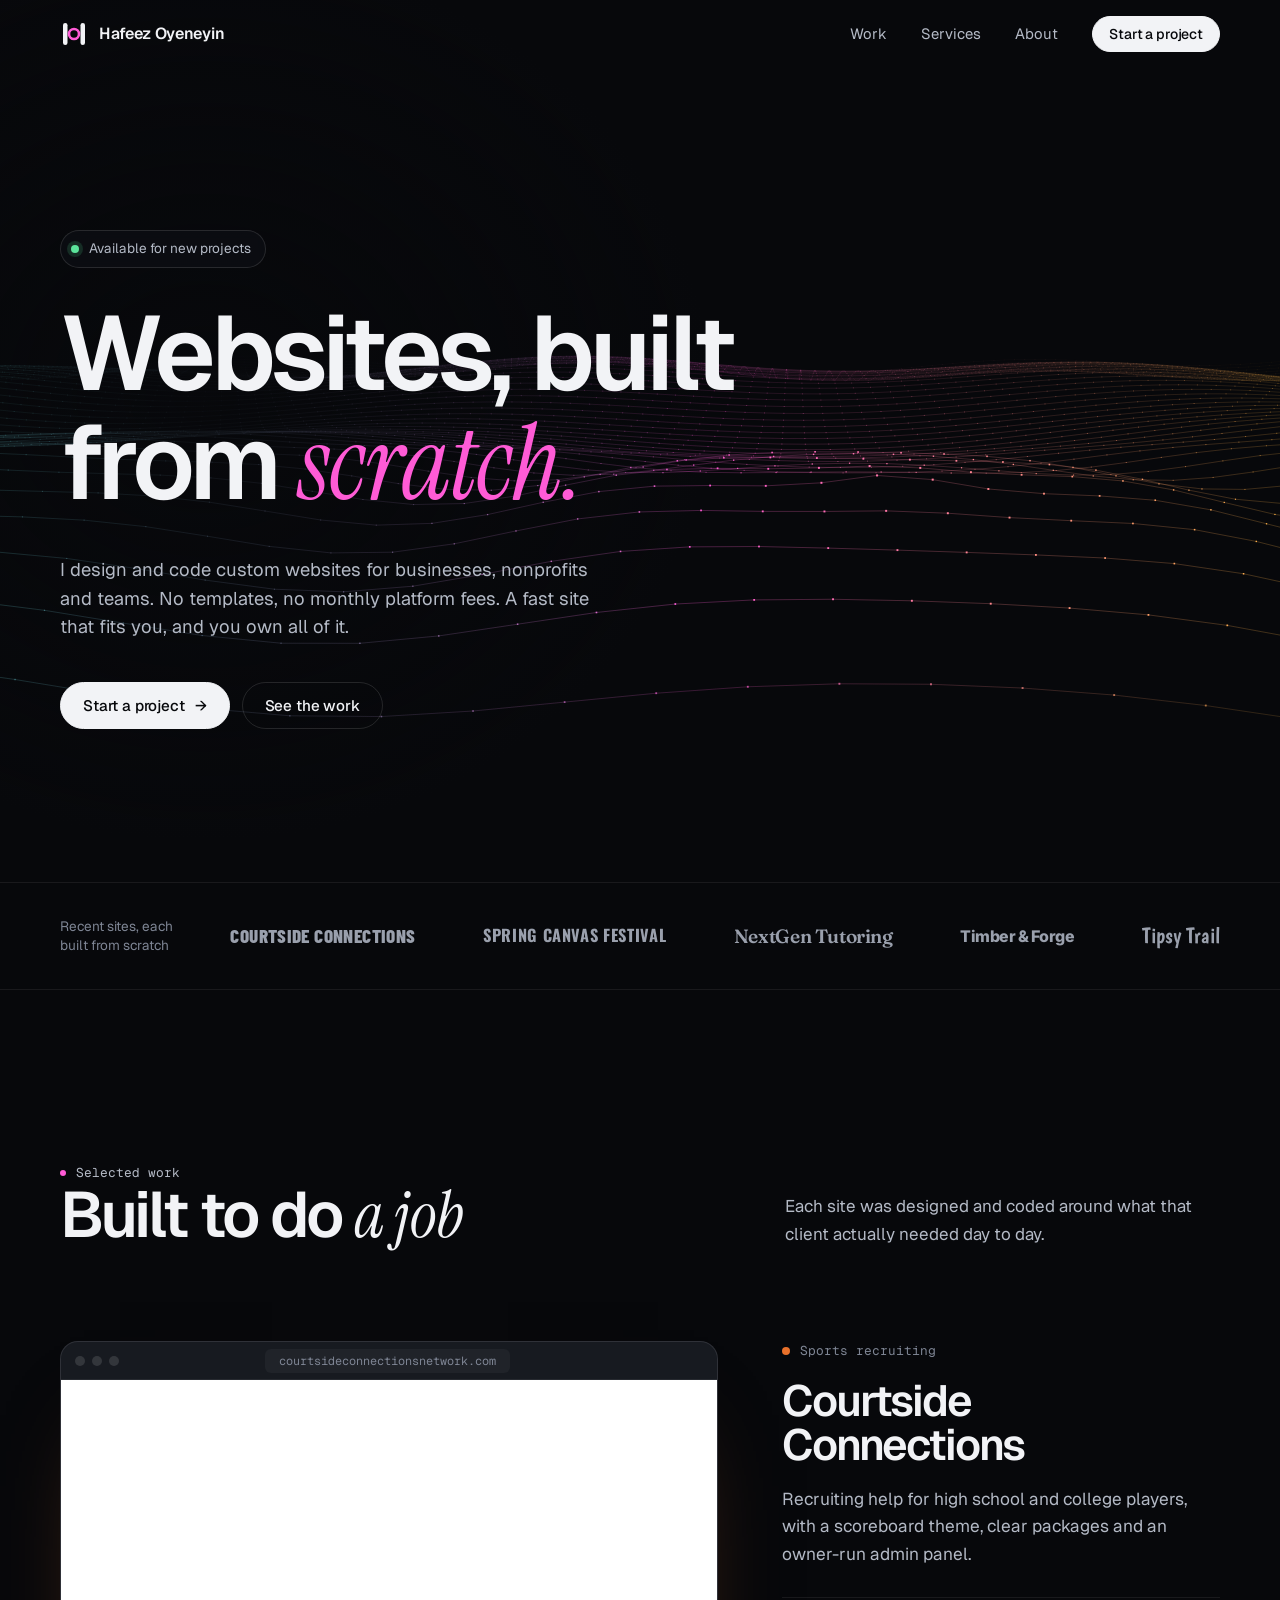
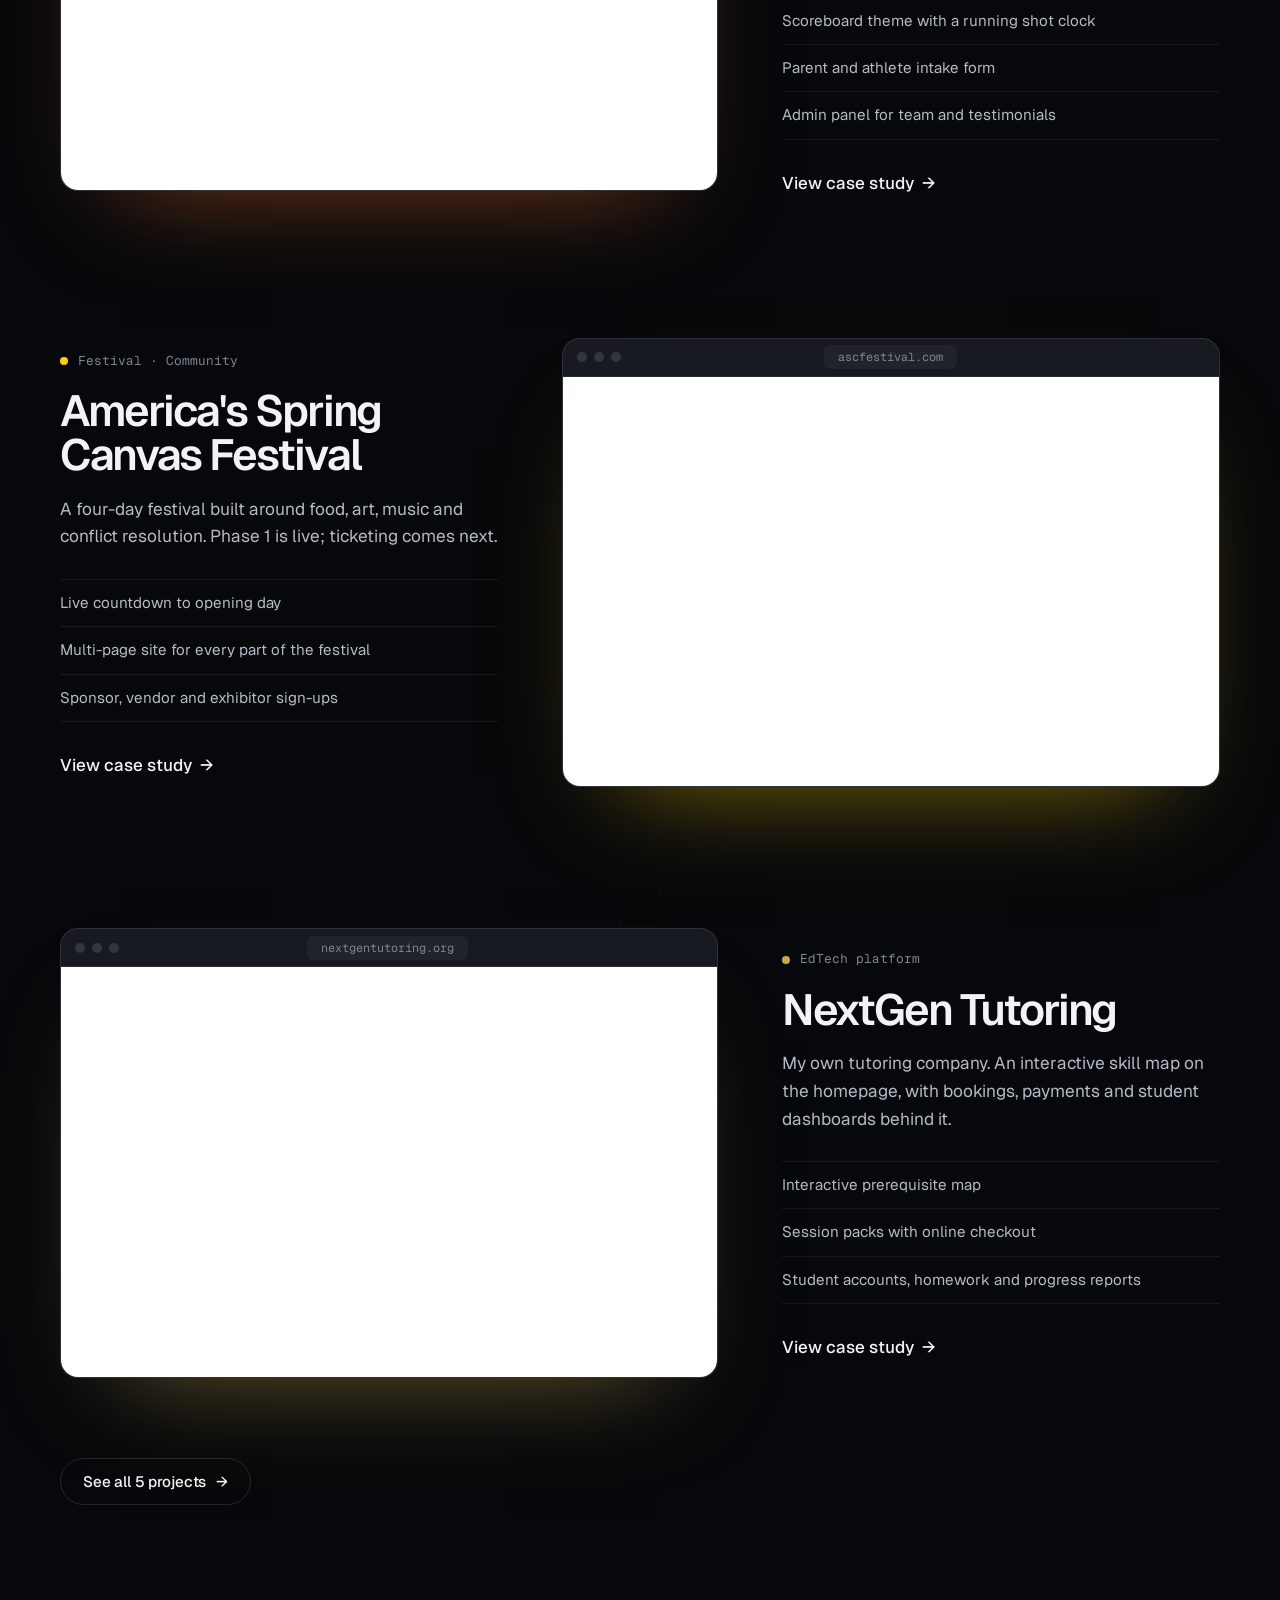
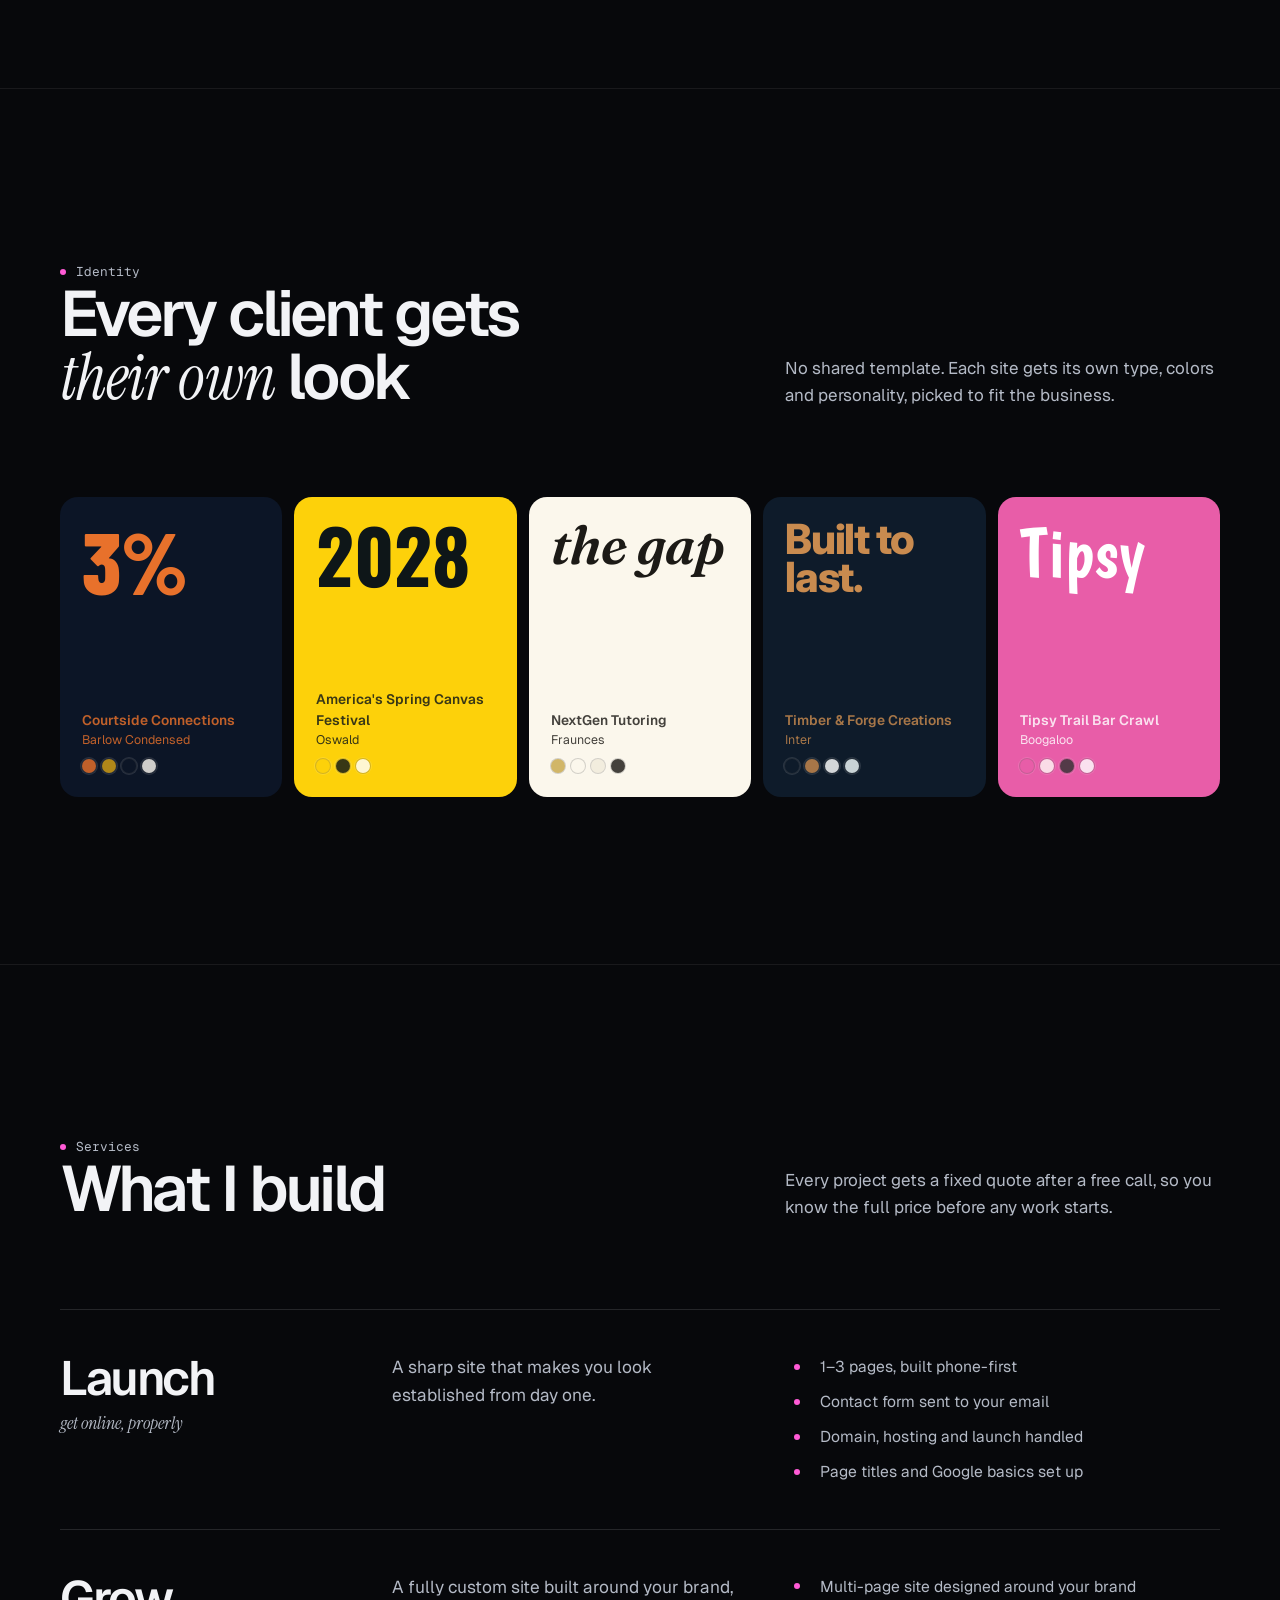
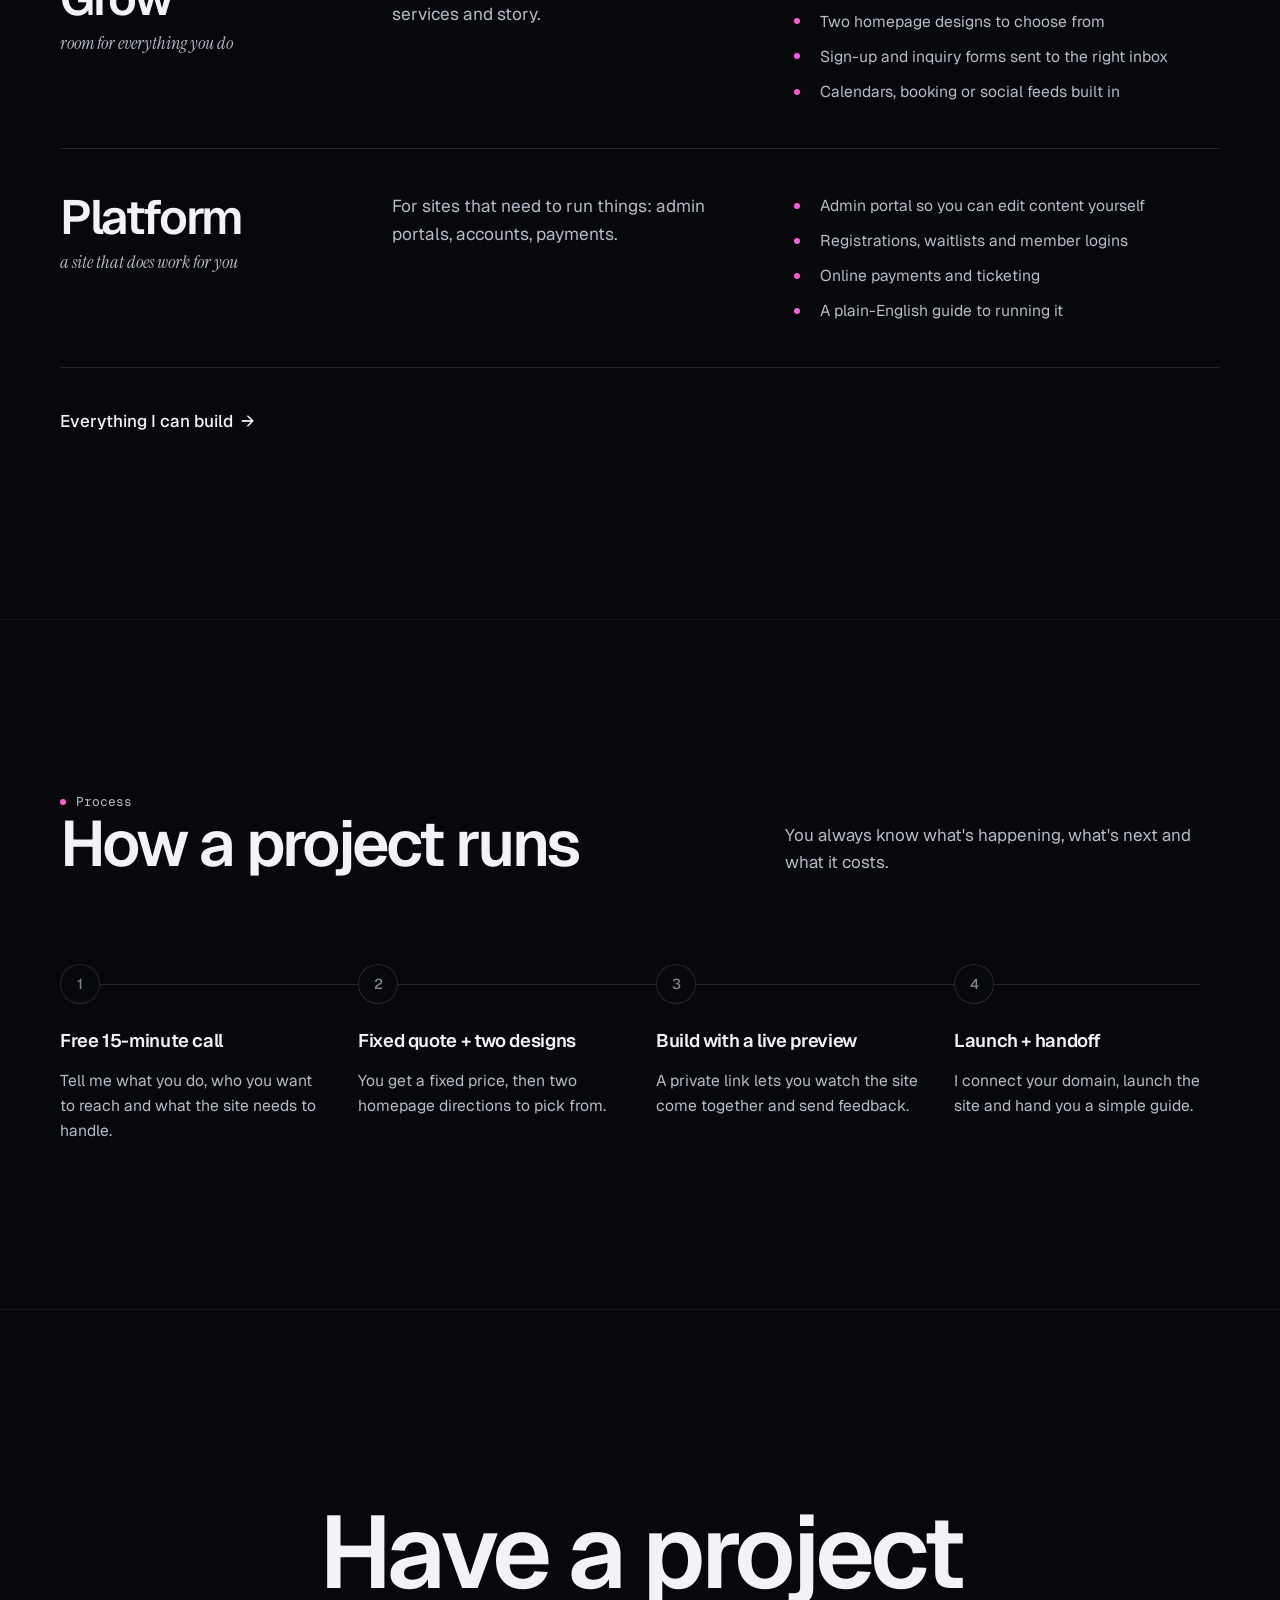
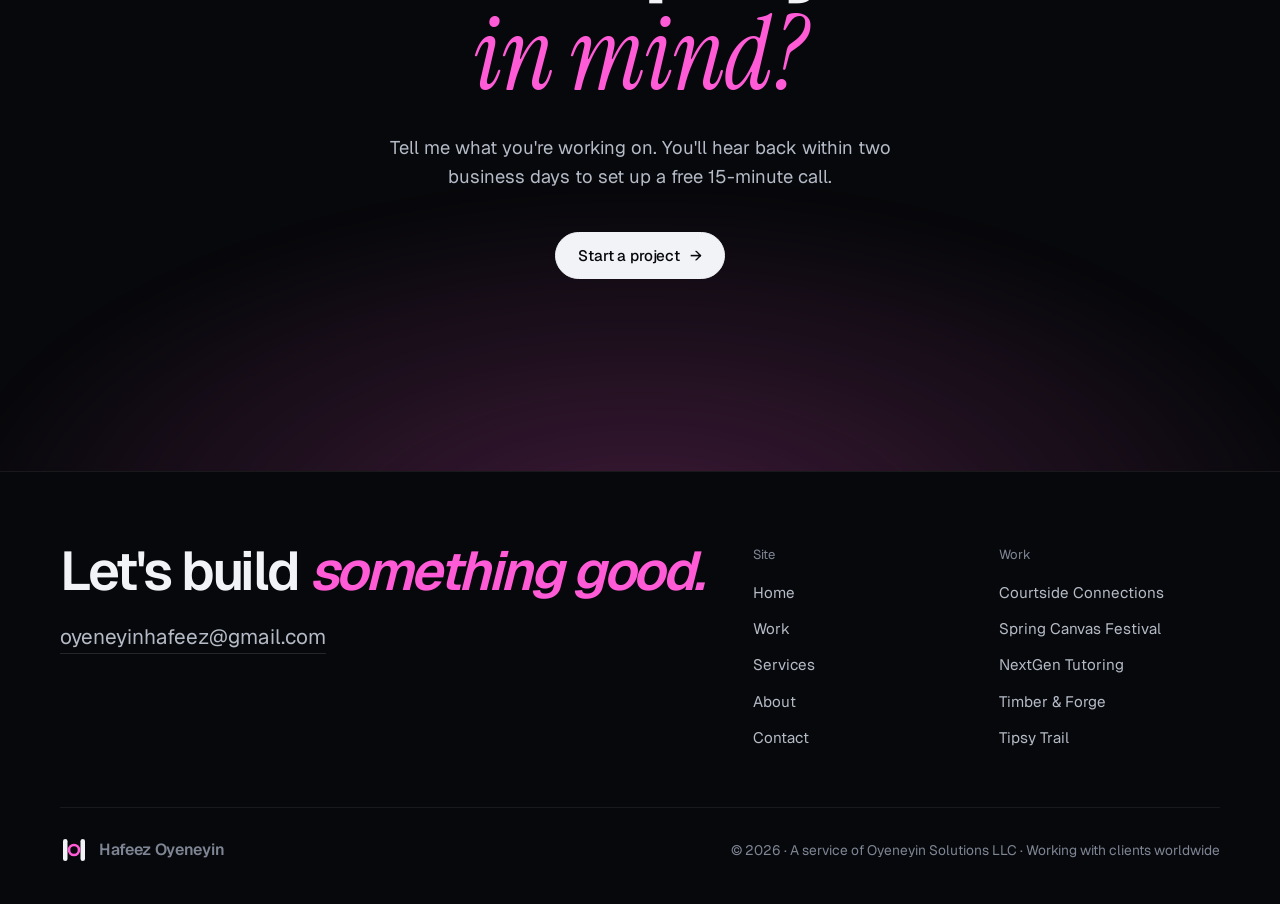
==== index.html @ c85441a4 "Launch portfolio site" ====
<!doctype html>
<html lang="en">
<head>
<meta charset="utf-8">
<meta name="viewport" content="width=device-width, initial-scale=1, viewport-fit=cover">
<title>Hafeez Oyeneyin | Custom-Coded Websites</title>
<meta name="claude:viewport-fit-sides" content="cover">
<meta name="description" content="Custom-coded websites for businesses, nonprofits and teams anywhere. No templates, no monthly platform fees.">
<meta name="theme-color" content="#07080B">
<link rel="canonical" href="https://hafeezoyeneyin.com/">
<meta property="og:title" content="Hafeez Oyeneyin | Custom-Coded Websites">
<meta property="og:description" content="Custom-coded websites for businesses, nonprofits and teams anywhere. No templates, no monthly platform fees.">
<meta property="og:type" content="website">
<meta property="og:url" content="https://hafeezoyeneyin.com/">
<link rel="icon" href="data:image/svg+xml,%3Csvg xmlns='http://www.w3.org/2000/svg' viewBox='0 0 28 28'%3E%3Crect width='28' height='28' rx='7' fill='%2307080B'/%3E%3Crect x='5' y='5' width='3.6' height='18' rx='1.8' fill='%23F2F3F6'/%3E%3Crect x='19.4' y='5' width='3.6' height='18' rx='1.8' fill='%23F2F3F6'/%3E%3Ccircle cx='14' cy='14' r='4' fill='none' stroke='%23FF5BD6' stroke-width='2.2'/%3E%3C/svg%3E">
<link rel="preconnect" href="https://fonts.googleapis.com">
<link rel="preconnect" href="https://fonts.gstatic.com" crossorigin>
<link rel="stylesheet" href="https://fonts.googleapis.com/css2?family=Geist:wght@300..700&family=Geist+Mono:wght@400;500&family=Instrument+Serif:ital@0;1&family=Barlow+Condensed:wght@700;800&family=Caveat:wght@600&family=Boogaloo&family=Nunito:wght@800&family=Inter:wght@700;800&family=Oswald:wght@600;700&family=Poppins:wght@600&family=Fraunces:ital,wght@0,600;1,600&family=Instrument+Sans:wght@400;700&display=swap">
<link rel="stylesheet" href="assets/site.css">
</head>
<body>
<a class="skip" href="#main">Skip to content</a>
<header class="site-header" id="header">
  <div class="wrap">
    <a class="wordmark" href="index.html" aria-label="Hafeez Oyeneyin, home"><svg class="mark" viewBox="0 0 28 28" aria-hidden="true"><rect class="bar" x="3" y="3" width="4.5" height="22" rx="2.25"/><rect class="bar" x="20.5" y="3" width="4.5" height="22" rx="2.25"/><circle class="o" cx="14" cy="14" r="5"/></svg><span>Hafeez Oyeneyin</span></a>
    <nav class="nav" aria-label="Main">
      <a href="work.html">Work</a>
      <a href="services.html">Services</a>
      <a href="about.html">About</a>
      <a class="btn btn-primary" href="contact.html">Start a project</a>
      <button class="menu-btn" id="menu-btn" type="button" aria-expanded="false" aria-controls="mobile-menu" aria-label="Open menu"><span></span><span></span></button>
    </nav>
  </div>
  <div class="mobile-menu" id="mobile-menu" hidden>
    <div class="wrap">
      <a href="index.html" aria-current="page">Home</a>
      <a href="work.html">Work</a>
      <a href="services.html">Services</a>
      <a href="about.html">About</a>
      <a href="contact.html">Contact</a>
    </div>
  </div>
</header>

<main id="main">
  <section class="hero" aria-labelledby="hero-title">
    <canvas id="field" aria-hidden="true"></canvas>
    <div class="wrap">
      <p class="status-pill"><i aria-hidden="true"></i>Available for new projects</p>
      <h1 id="hero-title" class="display">
        <span class="line"><span>Websites, built</span></span>
        <span class="line"><span>from <em>scratch.</em></span></span>
      </h1>
      <p class="lede">I design and code custom websites for businesses, nonprofits and teams. No templates, no monthly platform fees. A fast site that fits you, and you own all of it.</p>
      <div class="hero-actions">
        <a class="btn btn-primary" href="contact.html">Start a project <span class="arr" aria-hidden="true">→</span></a>
        <a class="btn" href="work.html">See the work</a>
      </div>
    </div>
  </section>

  <section class="clients" aria-label="Clients">
    <div class="wrap">
      <p>Recent sites, each built from scratch</p>
      <ul class="client-list"><li><a class="cl-courtside" href="work-courtside-connections.html">Courtside Connections</a></li><li><a class="cl-ascf" href="work-spring-canvas-festival.html">Spring Canvas Festival</a></li><li><a class="cl-nextgen" href="work-nextgen-tutoring.html">NextGen Tutoring</a></li><li><a class="cl-timber" href="work-timber-and-forge.html">Timber &amp; Forge</a></li><li><a class="cl-tipsy" href="work-tipsy-trail.html">Tipsy Trail</a></li></ul>
    </div>
  </section>

  <section class="section" aria-labelledby="work-title">
    <div class="wrap">
      <div class="section-head reveal">
        <div><p class="eyebrow">Selected work</p><h2 id="work-title" class="display">Built to do <em>a job</em></h2></div>
        <p>Each site was designed and coded around what that client actually needed day to day.</p>
      </div>
      <div class="feature-list">
        <article class="feature reveal" style="--acc:#E8712B">
  <a class="frame-link" href="work-courtside-connections.html" aria-label="Courtside Connections case study"><div class="frame" data-url="https://courtsideconnectionsnetwork.com/" data-name="Courtside Connections" data-live="1" style="--acc:#E8712B" data-lazy-desktop="1">
  <div class="chrome" aria-hidden="true"><i></i><i></i><i></i><em>courtsideconnectionsnetwork.com</em><b></b></div>
  <div class="frame-view"><div class="poster p-courtside" aria-hidden="true">
  <div class="board"><span>HOME<b>0</b></span><span class="clock">SHOT CLOCK<b data-shotclock>24.0</b></span><span>AWAY<b>0</b></span></div>
  <div class="big">3%</div>
  <div class="line">Make it to the next level</div>
  <div class="sub">built by players who lived it</div>
</div></div>
</div></a>
  <div class="feature-copy">
    <p class="kind">Sports recruiting</p>
    <h3><a href="work-courtside-connections.html">Courtside Connections</a></h3>
    <p>Recruiting help for high school and college players, with a scoreboard theme, clear packages and an owner-run admin panel.</p>
    <ul class="built"><li>Scoreboard theme with a running shot clock</li><li>Parent and athlete intake form</li><li>Admin panel for team and testimonials</li></ul>
    <a class="link-arrow" href="work-courtside-connections.html">View case study <span aria-hidden="true">→</span></a>
  </div>
</article><article class="feature reveal" style="--acc:#FDD10A">
  <a class="frame-link" href="work-spring-canvas-festival.html" aria-label="America&#x27;s Spring Canvas Festival case study"><div class="frame" data-url="https://ascfestival.com/" data-name="America&#x27;s Spring Canvas Festival" data-live="1" style="--acc:#FDD10A" data-lazy-desktop="1">
  <div class="chrome" aria-hidden="true"><i></i><i></i><i></i><em>ascfestival.com</em><b></b></div>
  <div class="frame-view"><div class="poster p-ascf" aria-hidden="true">
  <p class="kick">America's Spring Canvas Festival</p>
  <p class="lbl">The canvas opens in</p>
  <p class="count"><b data-countdown="2028-05-26T12:00:00-04:00">--</b><small>days</small></p>
  <div class="time"><span>1982</span><span>1987</span><span>1994</span><span class="now">2028</span></div>
</div></div>
</div></a>
  <div class="feature-copy">
    <p class="kind">Festival · Community</p>
    <h3><a href="work-spring-canvas-festival.html">America&#x27;s Spring Canvas Festival</a></h3>
    <p>A four-day festival built around food, art, music and conflict resolution. Phase 1 is live; ticketing comes next.</p>
    <ul class="built"><li>Live countdown to opening day</li><li>Multi-page site for every part of the festival</li><li>Sponsor, vendor and exhibitor sign-ups</li></ul>
    <a class="link-arrow" href="work-spring-canvas-festival.html">View case study <span aria-hidden="true">→</span></a>
  </div>
</article><article class="feature reveal" style="--acc:#C9A84C">
  <a class="frame-link" href="work-nextgen-tutoring.html" aria-label="NextGen Tutoring case study"><div class="frame" data-url="https://nextgentutoring.org/" data-name="NextGen Tutoring" data-live="1" style="--acc:#C9A84C" data-lazy-desktop="1">
  <div class="chrome" aria-hidden="true"><i></i><i></i><i></i><em>nextgentutoring.org</em><b></b></div>
  <div class="frame-view"><div class="poster p-nextgen" aria-hidden="true">
  <div><p class="kick">NEXTGEN TUTORING</p><p class="big">See exactly where the <em>gap</em> is.</p></div>
  <svg viewBox="0 0 200 170">
    <line class="e" x1="100" y1="22" x2="55" y2="70"/><line class="e" x1="100" y1="22" x2="145" y2="70"/>
    <line class="e" x1="55" y1="70" x2="30" y2="120"/><line class="e" x1="55" y1="70" x2="80" y2="120"/>
    <line class="e" x1="145" y1="70" x2="120" y2="120"/><line class="e" x1="145" y1="70" x2="170" y2="120"/>
    <line class="e" x1="30" y1="120" x2="55" y2="155"/><line class="e" x1="80" y1="120" x2="55" y2="155"/>
    <line class="e" x1="120" y1="120" x2="145" y2="155"/><line class="e" x1="170" y1="120" x2="145" y2="155"/>
    <circle class="n" cx="100" cy="22" r="10"/>
    <circle class="n pulse" cx="55" cy="70" r="10"/><circle class="n" cx="145" cy="70" r="10"/>
    <circle class="n solid" cx="30" cy="120" r="10"/><circle class="n pulse" cx="80" cy="120" r="10" style="animation-delay:.9s"/>
    <circle class="n solid" cx="120" cy="120" r="10"/><circle class="n solid" cx="170" cy="120" r="10"/>
    <circle class="n solid" cx="55" cy="155" r="10"/><circle class="n solid" cx="145" cy="155" r="10"/>
  </svg>
</div></div>
</div></a>
  <div class="feature-copy">
    <p class="kind">EdTech platform</p>
    <h3><a href="work-nextgen-tutoring.html">NextGen Tutoring</a></h3>
    <p>My own tutoring company. An interactive skill map on the homepage, with bookings, payments and student dashboards behind it.</p>
    <ul class="built"><li>Interactive prerequisite map</li><li>Session packs with online checkout</li><li>Student accounts, homework and progress reports</li></ul>
    <a class="link-arrow" href="work-nextgen-tutoring.html">View case study <span aria-hidden="true">→</span></a>
  </div>
</article>
      </div>
      <p style="margin-top:80px"><a class="btn" href="work.html">See all 5 projects <span class="arr" aria-hidden="true">→</span></a></p>
    </div>
  </section>

  <section class="section" aria-labelledby="look-title">
    <div class="wrap">
      <div class="section-head reveal">
        <div><p class="eyebrow">Identity</p><h2 id="look-title" class="display">Every client gets <em>their own</em> look</h2></div>
        <p>No shared template. Each site gets its own type, colors and personality, picked to fit the business.</p>
      </div>
      <div class="specimens reveal">
        <a class="spec" href="work-courtside-connections.html" style="--sbg:#0C1526;--sfg:#E8712B;--sfont:'Barlow Condensed', sans-serif;--ssize:5.5rem;--sweight:800;--scase:uppercase;--strack:0">
  <span class="sample">3%</span>
  <span class="meta"><b>Courtside Connections</b>Barlow Condensed<span class="sw"><i style="background:#E8712B"></i><i style="background:#D4A017"></i><i style="background:#0C1526"></i><i style="background:#FAF6EE"></i></span></span>
</a><a class="spec" href="work-spring-canvas-festival.html" style="--sbg:#FDD10A;--sfg:#0E1618;--sfont:'Oswald', sans-serif;--ssize:4.6rem;--sweight:700;--scase:uppercase;--strack:0">
  <span class="sample">2028</span>
  <span class="meta"><b>America&#x27;s Spring Canvas Festival</b>Oswald<span class="sw"><i style="background:#FDD10A"></i><i style="background:#0E1618"></i><i style="background:#FFFFFF"></i></span></span>
</a><a class="spec" href="work-nextgen-tutoring.html" style="--sbg:#FBF7EC;--sfg:#1C1A16;--sfont:'Fraunces', serif;--ssize:3.4rem;--sweight:600;--scase:none;--strack:0">
  <span class="sample"><em>the gap</em></span>
  <span class="meta"><b>NextGen Tutoring</b>Fraunces<span class="sw"><i style="background:#C9A84C"></i><i style="background:#FBF7EC"></i><i style="background:#F1EBDC"></i><i style="background:#1C1A16"></i></span></span>
</a><a class="spec" href="work-timber-and-forge.html" style="--sbg:#0E1B2A;--sfg:#C98B4F;--sfont:'Inter', sans-serif;--ssize:2.6rem;--sweight:800;--scase:none;--strack:-0.03em">
  <span class="sample">Built to last.</span>
  <span class="meta"><b>Timber &amp; Forge Creations</b>Inter<span class="sw"><i style="background:#0E1B2A"></i><i style="background:#C98B4F"></i><i style="background:#FFFFFF"></i><i style="background:#F2FCFC"></i></span></span>
</a><a class="spec" href="work-tipsy-trail.html" style="--sbg:#E85DA8;--sfg:#FFFFFF;--sfont:'Boogaloo', cursive;--ssize:4.4rem;--sweight:400;--scase:none;--strack:0">
  <span class="sample">Tipsy</span>
  <span class="meta"><b>Tipsy Trail Bar Crawl</b>Boogaloo<span class="sw"><i style="background:#E85DA8"></i><i style="background:#FFF9F5"></i><i style="background:#333333"></i><i style="background:#FFFFFF"></i></span></span>
</a>
      </div>
    </div>
  </section>

  <section class="section" aria-labelledby="services-title">
    <div class="wrap">
      <div class="section-head reveal">
        <div><p class="eyebrow">Services</p><h2 id="services-title" class="display">What I build</h2></div>
        <p>Every project gets a fixed quote after a free call, so you know the full price before any work starts.</p>
      </div>
      <div class="svc-list">
        <article class="svc reveal">
  <h3>Launch<small>get online, properly</small></h3>
  <p>A sharp site that makes you look established from day one.</p>
  <ul><li>1–3 pages, built phone-first</li><li>Contact form sent to your email</li><li>Domain, hosting and launch handled</li><li>Page titles and Google basics set up</li></ul>
</article>
<article class="svc reveal">
  <h3>Grow<small>room for everything you do</small></h3>
  <p>A fully custom site built around your brand, services and story.</p>
  <ul><li>Multi-page site designed around your brand</li><li>Two homepage designs to choose from</li><li>Sign-up and inquiry forms sent to the right inbox</li><li>Calendars, booking or social feeds built in</li></ul>
</article>
<article class="svc reveal">
  <h3>Platform<small>a site that does work for you</small></h3>
  <p>For sites that need to run things: admin portals, accounts, payments.</p>
  <ul><li>Admin portal so you can edit content yourself</li><li>Registrations, waitlists and member logins</li><li>Online payments and ticketing</li><li>A plain-English guide to running it</li></ul>
</article>
      </div>
      <p style="margin-top:40px"><a class="link-arrow" href="services.html">Everything I can build <span aria-hidden="true">→</span></a></p>
    </div>
  </section>

  <section class="section" aria-labelledby="process-title">
    <div class="wrap">
      <div class="section-head reveal">
        <div><p class="eyebrow">Process</p><h2 id="process-title" class="display">How a project runs</h2></div>
        <p>You always know what's happening, what's next and what it costs.</p>
      </div>
      <ol class="steps" id="steps">
  <li><h3>Free 15-minute call</h3><p>Tell me what you do, who you want to reach and what the site needs to handle.</p></li>
  <li><h3>Fixed quote + two designs</h3><p>You get a fixed price, then two homepage directions to pick from.</p></li>
  <li><h3>Build with a live preview</h3><p>A private link lets you watch the site come together and send feedback.</p></li>
  <li><h3>Launch + handoff</h3><p>I connect your domain, launch the site and hand you a simple guide.</p></li>
</ol>
    </div>
  </section>
<section class="cta" aria-labelledby="cta-title">
  <div class="wrap reveal">
    <h2 class="display" id="cta-title">Have a project <em>in mind?</em></h2>
    <p>Tell me what you're working on. You'll hear back within two business days to set up a free 15-minute call.</p>
    <a class="btn btn-primary" href="contact.html">Start a project <span class="arr" aria-hidden="true">→</span></a>
  </div>
</section>
</main>
<footer class="site-footer">
  <div class="wrap">
    <div class="foot-top">
      <div>
        <p class="say">Let's build <em>something good.</em></p>
        <a class="foot-mail" href="mailto:oyeneyinhafeez@gmail.com">oyeneyinhafeez@gmail.com</a>
      </div>
      <div class="foot-cols">
        <div><h4>Site</h4><ul><li><a href="index.html">Home</a></li><li><a href="work.html">Work</a></li><li><a href="services.html">Services</a></li><li><a href="about.html">About</a></li><li><a href="contact.html">Contact</a></li></ul></div>
        <div><h4>Work</h4><ul><li><a href="work-courtside-connections.html">Courtside Connections</a></li><li><a href="work-spring-canvas-festival.html">Spring Canvas Festival</a></li><li><a href="work-nextgen-tutoring.html">NextGen Tutoring</a></li><li><a href="work-timber-and-forge.html">Timber &amp; Forge</a></li><li><a href="work-tipsy-trail.html">Tipsy Trail</a></li></ul></div>
      </div>
    </div>
    <div class="foot-row">
      <a class="wordmark" href="index.html" aria-label="Home"><svg class="mark" viewBox="0 0 28 28" aria-hidden="true"><rect class="bar" x="3" y="3" width="4.5" height="22" rx="2.25"/><rect class="bar" x="20.5" y="3" width="4.5" height="22" rx="2.25"/><circle class="o" cx="14" cy="14" r="5"/></svg><span>Hafeez Oyeneyin</span></a>
      <p>© <span id="year">2026</span> · A service of Oyeneyin Solutions LLC · Working with clients worldwide</p>
    </div>
  </div>
</footer>
<script src="assets/site.js"></script>
</body>
</html>
---- assets/site.css ----
/* hafeezoyeneyin.com
   Layout: a quiet, dark studio. Large tightly-set grotesk headlines with one italic serif word,
   generous space, soft rounded panels. The portfolio stays neutral so each client's colors carry the color.
   One signature moment: the interactive field in the home hero. Dark-only by design. */
:root {
  --void: #07080B;
  --panel: #0D0F14;
  --panel-2: #12151C;
  --line: rgba(255, 255, 255, .07);
  --line-2: rgba(255, 255, 255, .12);
  --text: #F2F3F6;
  --text-2: #B4BAC6;
  --muted: #7E8594;
  --accent: #FF5BD6;          /* the studio's one accent */
  --font-display: "Geist", "Segoe UI", system-ui, -apple-system, sans-serif;
  --font-serif: "Instrument Serif", "Iowan Old Style", Georgia, serif;
  --font-body: "Geist", "Segoe UI", system-ui, -apple-system, sans-serif;
  --font-mono: "Geist Mono", ui-monospace, "SFMono-Regular", Consolas, monospace;
  --step-0: 1.0625rem;
  --step-1: clamp(1.15rem, 1.4vw, 1.3rem);
  --step-2: clamp(1.5rem, 2.4vw, 2rem);
  --step-3: clamp(2.2rem, 5vw, 4rem);
  --step-4: clamp(2.8rem, 8.2vw, 7.4rem);
  --wrap: 1240px;
  --ease: cubic-bezier(.2, .8, .2, 1);
  --r: 10px;
  --r-lg: 18px;
  color-scheme: dark;
}

*, *::before, *::after { box-sizing: border-box; }
html { scroll-behavior: smooth; -webkit-text-size-adjust: 100%; background: var(--void); }
body {
  margin: 0; background: var(--void); color: var(--text);
  font-family: var(--font-body); font-size: var(--step-0); line-height: 1.6;
  -webkit-font-smoothing: antialiased; overflow-x: hidden; font-feature-settings: "ss01";
}
body::before { content: ""; position: fixed; inset: 0 0 auto; height: env(safe-area-inset-top, 0px); z-index: 60; background: var(--void); }
img, video { max-width: 100%; }
a { color: inherit; }
:focus-visible { outline: 2px solid var(--accent); outline-offset: 3px; border-radius: 4px; }
::selection { background: var(--accent); color: var(--void); }
.skip { position: absolute; left: 12px; top: -60px; z-index: 100; background: var(--text); color: var(--void); padding: 10px 14px; border-radius: var(--r); font-weight: 600; text-decoration: none; }
.skip:focus { top: calc(12px + env(safe-area-inset-top, 0px)); }

.wrap {
  max-width: var(--wrap); margin-inline: auto;
  padding-left: max(20px, env(safe-area-inset-left, 0px));
  padding-right: max(20px, env(safe-area-inset-right, 0px));
}
@media (min-width: 720px) {
  .wrap { padding-left: max(40px, env(safe-area-inset-left, 0px)); padding-right: max(40px, env(safe-area-inset-right, 0px)); }
}
.display { font-family: var(--font-display); font-weight: 600; letter-spacing: -0.045em; line-height: .98; text-wrap: balance; margin: 0; }
.display em, .serif { font-family: var(--font-serif); font-style: italic; font-weight: 400; letter-spacing: -0.01em; }
.eyebrow { font-family: var(--font-mono); font-size: .8rem; margin: 0 0 22px; color: var(--muted); display: inline-flex; align-items: center; gap: 10px; }
.eyebrow::before { content: ""; width: 6px; height: 6px; border-radius: 50%; background: var(--acc, var(--accent)); }

/* ---------- Header ---------- */
.site-header {
  position: fixed; top: env(safe-area-inset-top, 0px); left: 0; right: 0; z-index: 50;
  border-bottom: 1px solid transparent; transition: background .3s ease, border-color .3s ease;
}
.site-header.scrolled, .site-header.nav-open, .site-header.solid { background: rgba(7, 8, 11, .82); backdrop-filter: saturate(140%) blur(14px); -webkit-backdrop-filter: saturate(140%) blur(14px); border-color: var(--line); }
.site-header > .wrap { display: flex; align-items: center; justify-content: space-between; gap: 16px; padding-block: 16px; }
.wordmark { display: inline-flex; align-items: center; gap: 11px; text-decoration: none; font-weight: 600; font-size: 1rem; letter-spacing: -0.02em; white-space: nowrap; }
.mark { width: 28px; height: 28px; flex: none; }
.mark .bar { fill: var(--text); }
.mark .o { fill: none; stroke: var(--accent); stroke-width: 2.6; }
.nav { display: flex; align-items: center; gap: 34px; }
.nav a:not(.btn) { text-decoration: none; font-size: .93rem; color: var(--text-2); transition: color .2s; position: relative; }
.nav a:not(.btn):hover, .nav a[aria-current="page"] { color: var(--text); }
.nav a[aria-current="page"]::after { content: ""; position: absolute; left: 0; right: 0; bottom: -6px; height: 1px; background: var(--accent); }
.menu-btn { display: none; width: 44px; height: 44px; border-radius: 50%; border: 1px solid var(--line-2); background: var(--panel); cursor: pointer; padding: 0; position: relative; }
.menu-btn span { position: absolute; left: 13px; right: 13px; height: 1.5px; background: var(--text); transition: transform .3s var(--ease), top .3s var(--ease); }
.menu-btn span:first-child { top: 17px; }
.menu-btn span:last-child { top: 25px; }
.nav-open .menu-btn span:first-child { top: 21px; transform: rotate(45deg); }
.nav-open .menu-btn span:last-child { top: 21px; transform: rotate(-45deg); }
.mobile-menu { border-top: 1px solid var(--line); }
.mobile-menu .wrap { display: grid; grid-template-columns: minmax(0, 1fr); padding-block: 8px 24px; }
.mobile-menu a:not(.btn) { display: flex; justify-content: space-between; align-items: baseline; text-decoration: none; font-weight: 600; letter-spacing: -0.03em; font-size: 1.75rem; padding: 14px 0; border-bottom: 1px solid var(--line); }
.mobile-menu a:not(.btn)::after { content: "→"; font-size: 1rem; color: var(--muted); }
.mobile-menu a[aria-current="page"]::after { color: var(--accent); }
.mobile-menu .btn { justify-content: center; margin-top: 20px; }
@media (max-width: 820px) { .nav a:not(.btn) { display: none; } .menu-btn { display: block; } .nav { gap: 10px; } }
@media (max-width: 520px) { .nav .btn { display: none; } }
@media (min-width: 821px) { .mobile-menu { display: none !important; } }

/* ---------- Buttons ---------- */
.btn {
  display: inline-flex; align-items: center; gap: 10px; white-space: nowrap;
  font: 500 .95rem/1 var(--font-body); letter-spacing: -0.01em;
  padding: 15px 22px; border-radius: 999px; text-decoration: none; cursor: pointer;
  border: 1px solid var(--line-2); color: var(--text); background: transparent;
  transition: background .25s, color .25s, border-color .25s, transform .25s var(--ease);
}
.btn:hover { border-color: rgba(255,255,255,.35); background: rgba(255,255,255,.04); }
.btn-primary { background: var(--text); color: var(--void); border-color: var(--text); }
.btn-primary:hover { background: #fff; border-color: #fff; color: var(--void); transform: translateY(-1px); }
.btn:active { transform: translateY(0); }
.btn .arr { transition: transform .3s var(--ease); }
.btn:hover .arr { transform: translateX(3px); }
.site-header .btn { padding: 10px 16px; font-size: .88rem; }
.link-arrow { display: inline-flex; align-items: center; gap: 8px; text-decoration: none; font-weight: 500; color: var(--text); transition: color .2s, gap .3s var(--ease); }
.link-arrow:hover { color: var(--acc, var(--accent)); gap: 12px; }

/* ---------- Home hero ---------- */
.hero { position: relative; overflow: hidden; border-bottom: 1px solid var(--line); }
#field { position: absolute; inset: 0; width: 100%; height: 100%; display: block; }
.hero::before {
  content: ""; position: absolute; inset: 0; z-index: 1; pointer-events: none;
  background:
    radial-gradient(ellipse 55% 70% at 16% 45%, rgba(7,8,11,.92), transparent 72%),
    linear-gradient(to bottom, rgba(7,8,11,.75), transparent 30%, transparent 70%, var(--void));
}
.hero .wrap { position: relative; z-index: 2; padding-block: clamp(150px, 19vw, 230px) clamp(90px, 12vw, 160px); }
.status-pill { display: inline-flex; align-items: center; gap: 10px; padding: 7px 14px 7px 10px; border-radius: 999px; border: 1px solid var(--line-2); background: rgba(13,15,20,.7); font-size: .85rem; color: var(--text-2); margin: 0 0 34px; backdrop-filter: blur(6px); -webkit-backdrop-filter: blur(6px); }
.status-pill i { width: 8px; height: 8px; border-radius: 50%; background: #5BE49B; box-shadow: 0 0 0 4px rgba(91,228,155,.15); }
.hero h1 { font-size: var(--step-4); max-width: 11ch; }
.hero h1 em { color: var(--accent); }
.hero h1 .line { display: block; overflow: hidden; padding-bottom: .06em; }
.hero h1 .line > span { display: inline-block; animation: rise 1s var(--ease) both; }
.hero h1 .line:nth-child(2) > span { animation-delay: .1s; }
@keyframes rise { from { transform: translateY(105%); } to { transform: none; } }
.hero .lede { font-size: var(--step-1); line-height: 1.55; color: var(--text-2); max-width: 30em; margin: 34px 0 40px; animation: fade 1s ease both .35s; }
.hero-actions { display: flex; flex-wrap: wrap; gap: 12px; animation: fade 1s ease both .5s; }
@keyframes fade { from { opacity: 0; transform: translateY(10px); } to { opacity: 1; transform: none; } }

/* ---------- Client strip ---------- */
.clients { border-bottom: 1px solid var(--line); }
.clients .wrap { display: grid; grid-template-columns: auto minmax(0, 1fr); align-items: center; gap: 20px 48px; padding-block: 34px; }
.clients p { margin: 0; font-size: .85rem; color: var(--muted); max-width: 9em; line-height: 1.4; }
.client-list { display: flex; flex-wrap: wrap; align-items: center; justify-content: space-between; gap: 16px 30px; margin: 0; padding: 0; list-style: none; }
.client-list a { text-decoration: none; color: #9AA0AD; transition: color .3s; white-space: nowrap; }
.client-list a:hover { color: var(--text); }
.cl-courtside { font-family: "Barlow Condensed", sans-serif; font-weight: 800; font-size: 1.2rem; text-transform: uppercase; letter-spacing: .02em; }
.cl-ascf { font-family: "Oswald", sans-serif; font-weight: 700; font-size: 1.02rem; text-transform: uppercase; letter-spacing: .04em; }
.cl-nextgen { font-family: "Fraunces", serif; font-weight: 600; font-size: 1.2rem; letter-spacing: -0.02em; }
.cl-timber { font-family: "Inter", sans-serif; font-weight: 800; font-size: 1rem; letter-spacing: -0.03em; }
.cl-tipsy { font-family: "Boogaloo", cursive; font-size: 1.35rem; }
@media (max-width: 860px) { .clients .wrap { grid-template-columns: minmax(0, 1fr); } .client-list { justify-content: flex-start; } }

/* ---------- Page hero (inner pages) ---------- */
.page-hero { border-bottom: 1px solid var(--line); }
.page-hero .wrap { padding-block: clamp(150px, 17vw, 210px) clamp(64px, 8vw, 104px); }
.page-hero h1 { font-size: var(--step-4); max-width: 12ch; }
.page-hero .intro { font-size: var(--step-1); color: var(--text-2); max-width: 32em; margin: 30px 0 0; line-height: 1.55; }

/* ---------- Sections ---------- */
section { scroll-margin-top: 80px; }
.section { padding-block: clamp(96px, 13vw, 168px); border-bottom: 1px solid var(--line); }
.section-head { display: grid; grid-template-columns: minmax(0, 1.2fr) minmax(0, .8fr); gap: 20px 72px; align-items: end; margin-bottom: clamp(48px, 7vw, 88px); }
.section-head h2 { font-size: var(--step-3); }
.section-head p { margin: 0; color: var(--text-2); max-width: 28em; }
@media (max-width: 820px) { .section-head { grid-template-columns: minmax(0, 1fr); } }
.js .reveal { opacity: 0; transform: translateY(20px); transition: opacity 1s var(--ease), transform 1s var(--ease); }
.js .reveal.in { opacity: 1; transform: none; }

/* ---------- Browser frame + live preview ---------- */
.frame { --acc: var(--accent); position: relative; background: var(--panel-2); border: 1px solid var(--line-2); border-radius: var(--r-lg); overflow: hidden; box-shadow: 0 1px 0 rgba(255,255,255,.06) inset; }
.chrome { display: flex; align-items: center; gap: 7px; height: 38px; padding-inline: 14px; border-bottom: 1px solid var(--line); background: rgba(255,255,255,.02); }
.chrome i { width: 10px; height: 10px; border-radius: 50%; background: rgba(255,255,255,.12); flex: none; }
.chrome em { margin-inline: auto; font: 400 .74rem/1 var(--font-mono); color: var(--muted); font-style: normal; min-width: 0; max-width: 60%; padding: 6px 14px; border-radius: 6px; background: rgba(255,255,255,.04); overflow: hidden; text-overflow: ellipsis; white-space: nowrap; }
.chrome b { width: 46px; flex: none; }
.frame-view { position: relative; aspect-ratio: 16 / 10; max-width: 100%; overflow: hidden; container-type: inline-size; background: var(--panel-2); }
.frame-view iframe { position: absolute; left: 0; top: 0; border: 0; transform-origin: 0 0; opacity: 0; transition: opacity .6s ease; background: #fff; z-index: 3; }
.frame-view video.media { position: absolute; inset: 0; width: 100%; height: 100%; object-fit: cover; object-position: top center; z-index: 2; }
.frame.loaded .frame-view iframe { opacity: 1; }
.frame.loaded .poster { opacity: 0; }
.frame-view .loading { position: absolute; right: 12px; bottom: 12px; z-index: 4; font: 400 .7rem/1 var(--font-mono); color: var(--text-2); background: rgba(7,8,11,.75); padding: 7px 10px; border-radius: 999px; opacity: 0; transition: opacity .3s; }
.frame.loading .frame-view .loading { opacity: 1; }
.frame:not(.interactive) .frame-view iframe { pointer-events: none; }
.frame.is-phone { max-width: 400px; margin-inline: auto; border-radius: 34px; }
.frame.is-phone .frame-view { aspect-ratio: 390 / 760; }
.frame.is-phone .chrome i, .frame.is-phone .chrome b { display: none; }

/* ---------- Posters (client-branded fallbacks, sized with container units) ---------- */
.poster { position: absolute; inset: 0; z-index: 1; transition: opacity .6s ease; overflow: hidden; display: flex; flex-direction: column; justify-content: center; padding: 6cqw 7cqw; }
.poster p { margin: 0; }

.p-courtside { background: radial-gradient(80% 70% at 50% 0%, #1B2A4A, #0C1526 70%); color: #FAF6EE; font-family: "Barlow Condensed", "Arial Narrow", sans-serif; text-transform: uppercase; align-items: center; text-align: center; gap: 1.5cqw; }
.p-courtside .board { display: flex; align-items: stretch; gap: 3cqw; font-weight: 700; letter-spacing: .06em; font-size: 2.4cqw; color: #D4A017; }
.p-courtside .board span { display: grid; place-items: center; padding: 1cqw 2.4cqw; border: .25cqw solid #1B2A4A; background: #08101E; }
.p-courtside .board b { color: #E8712B; font-size: 5cqw; line-height: 1; font-variant-numeric: tabular-nums; }
.p-courtside .board .clock b { color: #FF5A3C; text-shadow: 0 0 2cqw rgba(255, 90, 60, .6); }
.p-courtside .big { font-weight: 800; font-size: 26cqw; line-height: .82; color: #E8712B; letter-spacing: -.01em; }
.p-courtside .line { font-weight: 800; font-size: 5.2cqw; letter-spacing: .02em; line-height: 1; }
.p-courtside .sub { font-family: "Caveat", cursive; text-transform: none; font-size: 3.4cqw; color: #D4A017; }

.p-tipsy { background: radial-gradient(70% 90% at 85% 10%, #FF8CCB, #E85DA8 60%); color: #fff; font-family: "Boogaloo", "Comic Sans MS", cursive; gap: 1.6cqw; }
.p-tipsy .tag { font-family: "Nunito", sans-serif; font-weight: 800; font-size: 2.2cqw; letter-spacing: .14em; opacity: .9; }
.p-tipsy .big { font-size: 17cqw; line-height: .86; text-shadow: .8cqw .8cqw 0 rgba(120, 20, 80, .35); }
.p-tipsy .cal { display: grid; grid-template-columns: repeat(7, 4.6cqw); gap: .8cqw; margin-top: 1cqw; font-family: "Nunito", sans-serif; font-weight: 800; font-size: 1.8cqw; }
.p-tipsy .cal span { aspect-ratio: 1; display: grid; place-items: center; border-radius: 50%; background: rgba(255,255,255,.18); }
.p-tipsy .cal .on { background: #fff; color: #E85DA8; }
.p-tipsy .cal .hd { background: none; opacity: .85; }
.p-tipsy .price { font-family: "Nunito", sans-serif; font-weight: 800; font-size: 2.6cqw; }

.p-timber { background-color: #0E1B2A; color: #fff; font-family: "Inter", system-ui, sans-serif; gap: 2cqw; isolation: isolate; }
.p-timber .grain { position: absolute; inset: -20%; z-index: -1; opacity: .5;
  background:
    repeating-radial-gradient(ellipse 120% 40% at 70% 120%, rgba(201,139,79,0) 0 1.6cqw, rgba(201,139,79,.35) 1.7cqw 1.9cqw, rgba(201,139,79,0) 2cqw 3.4cqw),
    linear-gradient(120deg, #3A2414, #1A120C 60%);
  mask-image: linear-gradient(90deg, transparent 35%, #000 75%); -webkit-mask-image: linear-gradient(90deg, transparent 35%, #000 75%);
}
.p-timber .kick { font-weight: 700; font-size: 2cqw; letter-spacing: .18em; color: #C98B4F; }
.p-timber .big { font-weight: 800; font-size: 7cqw; line-height: 1.02; letter-spacing: -.02em; max-width: 13ch; }
.p-timber .note { font-size: 2.2cqw; color: rgba(255,255,255,.75); }
.p-timber .btnish { align-self: flex-start; background: #C98B4F; color: #0E1B2A; font-weight: 700; font-size: 2.1cqw; padding: 1.2cqw 2.2cqw; border-radius: .6cqw; }

.p-ascf { background: #FDD10A; color: #0E1618; font-family: "Oswald", "Arial Narrow", sans-serif; text-transform: uppercase; gap: 1.4cqw; }
.p-ascf .kick { font-weight: 600; font-size: 2.2cqw; letter-spacing: .12em; }
.p-ascf .lbl { font-family: "Poppins", sans-serif; font-weight: 600; font-size: 2cqw; letter-spacing: .16em; }
.p-ascf .count { font-weight: 700; font-size: 20cqw; line-height: .85; letter-spacing: -.01em; font-variant-numeric: tabular-nums; }
.p-ascf .count small { font-size: 5cqw; letter-spacing: .04em; margin-left: 1.5cqw; }
.p-ascf .time { display: flex; gap: 1cqw; flex-wrap: wrap; margin-top: 1cqw; }
.p-ascf .time span { font-weight: 600; font-size: 2.4cqw; padding: .6cqw 1.6cqw; border: .25cqw solid #0E1618; }
.p-ascf .time .now { background: #0E1618; color: #FDD10A; }

.p-nextgen { background: #FBF7EC; color: #1C1A16; font-family: "Instrument Sans", system-ui, sans-serif; display: grid; grid-template-columns: minmax(0, 1fr) minmax(0, 1fr); align-items: center; gap: 3cqw; }
.p-nextgen .kick { margin: 0 0 1.4cqw; font-weight: 700; font-size: 1.9cqw; letter-spacing: .14em; color: #9C7F2E; }
.p-nextgen .big { font-family: "Fraunces", Georgia, serif; font-weight: 600; font-size: 6.6cqw; line-height: 1.02; letter-spacing: -.02em; }
.p-nextgen .big em { font-style: italic; color: #B08D35; }
.p-nextgen svg { width: 100%; height: auto; }
.p-nextgen .e { stroke: #D9CBA0; stroke-width: 2; }
.p-nextgen .n { fill: #F1EBDC; stroke: #C9A84C; stroke-width: 2; }
.p-nextgen .n.solid { fill: #C9A84C; }
.p-nextgen .n.pulse { animation: ngpulse 2.8s ease-in-out infinite; }
@keyframes ngpulse { 0%, 100% { fill: #F1EBDC; } 30% { fill: #E4C25E; } 60% { fill: #F1EBDC; } }

/* ---------- Featured work (home) ---------- */
.feature-list { display: grid; gap: clamp(80px, 11vw, 150px); }
.feature { display: grid; grid-template-columns: minmax(0, 1.5fr) minmax(0, 1fr); gap: 32px 64px; align-items: center; }
.feature:nth-child(even) { grid-template-columns: minmax(0, 1fr) minmax(0, 1.5fr); }
.feature:nth-child(even) .frame-link { order: 2; }
.feature a.frame-link { display: block; text-decoration: none; }
.feature .frame { transition: transform .6s var(--ease), box-shadow .6s var(--ease); box-shadow: 0 50px 100px -60px color-mix(in srgb, var(--acc) 55%, transparent); }
.feature a.frame-link:hover .frame { transform: translateY(-6px); }
.feature-copy { min-width: 0; }
.kind { font-family: var(--font-mono); font-size: .8rem; color: var(--muted); margin: 0 0 18px; display: inline-flex; align-items: center; gap: 10px; }
.kind::before { content: ""; width: 8px; height: 8px; border-radius: 50%; background: var(--acc); }
.feature h3 { font-weight: 600; font-size: clamp(1.9rem, 3.4vw, 2.9rem); letter-spacing: -0.045em; line-height: 1.02; margin: 0 0 18px; }
.feature h3 a { text-decoration: none; }
.feature-copy > p:not(.kind) { margin: 0 0 28px; color: var(--text-2); font-size: 1.08rem; max-width: 28em; }
.built { margin: 0 0 30px; padding: 0; list-style: none; display: grid; gap: 0; border-top: 1px solid var(--line); }
.built li { padding: 11px 0; border-bottom: 1px solid var(--line); font-size: .95rem; color: var(--text-2); }
@media (max-width: 900px) { .feature, .feature:nth-child(even) { grid-template-columns: minmax(0, 1fr); } .feature:nth-child(even) .frame-link { order: 0; } }

/* ---------- Specimen strip ---------- */
.specimens { display: grid; grid-template-columns: repeat(5, minmax(0, 1fr)); gap: 12px; }
.spec { position: relative; display: flex; flex-direction: column; justify-content: space-between; gap: 22px; min-height: 300px; padding: 24px 22px; text-decoration: none; background: var(--sbg); color: var(--sfg); border-radius: var(--r-lg); transition: transform .5s var(--ease); min-width: 0; overflow: hidden; }
.spec .sample { font-family: var(--sfont); font-weight: var(--sweight, 700); font-size: var(--ssize, 3rem); line-height: .9; letter-spacing: var(--strack, 0); text-transform: var(--scase, none); overflow-wrap: anywhere; }
.spec .meta { font-size: .78rem; line-height: 1.5; opacity: .82; }
.spec .meta b { display: block; font-weight: 600; font-size: .86rem; opacity: 1; }
.spec .sw { display: flex; gap: 6px; margin-top: 10px; }
.spec .sw i { width: 14px; height: 14px; border-radius: 50%; box-shadow: 0 0 0 1px rgba(0,0,0,.2), 0 0 0 2px rgba(255,255,255,.15); }
.spec::after { content: "↗"; position: absolute; top: 18px; right: 20px; opacity: 0; transform: translate(-4px, 4px); transition: opacity .3s, transform .3s var(--ease); }
.spec:hover::after { opacity: 1; transform: none; }
.spec:hover { transform: translateY(-6px); }
@media (max-width: 1000px) { .specimens { grid-template-columns: repeat(2, minmax(0, 1fr)); } .spec { min-height: 220px; } .spec:last-child { grid-column: 1 / -1; } }
@media (max-width: 520px) { .specimens { grid-template-columns: minmax(0, 1fr); } .spec { min-height: 0; } }

/* ---------- Quotes ---------- */
.quotes { display: grid; grid-template-columns: repeat(auto-fit, minmax(300px, 1fr)); gap: 16px; }
.quote { margin: 0; padding: 34px 32px; background: var(--panel); border: 1px solid var(--line); border-radius: var(--r-lg); display: grid; gap: 26px; align-content: space-between; }
.quote blockquote { margin: 0; font-family: var(--font-serif); font-size: 1.6rem; line-height: 1.3; letter-spacing: -0.01em; }
.quote figcaption { font-size: .9rem; color: var(--text-2); display: flex; gap: 12px; align-items: center; }
.quote figcaption::before { content: ""; width: 10px; height: 10px; border-radius: 50%; background: var(--acc); }
.quote figcaption span { color: var(--muted); }
.big-quote { margin: 0; display: grid; gap: 30px; max-width: 30em; }
.big-quote blockquote { margin: 0; font-family: var(--font-serif); font-size: clamp(1.8rem, 3.6vw, 2.8rem); line-height: 1.2; letter-spacing: -0.015em; }
.big-quote figcaption { color: var(--text-2); }

/* ---------- Work grid ---------- */
.filters { display: flex; flex-wrap: wrap; gap: 8px; margin: 0 0 40px; }
.filters button { font: 500 .88rem/1 var(--font-body); padding: 11px 16px; border-radius: 999px; border: 1px solid var(--line-2); background: transparent; color: var(--text-2); cursor: pointer; transition: all .2s; }
.filters button:hover { color: var(--text); border-color: rgba(255,255,255,.3); }
.filters button[aria-pressed="true"] { background: var(--text); color: var(--void); border-color: var(--text); }
.filters button span { opacity: .55; margin-left: 6px; font-variant-numeric: tabular-nums; }
.cards { display: grid; grid-template-columns: repeat(2, minmax(0, 1fr)); gap: 56px 28px; }
.card { display: flex; flex-direction: column; gap: 22px; text-decoration: none; min-width: 0; }
.card .frame { transition: transform .6s var(--ease); }
.card:hover .frame { transform: translateY(-6px); }
.card-body { display: grid; gap: 10px; }
.card-top { display: flex; justify-content: space-between; gap: 12px; flex-wrap: wrap; align-items: center; }
.card-top .kind { margin: 0; }
.status { font-size: .8rem; color: var(--muted); }
.card h3 { font-weight: 600; font-size: var(--step-2); letter-spacing: -0.04em; line-height: 1.1; margin: 0; transition: color .3s; }
.card:hover h3 { color: var(--acc); }
.card-body > p:not(.kind), .card-body .card-top p { margin: 0; }
.card-body > p:not(.kind) { color: var(--text-2); max-width: 34em; }
.card .go { display: none; }
.card[hidden] { display: none; }
@media (max-width: 860px) { .cards { grid-template-columns: minmax(0, 1fr); } }

/* ---------- Services ---------- */
.svc-list { border-top: 1px solid var(--line-2); }
.svc { position: relative; display: grid; grid-template-columns: minmax(0, .8fr) minmax(0, 1fr) minmax(0, 1.2fr); gap: 16px 48px; padding: 44px 0; border-bottom: 1px solid var(--line-2); }
.svc h3 { font-weight: 600; font-size: clamp(2rem, 3.8vw, 3rem); letter-spacing: -0.05em; line-height: 1; margin: 0; }
.svc h3 small { display: block; font-family: var(--font-serif); font-style: italic; font-weight: 400; font-size: 1.15rem; letter-spacing: 0; color: var(--text-2); margin-top: 12px; }
.svc p { margin: 0; color: var(--text-2); font-size: 1.08rem; max-width: 24em; }
.svc p .eg { display: block; margin-top: 14px; font-size: .92rem; color: var(--muted); }
.svc p .eg a { color: var(--text); }
.svc ul { margin: 0; padding: 0; list-style: none; display: grid; gap: 10px; font-size: .98rem; color: var(--text-2); }
.svc li { display: grid; grid-template-columns: 22px minmax(0, 1fr); gap: 4px; }
.svc li::before { content: ""; width: 6px; height: 6px; border-radius: 50%; background: var(--accent); margin-top: .62em; }
@media (max-width: 900px) { .svc { grid-template-columns: minmax(0, 1fr); padding: 34px 0; } }
.addons { display: grid; grid-template-columns: repeat(3, minmax(0, 1fr)); gap: 12px; }
.addon { background: var(--panel); border: 1px solid var(--line); border-radius: var(--r-lg); padding: 30px 28px; display: grid; gap: 10px; align-content: start; min-width: 0; transition: border-color .3s; }
.addon:hover { border-color: var(--line-2); }
.addon h3 { margin: 0; font-size: 1.15rem; font-weight: 600; letter-spacing: -0.02em; }
.addon p { margin: 0; color: var(--text-2); font-size: .98rem; }
.addon .seen { font-size: .85rem; color: var(--muted); margin-top: 6px; }
.addon .seen a { color: var(--text); }
@media (max-width: 900px) { .addons { grid-template-columns: repeat(2, minmax(0, 1fr)); } }
@media (max-width: 560px) { .addons { grid-template-columns: minmax(0, 1fr); } }

/* ---------- Process ---------- */
.steps { list-style: none; margin: 0; padding: 0; position: relative; display: grid; grid-template-columns: repeat(4, minmax(0, 1fr)); gap: 32px; counter-reset: s; }
.steps::before, .steps::after { content: ""; position: absolute; top: 20px; left: 20px; right: 20px; height: 1px; }
.steps::before { background: var(--line-2); }
.steps::after { background: var(--accent); transform-origin: left; transform: scaleX(var(--progress, 0)); }
.steps li { position: relative; z-index: 1; display: grid; gap: 12px; align-content: start; counter-increment: s; }
.steps li::before { content: counter(s); width: 40px; height: 40px; display: grid; place-items: center; font: 500 .9rem/1 var(--font-body); color: var(--muted); background: var(--void); border: 1px solid var(--line-2); border-radius: 50%; transition: color .4s, background .4s, border-color .4s; }
.steps li.lit::before { color: var(--void); background: var(--text); border-color: var(--text); }
.steps h3 { margin: 10px 0 0; font-size: 1.15rem; font-weight: 600; letter-spacing: -0.02em; }
.steps p { margin: 0; color: var(--text-2); font-size: .98rem; }
@media (max-width: 880px) {
  .steps { grid-template-columns: minmax(0, 1fr); gap: 34px; }
  .steps::before, .steps::after { top: 20px; bottom: 20px; left: 19px; right: auto; width: 1px; height: auto; }
  .steps::after { transform-origin: top; transform: scaleY(var(--progress, 0)); }
  .steps li { grid-template-columns: 40px minmax(0, 1fr); column-gap: 20px; }
  .steps li::before { grid-row: span 2; }
  .steps h3 { margin-top: 9px; }
}

/* ---------- Principles / about ---------- */
.principles { display: grid; grid-template-columns: repeat(2, minmax(0, 1fr)); gap: 12px; }
.principle { padding: 36px 32px; background: var(--panel); border: 1px solid var(--line); border-radius: var(--r-lg); display: grid; gap: 12px; align-content: start; min-width: 0; }
.principle h3 { margin: 0; font-weight: 600; font-size: 1.6rem; letter-spacing: -0.04em; }
.principle p { margin: 0; color: var(--text-2); max-width: 30em; }
@media (max-width: 760px) { .principles { grid-template-columns: minmax(0, 1fr); } }
.stack { display: flex; flex-wrap: wrap; gap: 8px; margin: 0; padding: 0; list-style: none; }
.stack li { font-size: .9rem; padding: 9px 14px; border: 1px solid var(--line-2); border-radius: 999px; color: var(--text-2); }
.two-col { display: grid; grid-template-columns: minmax(0, 1fr) minmax(0, 1fr); gap: 28px 72px; align-items: start; }
.two-col h2 { font-size: var(--step-3); }
.two-col .prose p { margin: 0 0 24px; color: var(--text-2); font-size: var(--step-1); line-height: 1.55; max-width: 30em; }
@media (max-width: 860px) { .two-col { grid-template-columns: minmax(0, 1fr); } }

/* ---------- Case study ---------- */
.cs { --acc: var(--brand); }
.cs-hero { position: relative; overflow: hidden; border-bottom: 1px solid var(--line); isolation: isolate; }
.cs-hero::before { content: ""; position: absolute; inset: 0; z-index: -1; background: radial-gradient(55% 75% at 92% 0%, color-mix(in srgb, var(--brand) 18%, transparent), transparent 70%); }
.cs-hero .wrap { padding-block: clamp(140px, 16vw, 200px) clamp(48px, 7vw, 72px); }
.crumb { display: flex; width: fit-content; gap: 8px; font-size: .9rem; color: var(--muted); text-decoration: none; margin-bottom: 34px; }
.crumb:hover { color: var(--text); }
.cs-hero h1 { font-size: clamp(2.6rem, 7vw, 6rem); max-width: 14ch; }
.cs-tagline { font-family: var(--font-serif); font-style: italic; font-size: clamp(1.4rem, 2.4vw, 1.9rem); color: var(--text-2); max-width: 26em; margin: 26px 0 0; line-height: 1.3; }
.cs-meta { display: grid; grid-template-columns: repeat(4, minmax(0, 1fr)); gap: 0; margin: 56px 0 0; border-top: 1px solid var(--line-2); }
.cs-meta div { padding: 20px 24px 4px 0; display: grid; gap: 6px; align-content: start; min-width: 0; }
.cs-meta dt { font-size: .8rem; color: var(--muted); }
.cs-meta dd { margin: 0; font-size: .98rem; overflow-wrap: anywhere; }
.cs-meta dd a { color: var(--text); text-decoration: none; border-bottom: 1px solid var(--brand); }
.cs-meta dd a:hover { color: var(--brand); }
@media (max-width: 820px) { .cs-meta { grid-template-columns: repeat(2, minmax(0, 1fr)); } }
.cs-preview { padding-block: clamp(40px, 6vw, 64px) clamp(72px, 10vw, 120px); border-bottom: 1px solid var(--line); }
.toolbar { display: flex; justify-content: space-between; align-items: center; gap: 12px; flex-wrap: wrap; margin-bottom: 18px; }
.seg { display: inline-flex; border: 1px solid var(--line-2); border-radius: 999px; padding: 4px; gap: 4px; }
.seg button { font: 500 .86rem/1 var(--font-body); padding: 9px 16px; border-radius: 999px; border: 0; background: transparent; color: var(--text-2); cursor: pointer; }
.seg button[aria-pressed="true"] { background: var(--text); color: var(--void); }
.frame-note { margin: 16px 0 0; font-size: .85rem; color: var(--muted); text-align: center; }
.cs-preview .frame { box-shadow: 0 60px 120px -60px color-mix(in srgb, var(--brand) 50%, transparent); }
.cs-sec { padding-block: clamp(80px, 11vw, 140px); border-bottom: 1px solid var(--line); }
.cs-grid { display: grid; grid-template-columns: minmax(0, .7fr) minmax(0, 1.3fr); gap: 24px 72px; align-items: start; }
.cs-grid > h2 { font-weight: 600; font-size: clamp(1.8rem, 3.2vw, 2.6rem); letter-spacing: -0.045em; line-height: 1.02; margin: 0; }
.cs-grid > h2 small { display: block; font-family: var(--font-mono); font-weight: 400; font-size: .78rem; letter-spacing: 0; color: var(--muted); margin-bottom: 16px; }
.prose p { margin: 0 0 20px; color: var(--text-2); font-size: 1.12rem; line-height: 1.7; max-width: 36em; }
.prose p:first-child { color: var(--text); font-size: clamp(1.3rem, 2vw, 1.6rem); line-height: 1.45; letter-spacing: -0.015em; }
.featlist { list-style: none; margin: 0; padding: 0; display: grid; grid-template-columns: repeat(2, minmax(0, 1fr)); gap: 0 40px; border-top: 1px solid var(--line); }
.featlist li { padding: 18px 0; border-bottom: 1px solid var(--line); color: var(--text-2); display: grid; grid-template-columns: 22px minmax(0, 1fr); gap: 4px; }
.featlist li::before { content: ""; width: 6px; height: 6px; border-radius: 50%; background: var(--brand); margin-top: .62em; }
@media (max-width: 860px) { .cs-grid { grid-template-columns: minmax(0, 1fr); } .featlist { grid-template-columns: minmax(0, 1fr); } }
.details { display: grid; grid-template-columns: repeat(3, minmax(0, 1fr)); gap: 12px; }
.detail { background: var(--panel); border: 1px solid var(--line); border-radius: var(--r-lg); padding: 32px 28px 34px; display: grid; gap: 14px; align-content: start; min-width: 0; }
.detail h3 { margin: 0; font-size: 1.3rem; font-weight: 600; letter-spacing: -0.03em; line-height: 1.2; }
.detail h3::before { content: ""; display: block; width: 28px; height: 3px; border-radius: 2px; background: var(--brand); margin-bottom: 22px; }
.detail p { margin: 0; color: var(--text-2); }
@media (max-width: 900px) { .details { grid-template-columns: minmax(0, 1fr); } }
.look { display: grid; grid-template-columns: minmax(0, 1fr) minmax(0, 1fr); gap: 12px; }
.swatches { display: grid; grid-template-columns: repeat(auto-fit, minmax(110px, 1fr)); gap: 12px; }
.swatch { border-radius: var(--r-lg); overflow: hidden; background: var(--panel); border: 1px solid var(--line); }
.swatch i { display: block; height: 110px; }
.swatch span { display: block; padding: 12px 14px; font-size: .8rem; color: var(--text-2); line-height: 1.45; }
.swatch span code { font-family: var(--font-mono); color: var(--muted); font-size: .76rem; }
.type-spec { border: 1px solid var(--line); border-radius: var(--r-lg); padding: 30px; display: grid; gap: 24px; background: var(--panel); align-content: center; }
.type-spec div { display: grid; gap: 6px; }
.type-spec .as { font-size: 2.4rem; line-height: 1.05; color: var(--text); overflow-wrap: anywhere; }
.type-spec .name { font-size: .8rem; color: var(--muted); }
@media (max-width: 860px) { .look { grid-template-columns: minmax(0, 1fr); } }
.next-proj { display: grid; grid-template-columns: minmax(0, 1fr) minmax(0, 1.2fr); gap: 32px 64px; align-items: center; text-decoration: none; }
.next-proj .label { font-size: .9rem; color: var(--muted); margin: 0 0 16px; }
.next-proj h2 { font-size: var(--step-3); transition: color .3s; }
.next-proj:hover h2 { color: var(--next); }
.next-proj .frame { --acc: var(--next); transition: transform .6s var(--ease); }
.next-proj:hover .frame { transform: translateY(-6px); }
@media (max-width: 860px) { .next-proj { grid-template-columns: minmax(0, 1fr); } }
.notice { margin: 18px auto 0; max-width: 40em; padding: 14px 18px; border: 1px solid var(--line-2); border-radius: var(--r); font-size: .92rem; color: var(--text-2); text-align: center; }

/* ---------- CTA band ---------- */
.cta { padding-block: clamp(110px, 15vw, 200px); border-bottom: 1px solid var(--line); position: relative; overflow: hidden; isolation: isolate; text-align: center; }
.cta::before { content: ""; position: absolute; left: 50%; bottom: -55%; width: 120%; max-width: 1400px; aspect-ratio: 2 / 1; transform: translateX(-50%); z-index: -1; background: radial-gradient(closest-side, color-mix(in srgb, var(--accent) 22%, transparent), transparent); filter: blur(20px); }
.cta .wrap { display: grid; justify-items: center; }
.cta h2 { font-size: clamp(2.6rem, 8vw, 7rem); max-width: 11ch; margin-bottom: 28px; }
.cta h2 em { color: var(--accent); }
.cta p { color: var(--text-2); font-size: var(--step-1); max-width: 28em; margin: 0 0 40px; }

/* ---------- FAQ ---------- */
.faq { border-top: 1px solid var(--line-2); max-width: 920px; }
.faq details { border-bottom: 1px solid var(--line-2); }
.faq summary { cursor: pointer; list-style: none; display: flex; justify-content: space-between; align-items: center; gap: 16px; padding: 26px 0; font-weight: 500; font-size: 1.15rem; letter-spacing: -0.02em; }
.faq summary::-webkit-details-marker { display: none; }
.faq summary::after { content: "+"; flex: none; width: 32px; height: 32px; display: grid; place-items: center; border: 1px solid var(--line-2); border-radius: 50%; font-weight: 300; font-size: 1.2rem; color: var(--text-2); transition: transform .3s var(--ease); }
.faq details[open] summary::after { transform: rotate(45deg); }
.faq details p { margin: 0; padding: 0 0 28px; color: var(--text-2); max-width: 46em; }

/* ---------- Contact ---------- */
.contact-grid { display: grid; grid-template-columns: minmax(0, .85fr) minmax(0, 1.15fr); gap: 48px 72px; align-items: start; }
.direct { display: grid; gap: 22px; margin: 0 0 48px; }
.direct-row { display: grid; gap: 6px; }
.direct-row b { font-weight: 400; font-size: .85rem; color: var(--muted); }
.direct-line { display: flex; align-items: center; gap: 12px; flex-wrap: wrap; }
.direct-line span { font-size: 1.3rem; font-weight: 500; letter-spacing: -0.02em; user-select: all; overflow-wrap: anywhere; }
.copy { font: 500 .75rem/1 var(--font-body); background: transparent; color: var(--text-2); border: 1px solid var(--line-2); padding: 7px 11px; border-radius: 999px; cursor: pointer; }
.copy:hover { color: var(--text); border-color: rgba(255,255,255,.35); }
.next-steps { list-style: none; margin: 0; padding: 0; display: grid; border-top: 1px solid var(--line-2); counter-reset: n; }
.next-steps li { counter-increment: n; display: grid; grid-template-columns: 36px minmax(0, 1fr); gap: 2px 12px; padding: 18px 0; border-bottom: 1px solid var(--line-2); }
.next-steps li::before { content: counter(n); font-size: .9rem; line-height: 1.7; color: var(--accent); grid-row: span 2; }
.next-steps b { font-weight: 500; }
.next-steps span { color: var(--muted); font-size: .96rem; }
.side-label { font-size: .85rem; color: var(--muted); margin: 0 0 14px; }
form.intake { position: relative; overflow: hidden; background: var(--panel); border: 1px solid var(--line); border-radius: var(--r-lg); padding: clamp(24px, 4vw, 44px); display: grid; gap: 24px; min-width: 0; }
.field-row { display: grid; grid-template-columns: repeat(2, minmax(0, 1fr)); gap: 18px; }
@media (max-width: 560px) { .field-row { grid-template-columns: minmax(0, 1fr); } }
.field { display: grid; gap: 9px; min-width: 0; }
.field > label, .field > legend { font-size: .86rem; color: var(--text-2); padding: 0; }
fieldset.field { border: 0; margin: 0; padding: 0; }
.field input, .field select, .field textarea { width: 100%; font: inherit; font-size: 1rem; color: var(--text); background: var(--void); border: 1px solid var(--line-2); border-radius: var(--r); padding: 14px 15px; transition: border-color .2s, box-shadow .2s; }
.field textarea { min-height: 140px; resize: vertical; }
.field input::placeholder, .field textarea::placeholder { color: #5B6170; }
.field input:focus, .field select:focus, .field textarea:focus { outline: none; border-color: rgba(255,255,255,.4); box-shadow: 0 0 0 4px rgba(255,255,255,.06); }
.chips { display: flex; flex-wrap: wrap; gap: 8px; }
.chip { position: relative; }
.chip input { position: absolute; left: 0; top: 0; width: 1px; height: 1px; opacity: 0; pointer-events: none; }
.chip span { display: inline-block; padding: 10px 15px; border-radius: 999px; border: 1px solid var(--line-2); background: var(--void); cursor: pointer; font-size: .93rem; transition: background .15s, color .15s, border-color .15s; }
.chip span:hover { border-color: rgba(255,255,255,.3); }
.chip input:checked + span { background: var(--text); color: var(--void); border-color: var(--text); }
.chip input:focus-visible + span { outline: 2px solid var(--accent); outline-offset: 2px; }
.form-foot { display: flex; align-items: center; gap: 16px; flex-wrap: wrap; }
.form-status { margin: 0; font-size: .95rem; color: var(--muted); flex: 1 1 220px; }
.form-status.ok { color: #5BE49B; }
.form-status.err { color: #FFB547; }
.hp { position: absolute; left: 0; top: 0; width: 1px; height: 1px; opacity: 0; pointer-events: none; }
@media (max-width: 900px) { .contact-grid { grid-template-columns: minmax(0, 1fr); } }

/* ---------- 404 ---------- */
.lost { min-height: 72vh; display: grid; align-content: center; }
.lost .code { font-weight: 600; font-size: clamp(5rem, 22vw, 15rem); line-height: .85; letter-spacing: -0.06em; margin: 0 0 24px; color: var(--panel-2); -webkit-text-stroke: 1px var(--line-2); }

/* ---------- Footer ---------- */
.site-footer { padding-block: 72px 40px; }
.foot-top { display: grid; grid-template-columns: minmax(0, 1.4fr) minmax(0, 1fr); gap: 40px; padding-bottom: 56px; border-bottom: 1px solid var(--line); }
.foot-top .say { font-weight: 600; letter-spacing: -0.045em; line-height: 1; font-size: clamp(2rem, 4.4vw, 3.4rem); margin: 0 0 22px; }
.foot-top .say em { color: var(--accent); }
.foot-mail { font-size: clamp(1.05rem, 1.8vw, 1.3rem); color: var(--text-2); text-decoration: none; border-bottom: 1px solid var(--line-2); padding-bottom: 3px; overflow-wrap: anywhere; }
.foot-mail:hover { color: var(--text); border-color: var(--accent); }
.foot-cols { display: grid; grid-template-columns: repeat(2, minmax(0, 1fr)); gap: 24px; }
.foot-cols h4 { margin: 0 0 14px; font-size: .82rem; font-weight: 400; color: var(--muted); }
.foot-cols ul { margin: 0; padding: 0; list-style: none; display: grid; gap: 9px; }
.foot-cols a { text-decoration: none; color: var(--text-2); font-size: .95rem; }
.foot-cols a:hover { color: var(--text); }
.foot-row { display: flex; justify-content: space-between; align-items: center; gap: 12px 32px; flex-wrap: wrap; color: var(--muted); font-size: .86rem; padding-top: 28px; }
.foot-row p { margin: 0; }
@media (max-width: 760px) { .foot-top { grid-template-columns: minmax(0, 1fr); } }

@media (prefers-reduced-motion: reduce) {
  html { scroll-behavior: auto; }
  *, *::before, *::after { animation: none !important; transition: none !important; }
  .js .reveal { opacity: 1; transform: none; }
}
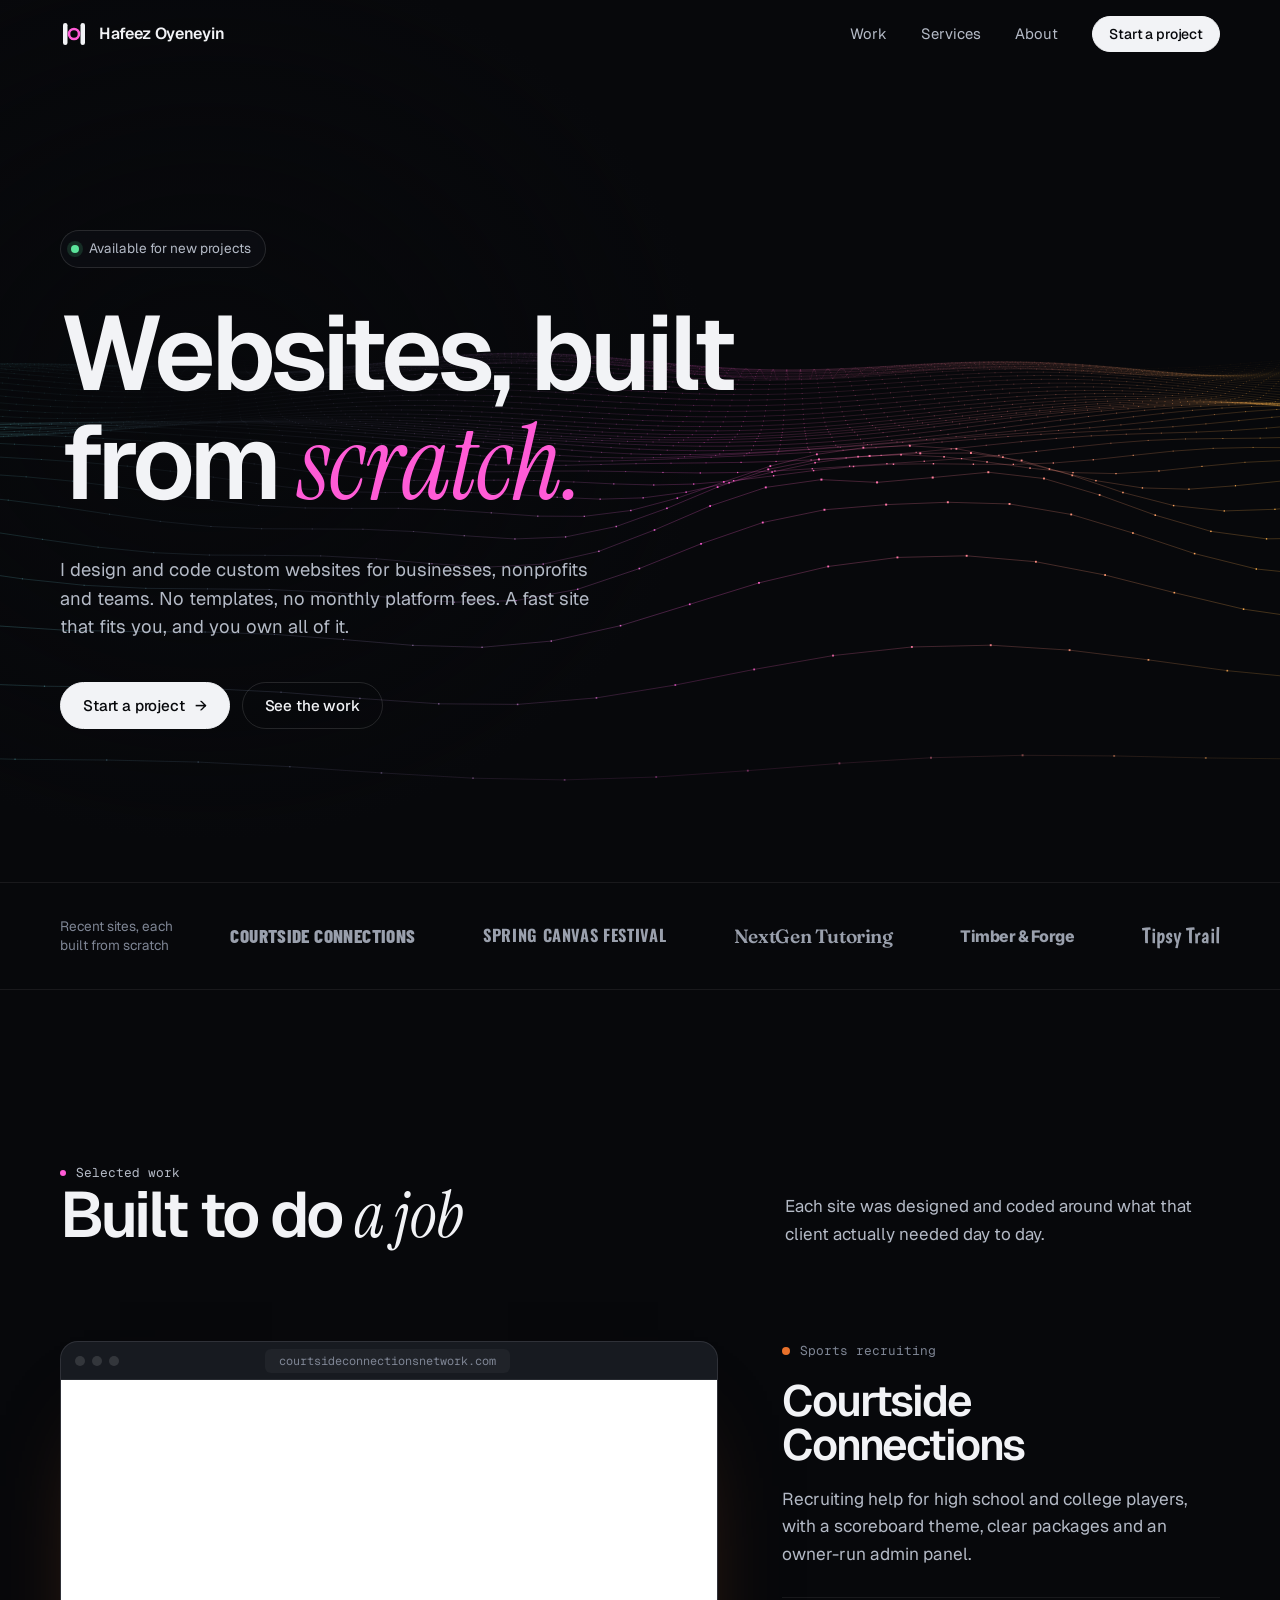
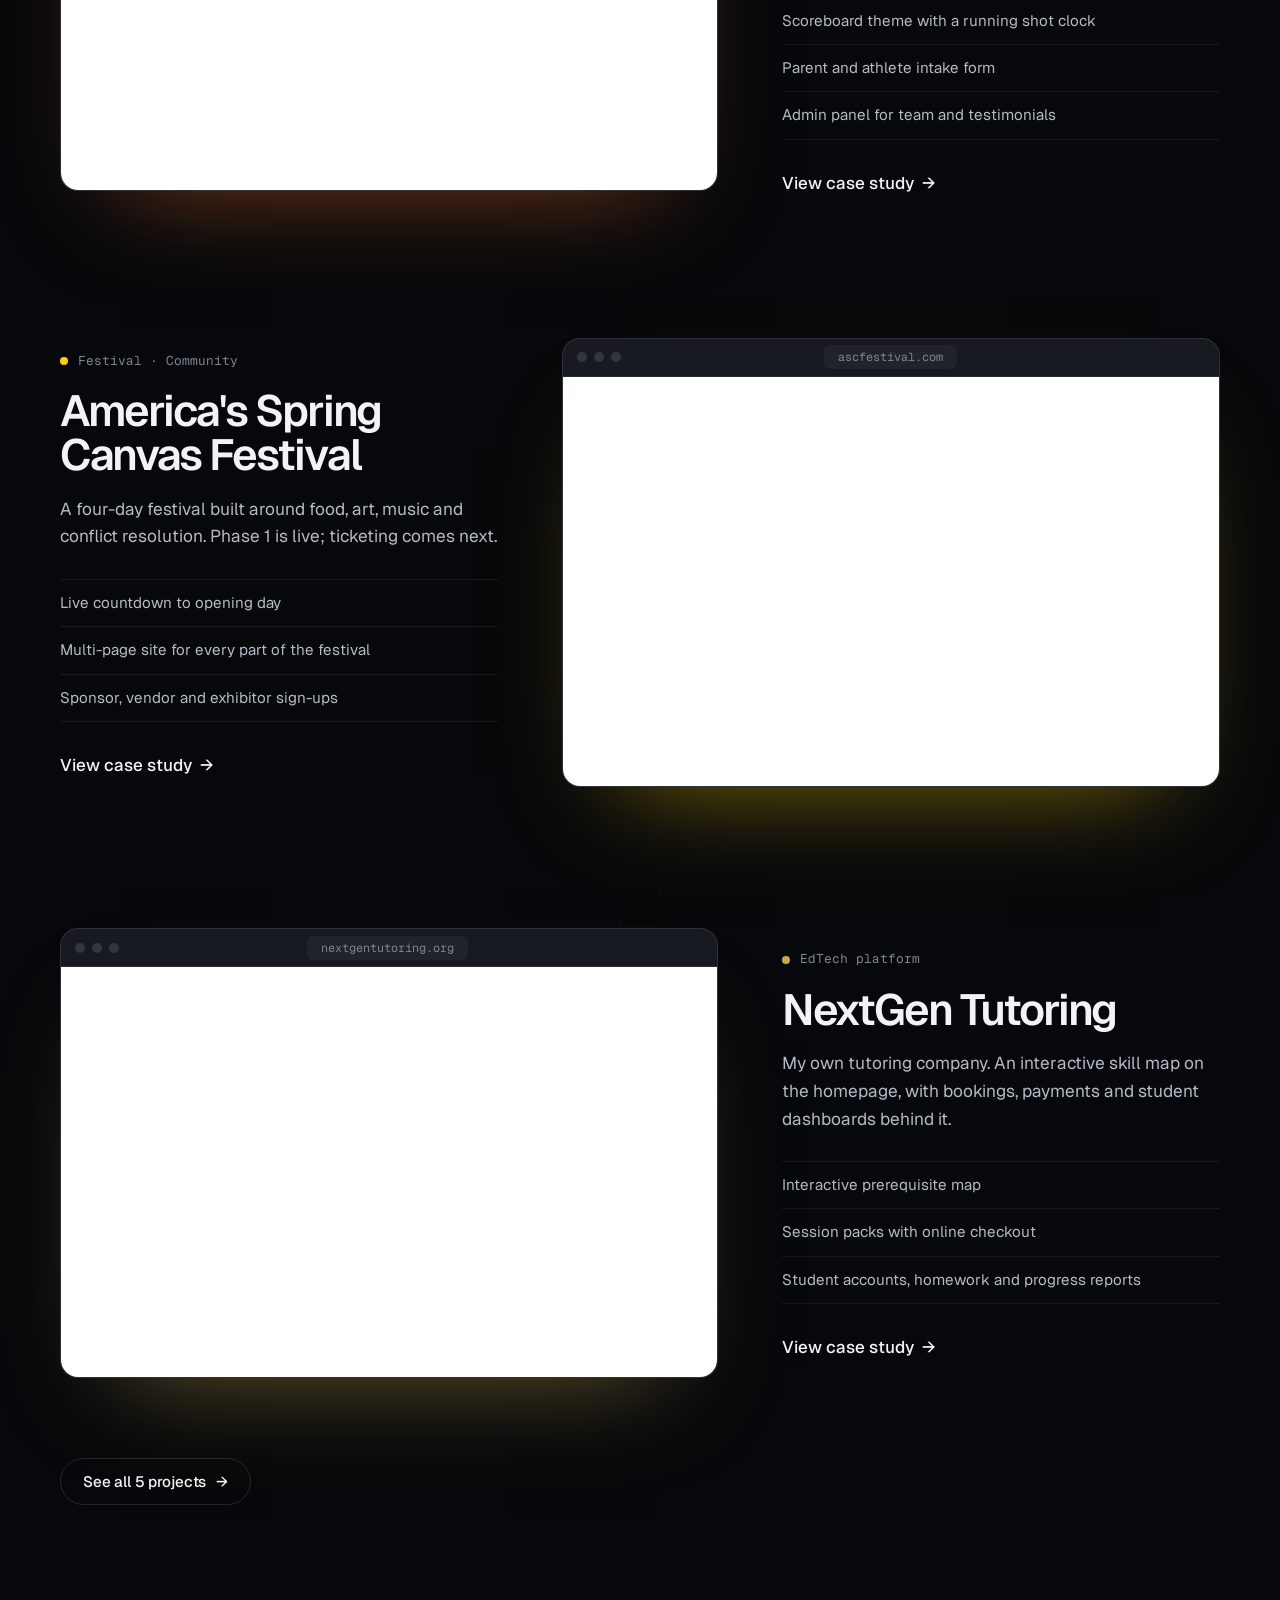
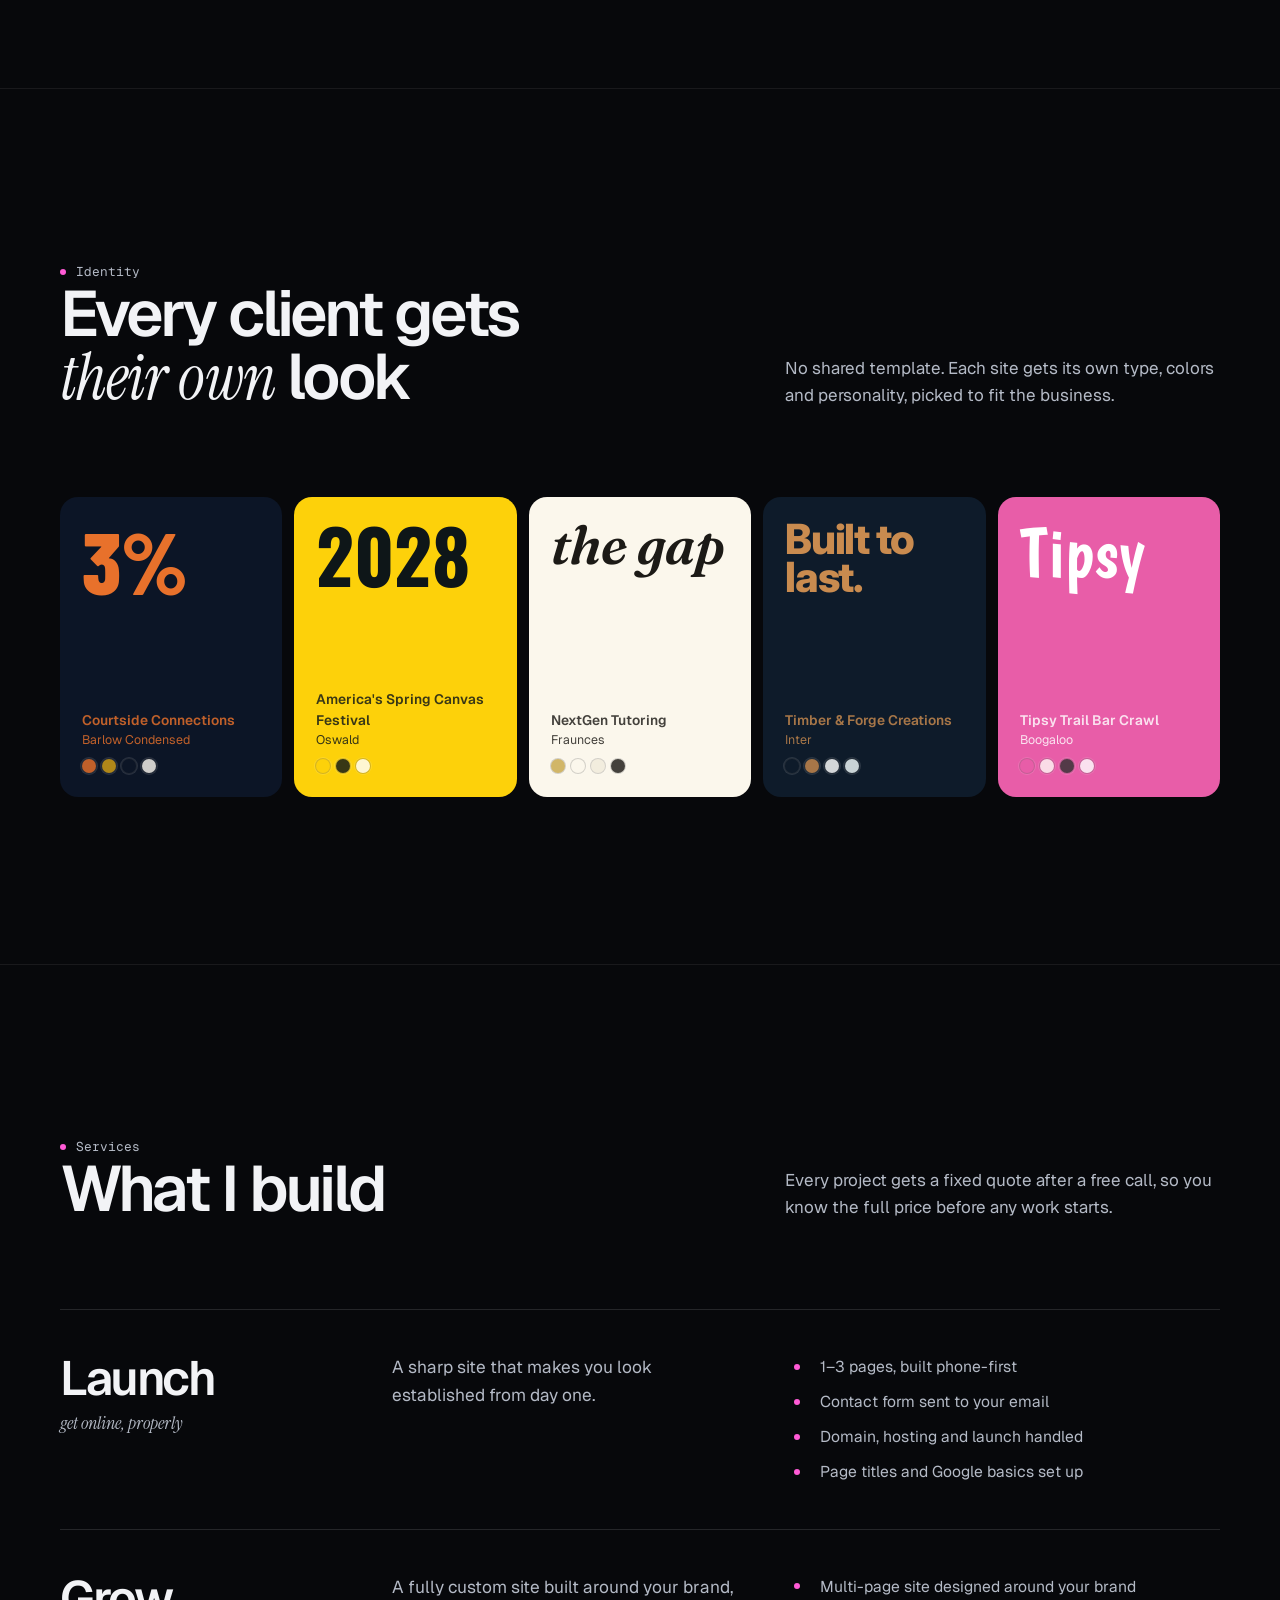
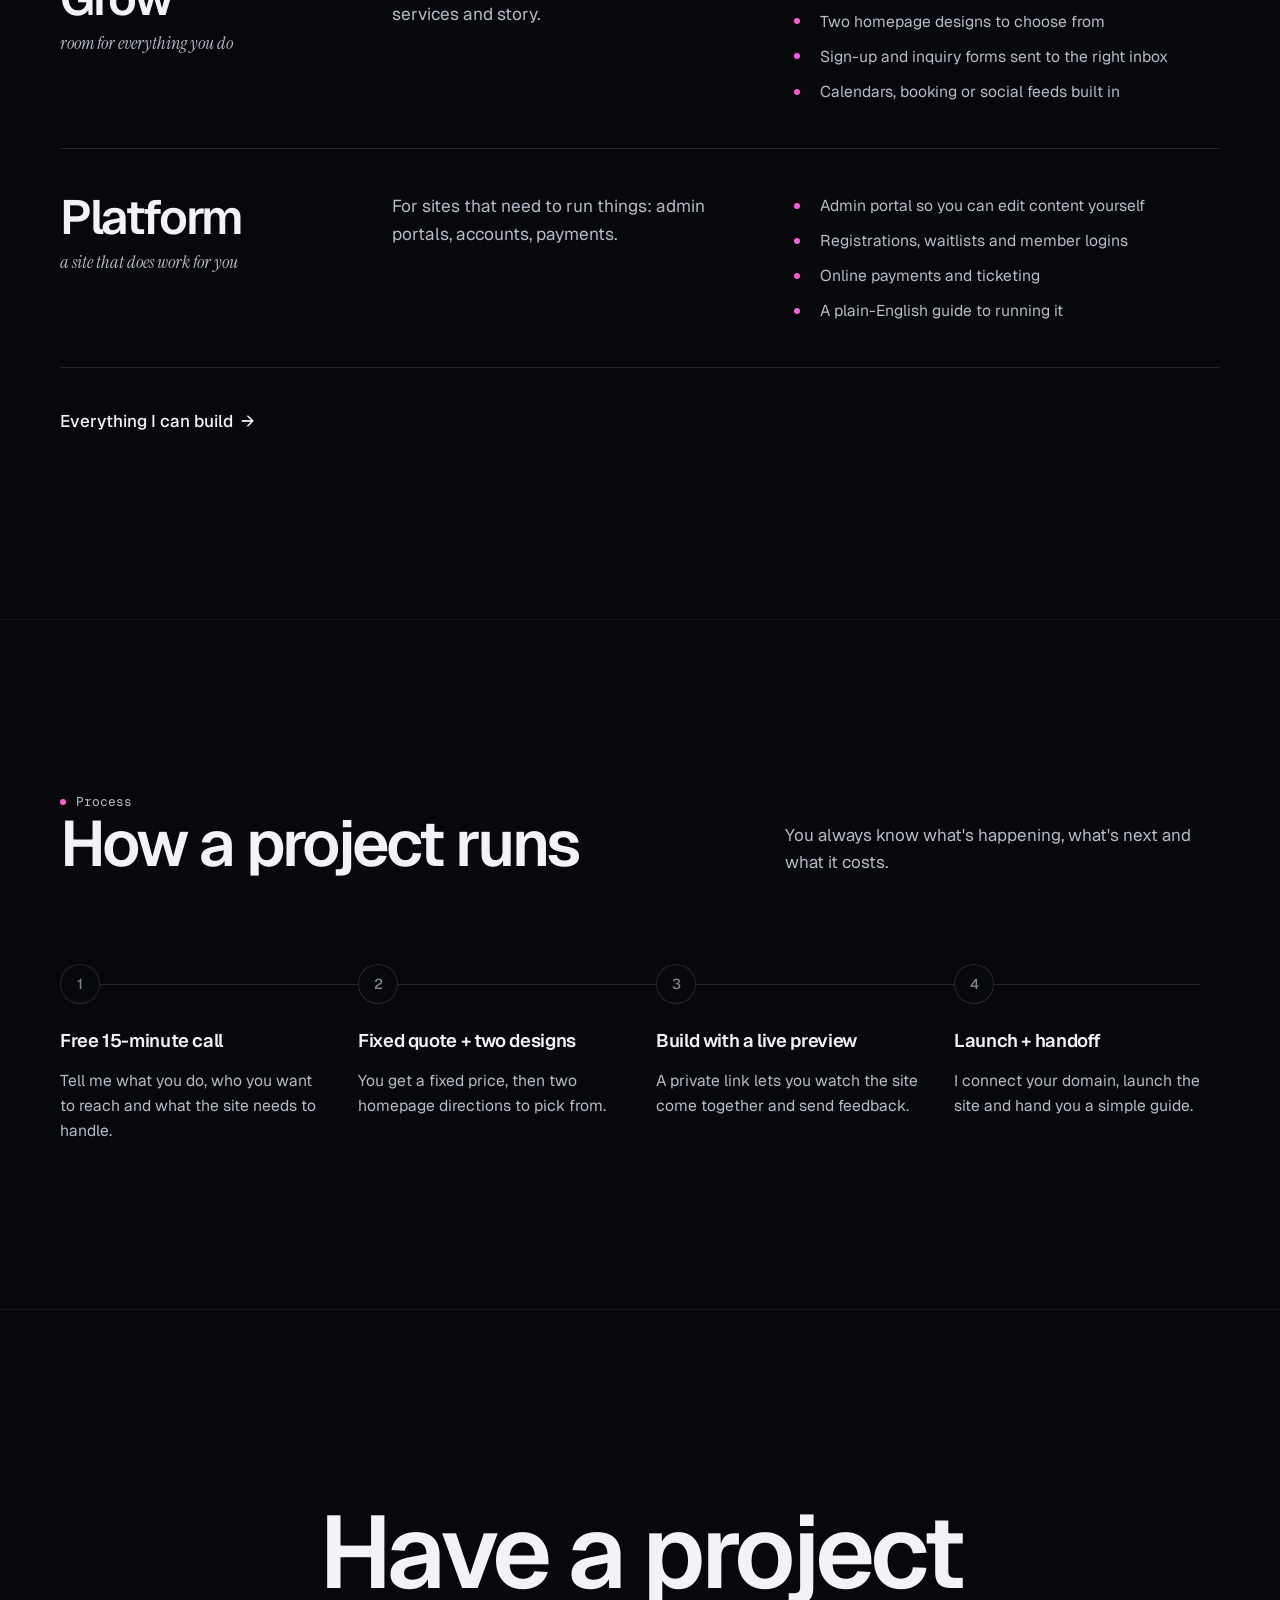
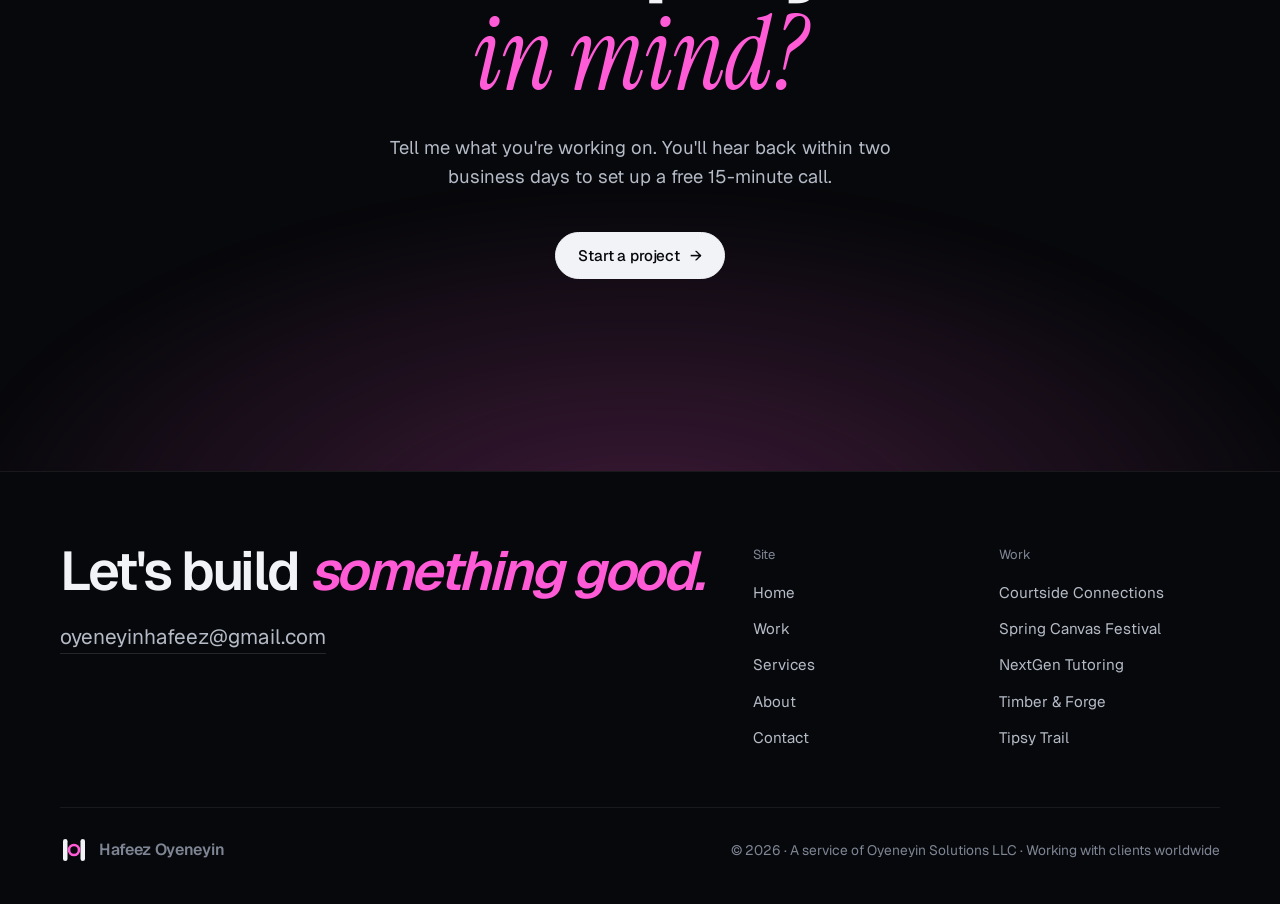
==== commit db13bacb: "Connect contact form, smoother client row on mobile" ====
--- a/index.html
+++ b/index.html
@@ -62,7 +62,10 @@
   <section class="clients" aria-label="Clients">
     <div class="wrap">
       <p>Recent sites, each built from scratch</p>
-      <ul class="client-list"><li><a class="cl-courtside" href="work-courtside-connections.html">Courtside Connections</a></li><li><a class="cl-ascf" href="work-spring-canvas-festival.html">Spring Canvas Festival</a></li><li><a class="cl-nextgen" href="work-nextgen-tutoring.html">NextGen Tutoring</a></li><li><a class="cl-timber" href="work-timber-and-forge.html">Timber &amp; Forge</a></li><li><a class="cl-tipsy" href="work-tipsy-trail.html">Tipsy Trail</a></li></ul>
+      <div class="client-viewport"><div class="client-track">
+        <ul class="client-list"><li><a class="cl-courtside" href="work-courtside-connections.html">Courtside Connections</a></li><li><a class="cl-ascf" href="work-spring-canvas-festival.html">Spring Canvas Festival</a></li><li><a class="cl-nextgen" href="work-nextgen-tutoring.html">NextGen Tutoring</a></li><li><a class="cl-timber" href="work-timber-and-forge.html">Timber &amp; Forge</a></li><li><a class="cl-tipsy" href="work-tipsy-trail.html">Tipsy Trail</a></li></ul>
+        <ul class="client-list dup" aria-hidden="true"><li><a tabindex="-1" class="cl-courtside" href="work-courtside-connections.html">Courtside Connections</a></li><li><a tabindex="-1" class="cl-ascf" href="work-spring-canvas-festival.html">Spring Canvas Festival</a></li><li><a tabindex="-1" class="cl-nextgen" href="work-nextgen-tutoring.html">NextGen Tutoring</a></li><li><a tabindex="-1" class="cl-timber" href="work-timber-and-forge.html">Timber &amp; Forge</a></li><li><a tabindex="-1" class="cl-tipsy" href="work-tipsy-trail.html">Tipsy Trail</a></li></ul>
+      </div></div>
     </div>
   </section>
 
--- a/assets/site.css
+++ b/assets/site.css
@@ -139,6 +139,22 @@
 .cl-nextgen { font-family: "Fraunces", serif; font-weight: 600; font-size: 1.2rem; letter-spacing: -0.02em; }
 .cl-timber { font-family: "Inter", sans-serif; font-weight: 800; font-size: 1rem; letter-spacing: -0.03em; }
 .cl-tipsy { font-family: "Boogaloo", cursive; font-size: 1.35rem; }
+.client-viewport { min-width: 0; }
+.client-list.dup { display: none; }
+/* Phones and tablets: one continuous, slowly scrolling row instead of uneven wrapped lines */
+@media (max-width: 860px) {
+  .client-viewport { overflow: hidden; margin-inline: calc(-1 * max(20px, env(safe-area-inset-left, 0px))); -webkit-mask-image: linear-gradient(90deg, transparent, #000 12%, #000 88%, transparent); mask-image: linear-gradient(90deg, transparent, #000 12%, #000 88%, transparent); }
+  .client-track { display: flex; width: max-content; animation: clients 26s linear infinite; }
+  .client-list, .client-list.dup { display: flex; flex-wrap: nowrap; justify-content: flex-start; gap: 0 40px; padding-right: 40px; }
+  .client-list li { flex: none; }
+}
+@keyframes clients { to { transform: translateX(-50%); } }
+@media (max-width: 860px) and (prefers-reduced-motion: reduce) {
+  .client-viewport { overflow: visible; margin-inline: 0; -webkit-mask-image: none; mask-image: none; }
+  .client-track { width: auto; display: block; }
+  .client-list { flex-wrap: wrap; gap: 14px 28px; padding-right: 0; }
+  .client-list.dup { display: none; }
+}
 @media (max-width: 860px) { .clients .wrap { grid-template-columns: minmax(0, 1fr); } .client-list { justify-content: flex-start; } }
 
 /* ---------- Page hero (inner pages) ---------- */
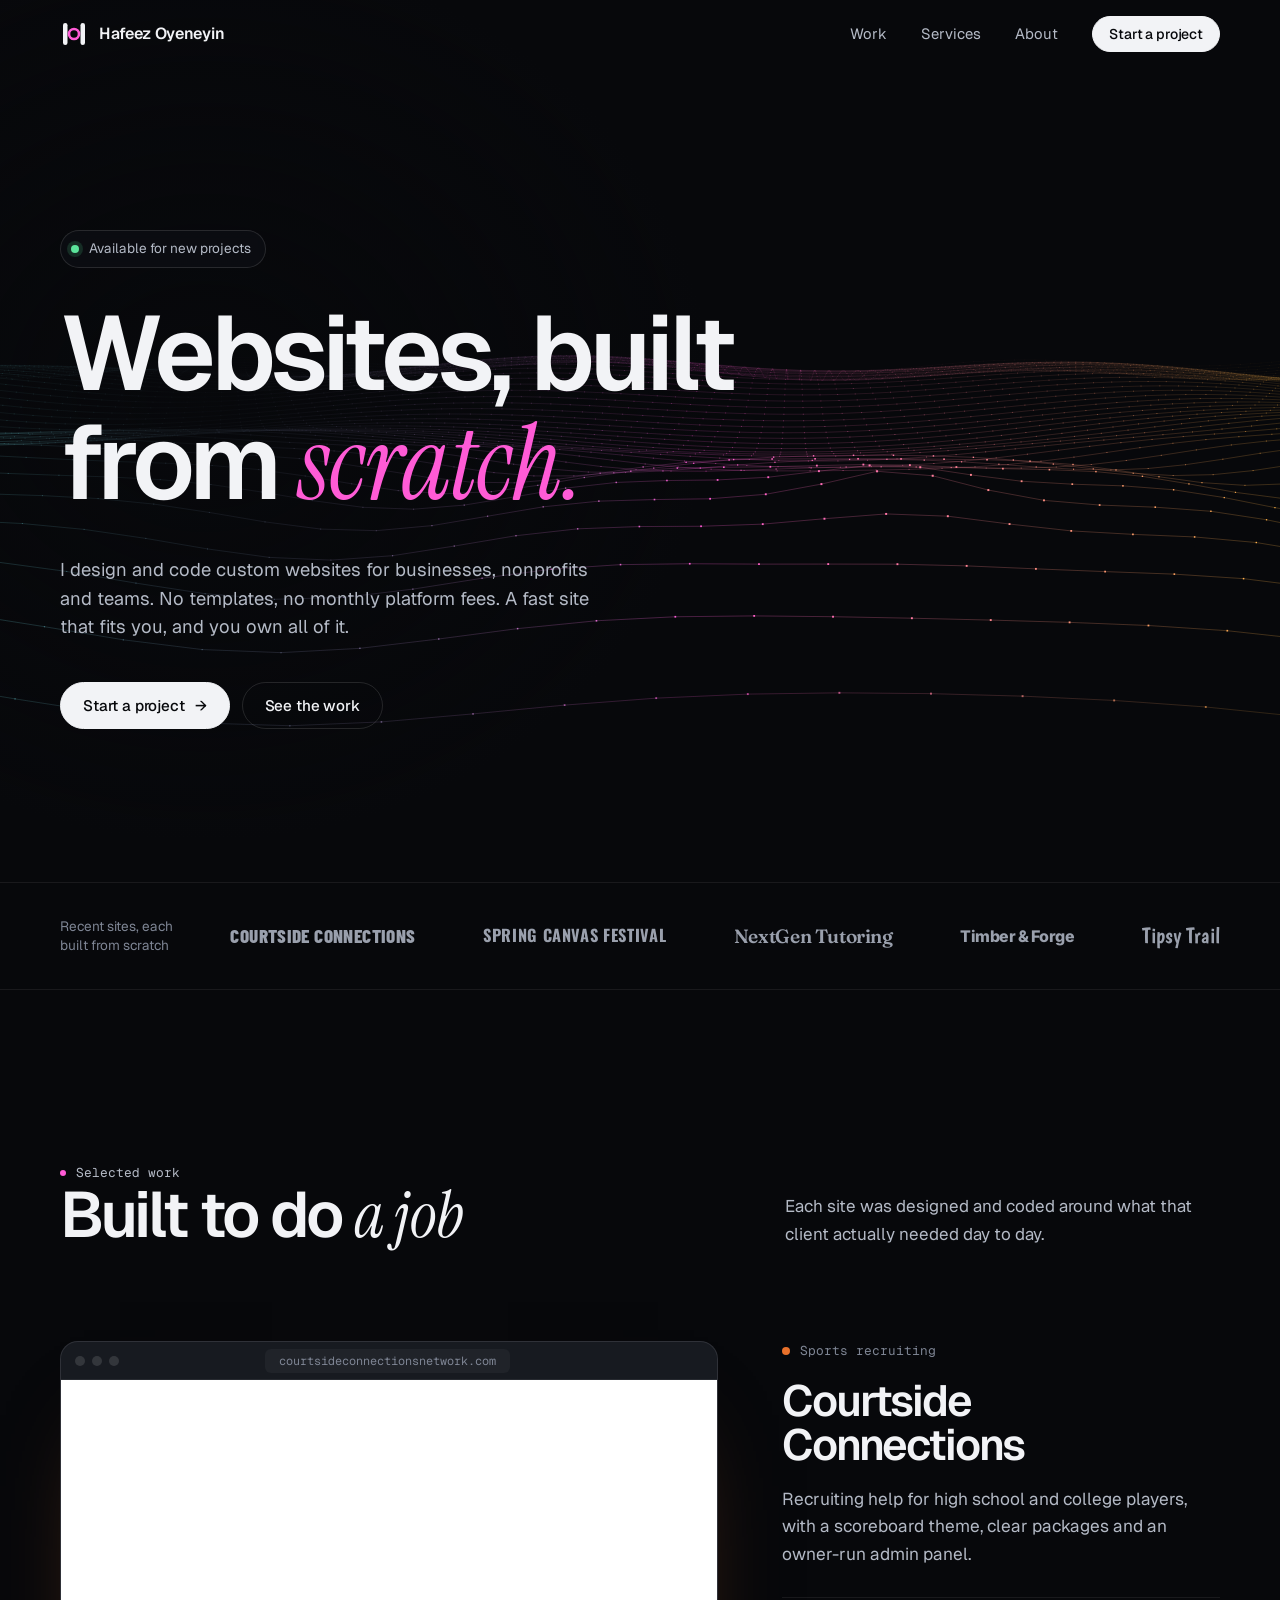
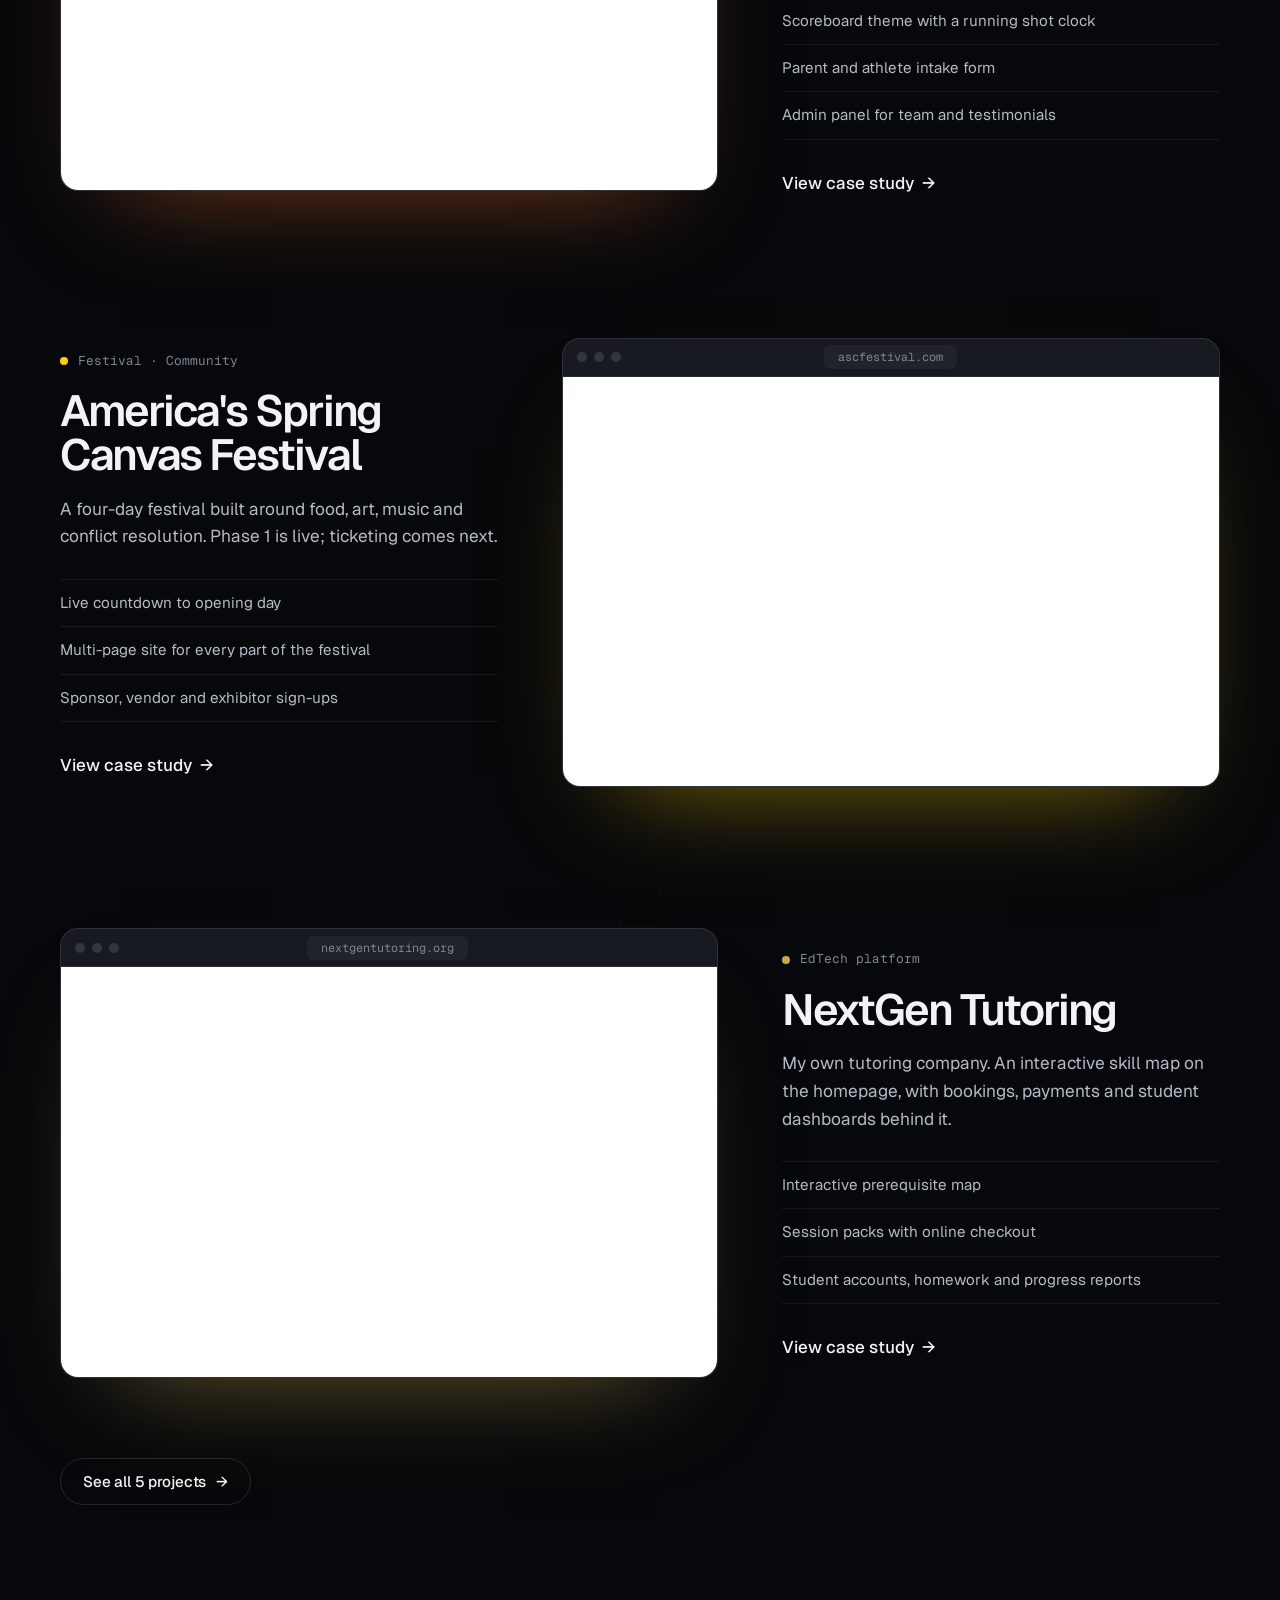
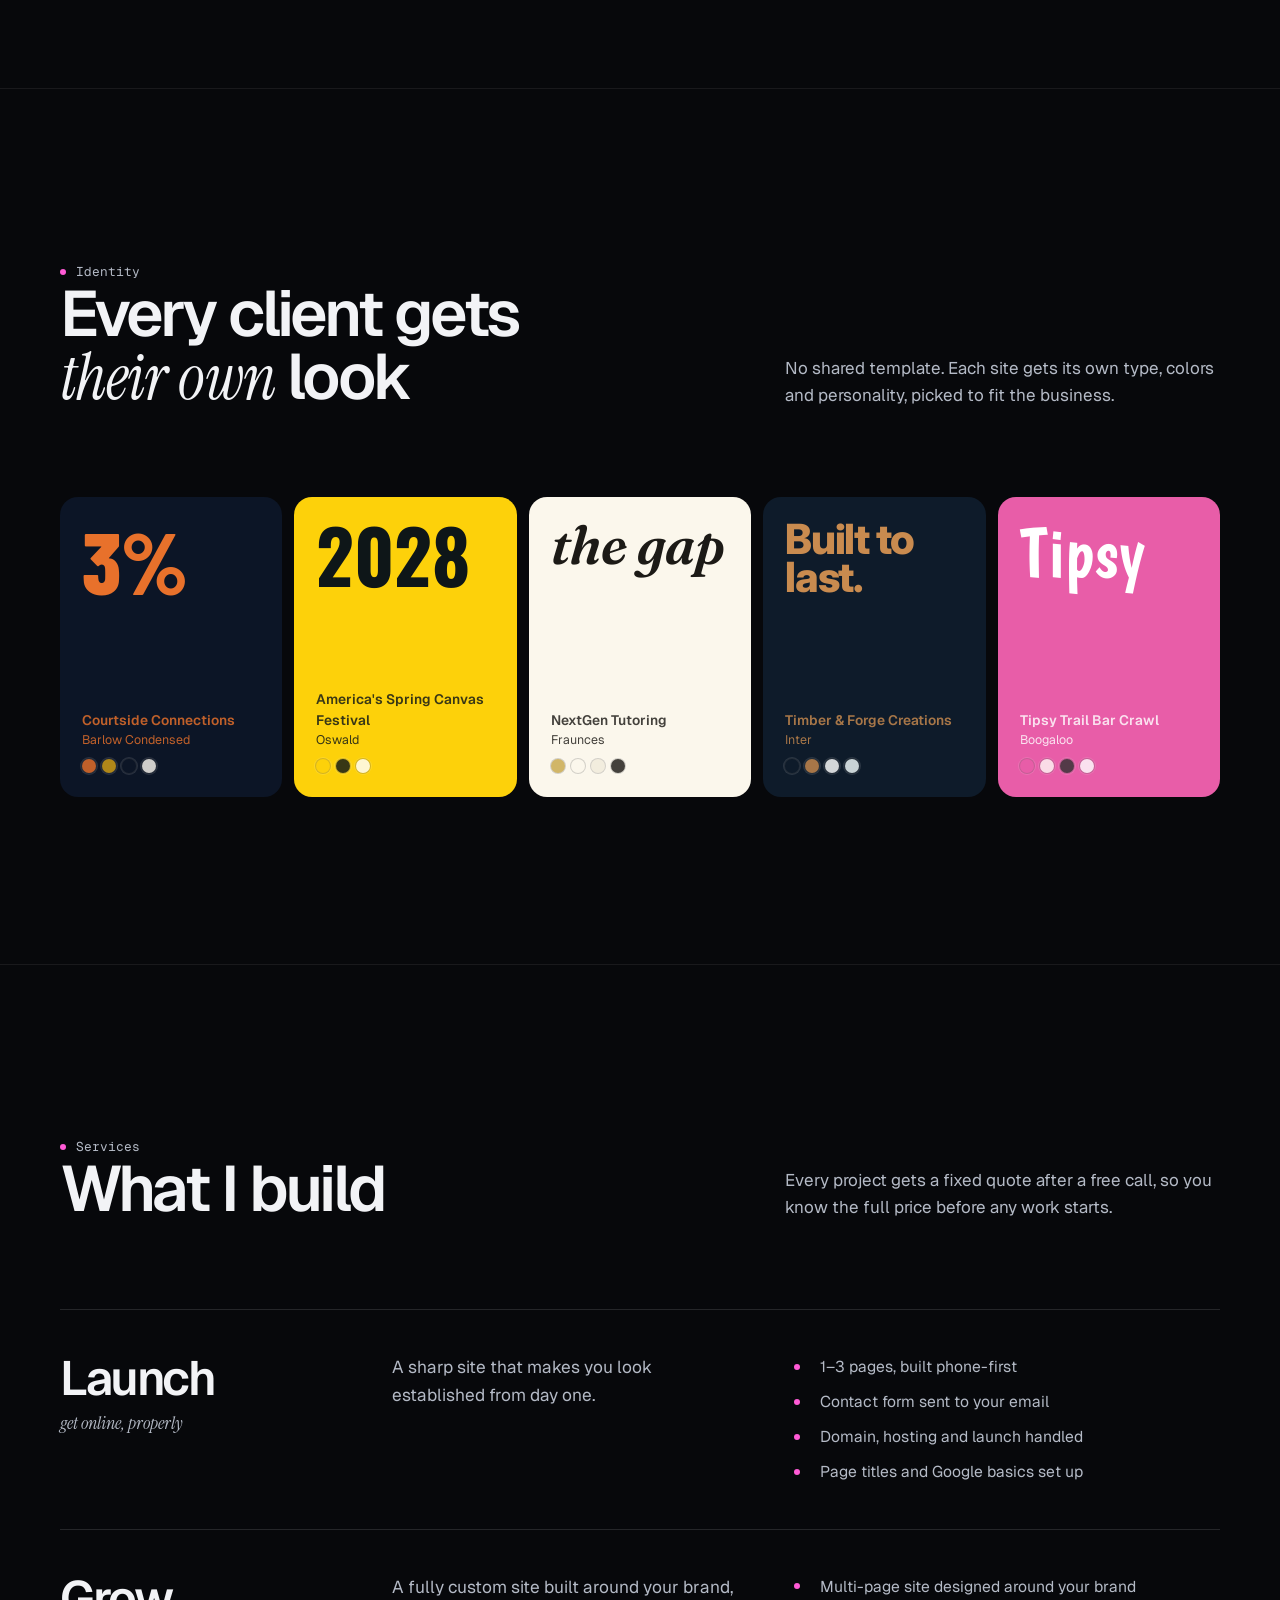
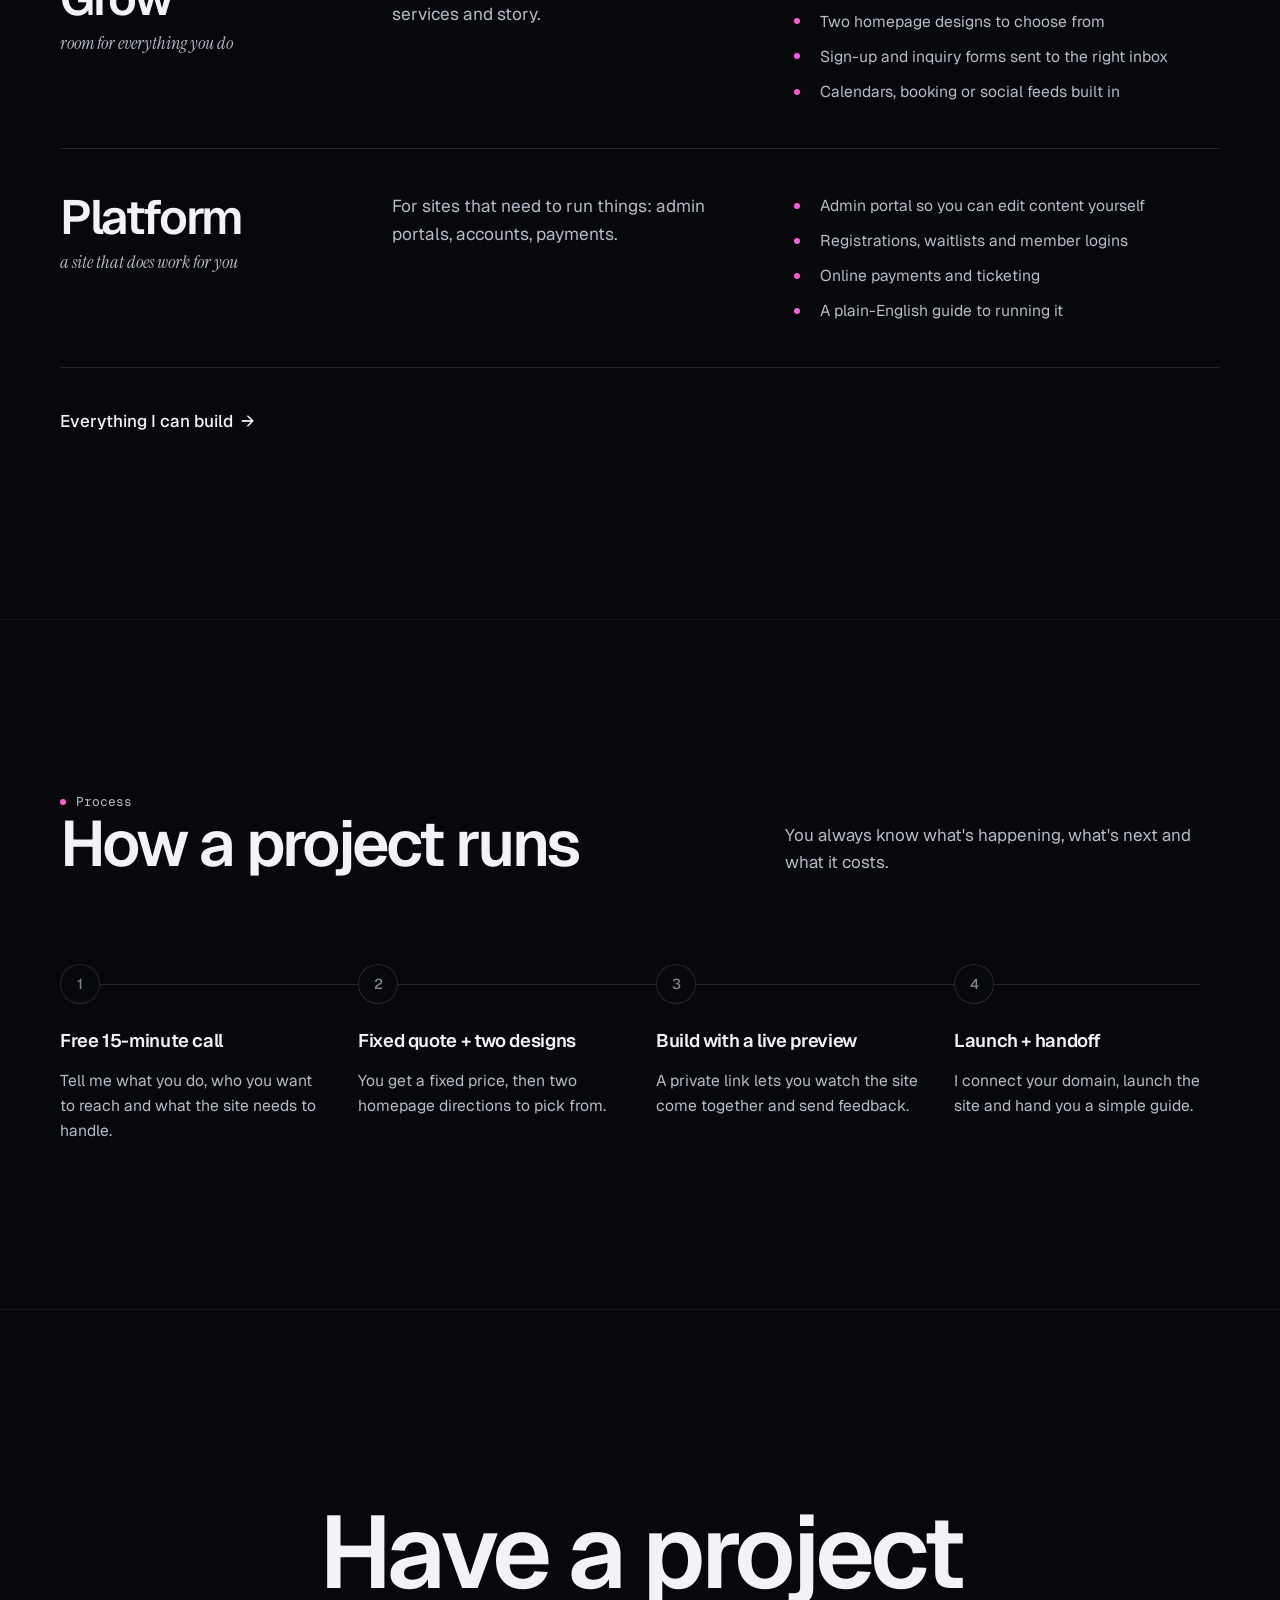
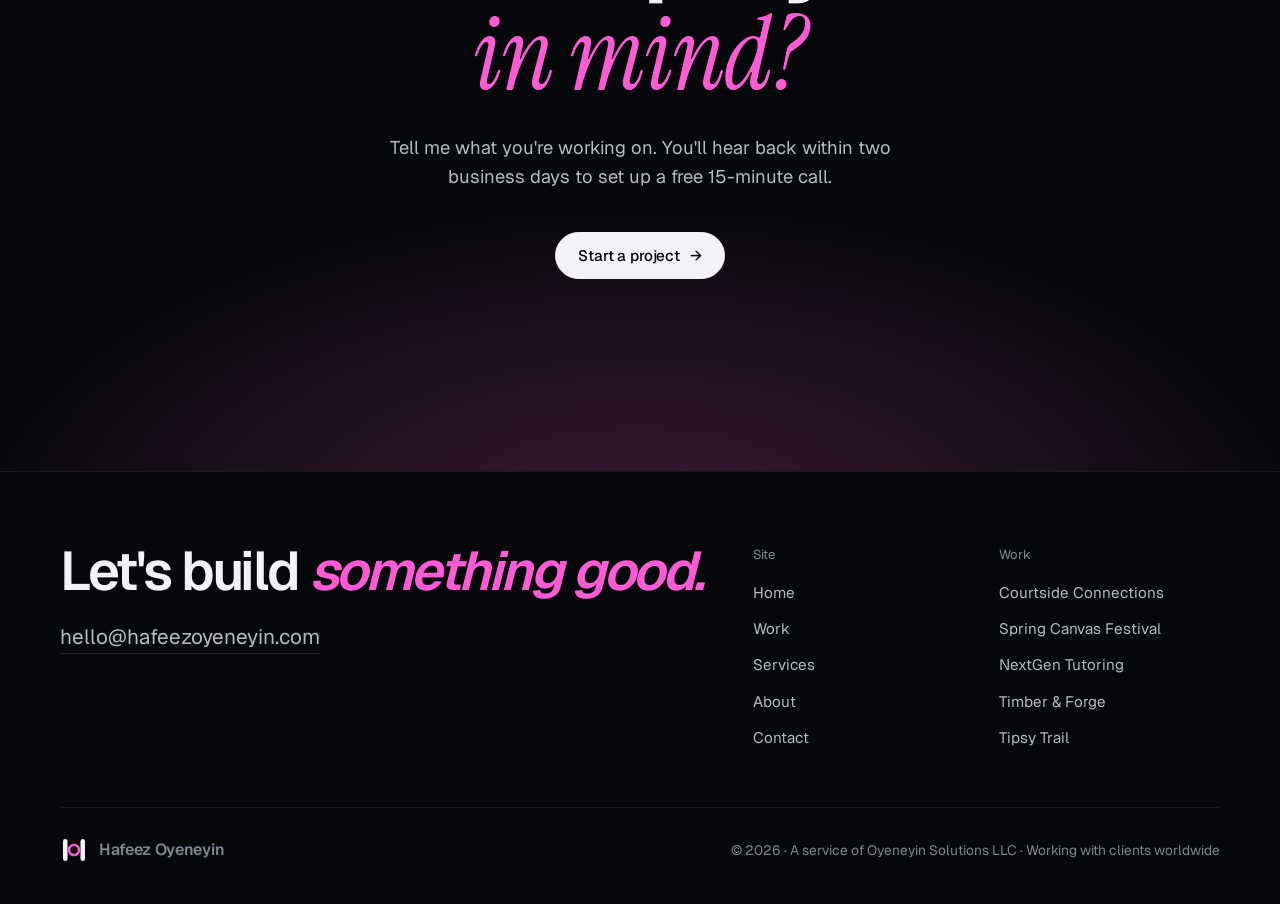
==== commit a3456ce7: "Add brand kit and share image" ====
--- a/index.html
+++ b/index.html
@@ -12,7 +12,16 @@
 <meta property="og:description" content="Custom-coded websites for businesses, nonprofits and teams anywhere. No templates, no monthly platform fees.">
 <meta property="og:type" content="website">
 <meta property="og:url" content="https://hafeezoyeneyin.com/">
+<meta property="og:site_name" content="Hafeez Oyeneyin">
+<meta property="og:image" content="https://hafeezoyeneyin.com/assets/brand/og-image.png">
+<meta property="og:image:width" content="1200">
+<meta property="og:image:height" content="630">
+<meta property="og:image:alt" content="Hafeez Oyeneyin: websites, built from scratch.">
+<meta name="twitter:card" content="summary_large_image">
+<meta name="twitter:image" content="https://hafeezoyeneyin.com/assets/brand/og-image.png">
 <link rel="icon" href="data:image/svg+xml,%3Csvg xmlns='http://www.w3.org/2000/svg' viewBox='0 0 28 28'%3E%3Crect width='28' height='28' rx='7' fill='%2307080B'/%3E%3Crect x='5' y='5' width='3.6' height='18' rx='1.8' fill='%23F2F3F6'/%3E%3Crect x='19.4' y='5' width='3.6' height='18' rx='1.8' fill='%23F2F3F6'/%3E%3Ccircle cx='14' cy='14' r='4' fill='none' stroke='%23FF5BD6' stroke-width='2.2'/%3E%3C/svg%3E">
+<link rel="icon" type="image/png" sizes="32x32" href="assets/brand/favicon-32.png">
+<link rel="apple-touch-icon" href="assets/brand/apple-touch-icon.png">
 <link rel="preconnect" href="https://fonts.googleapis.com">
 <link rel="preconnect" href="https://fonts.gstatic.com" crossorigin>
 <link rel="stylesheet" href="https://fonts.googleapis.com/css2?family=Geist:wght@300..700&family=Geist+Mono:wght@400;500&family=Instrument+Serif:ital@0;1&family=Barlow+Condensed:wght@700;800&family=Caveat:wght@600&family=Boogaloo&family=Nunito:wght@800&family=Inter:wght@700;800&family=Oswald:wght@600;700&family=Poppins:wght@600&family=Fraunces:ital,wght@0,600;1,600&family=Instrument+Sans:wght@400;700&display=swap">
@@ -223,7 +232,7 @@
     <div class="foot-top">
       <div>
         <p class="say">Let's build <em>something good.</em></p>
-        <a class="foot-mail" href="mailto:oyeneyinhafeez@gmail.com">oyeneyinhafeez@gmail.com</a>
+        <a class="foot-mail" href="mailto:hello@hafeezoyeneyin.com">hello@hafeezoyeneyin.com</a>
       </div>
       <div class="foot-cols">
         <div><h4>Site</h4><ul><li><a href="index.html">Home</a></li><li><a href="work.html">Work</a></li><li><a href="services.html">Services</a></li><li><a href="about.html">About</a></li><li><a href="contact.html">Contact</a></li></ul></div>
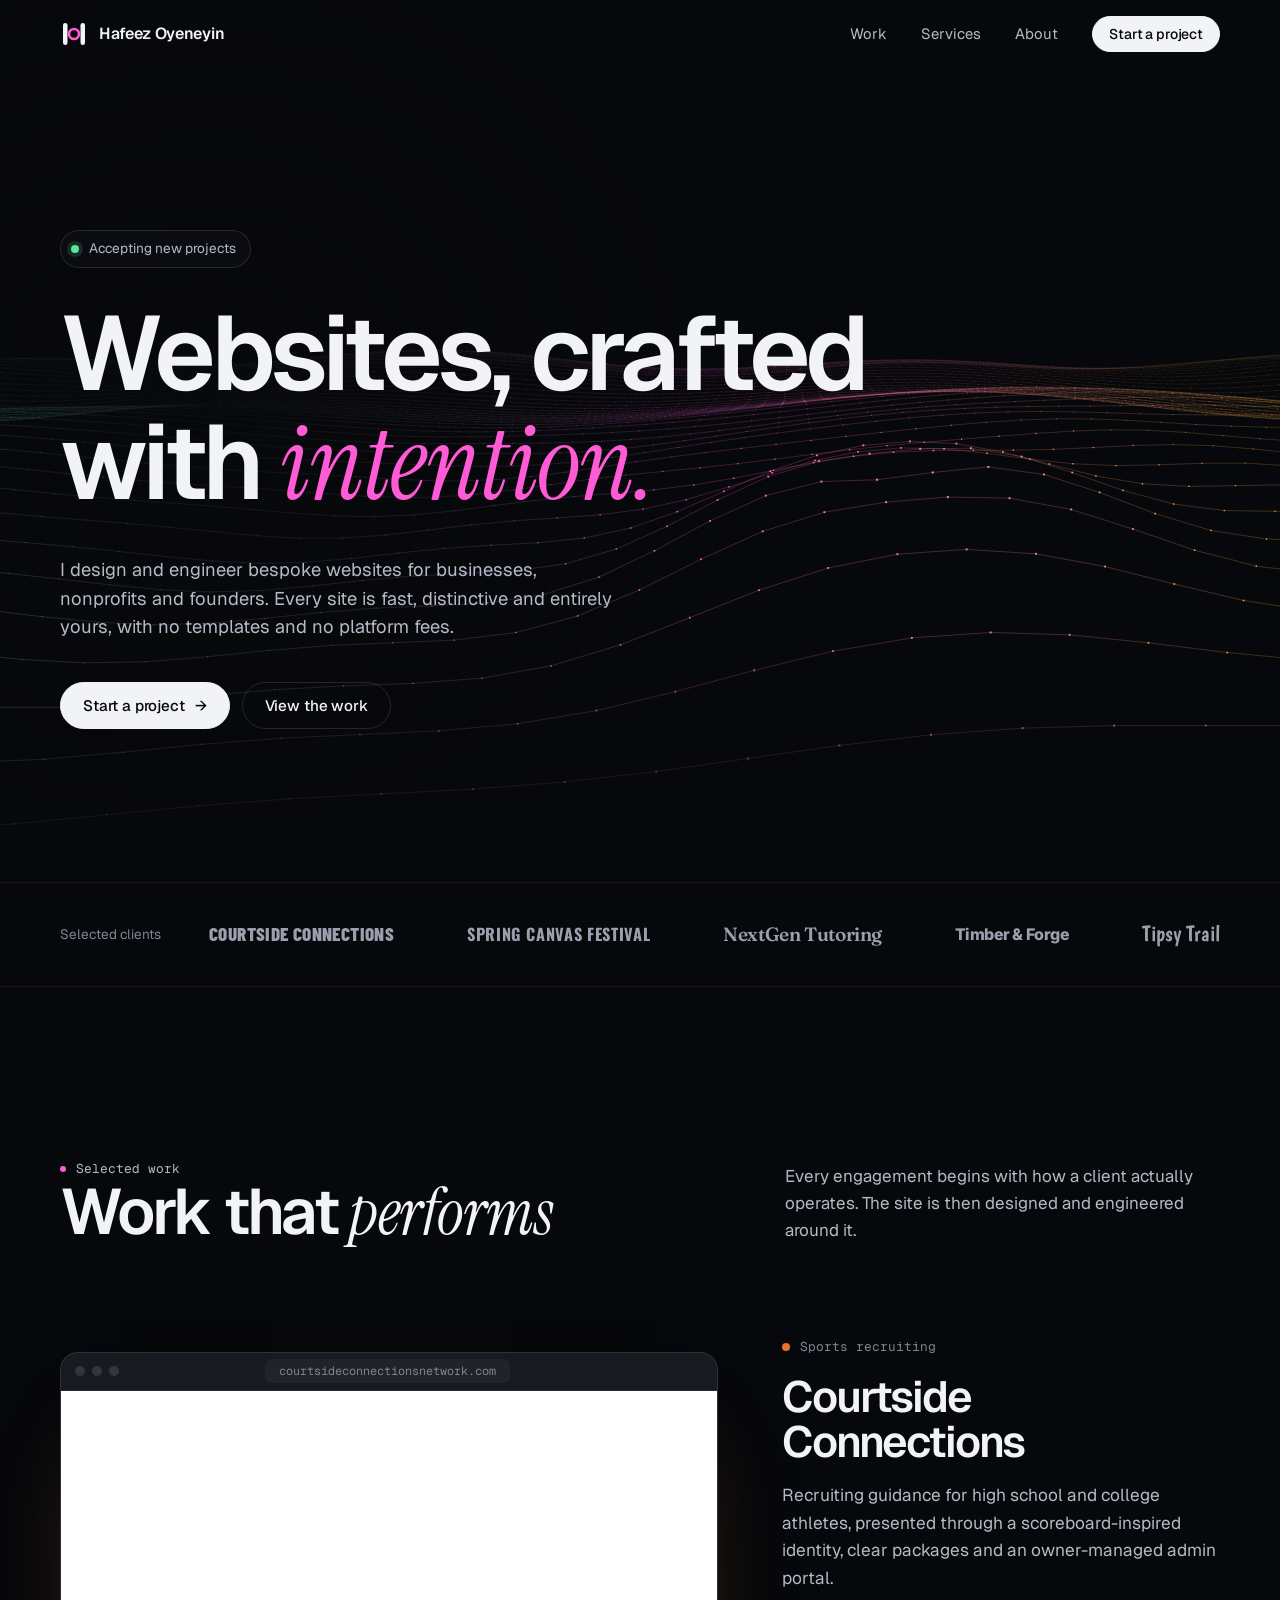
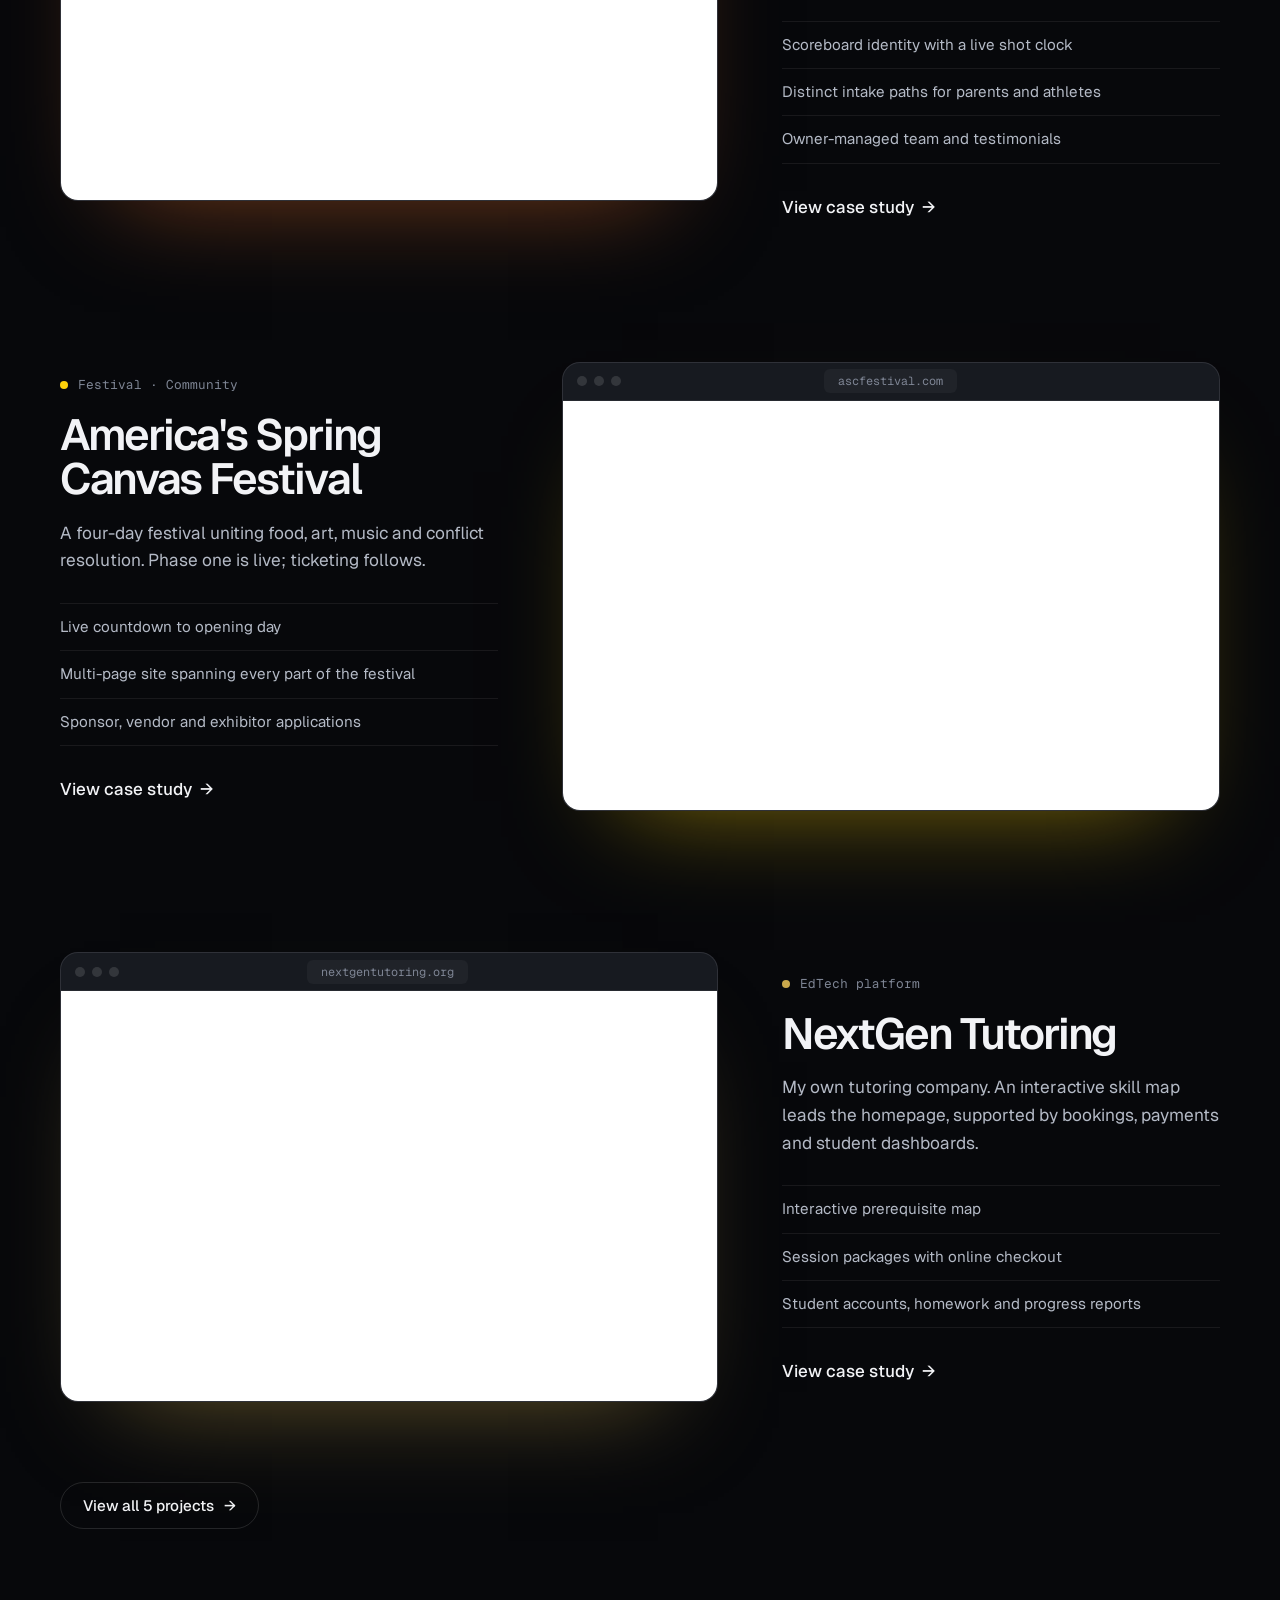
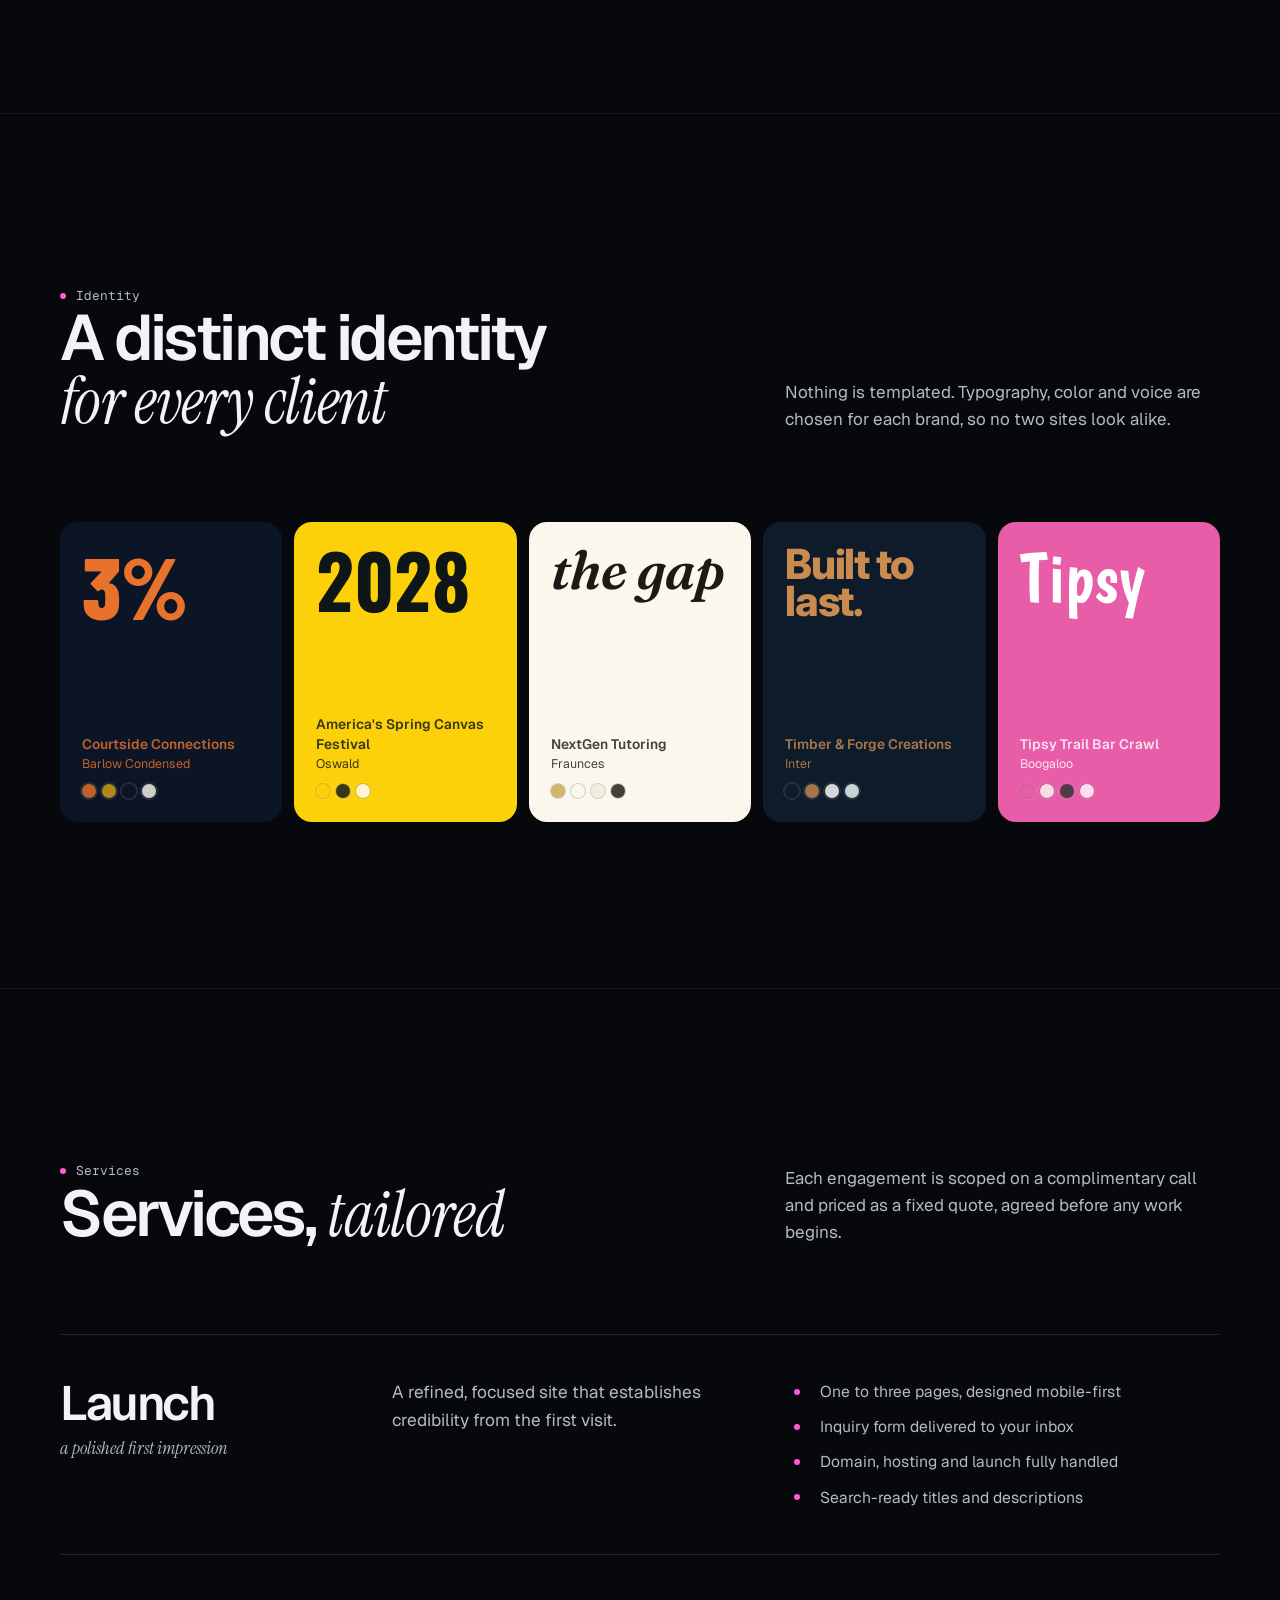
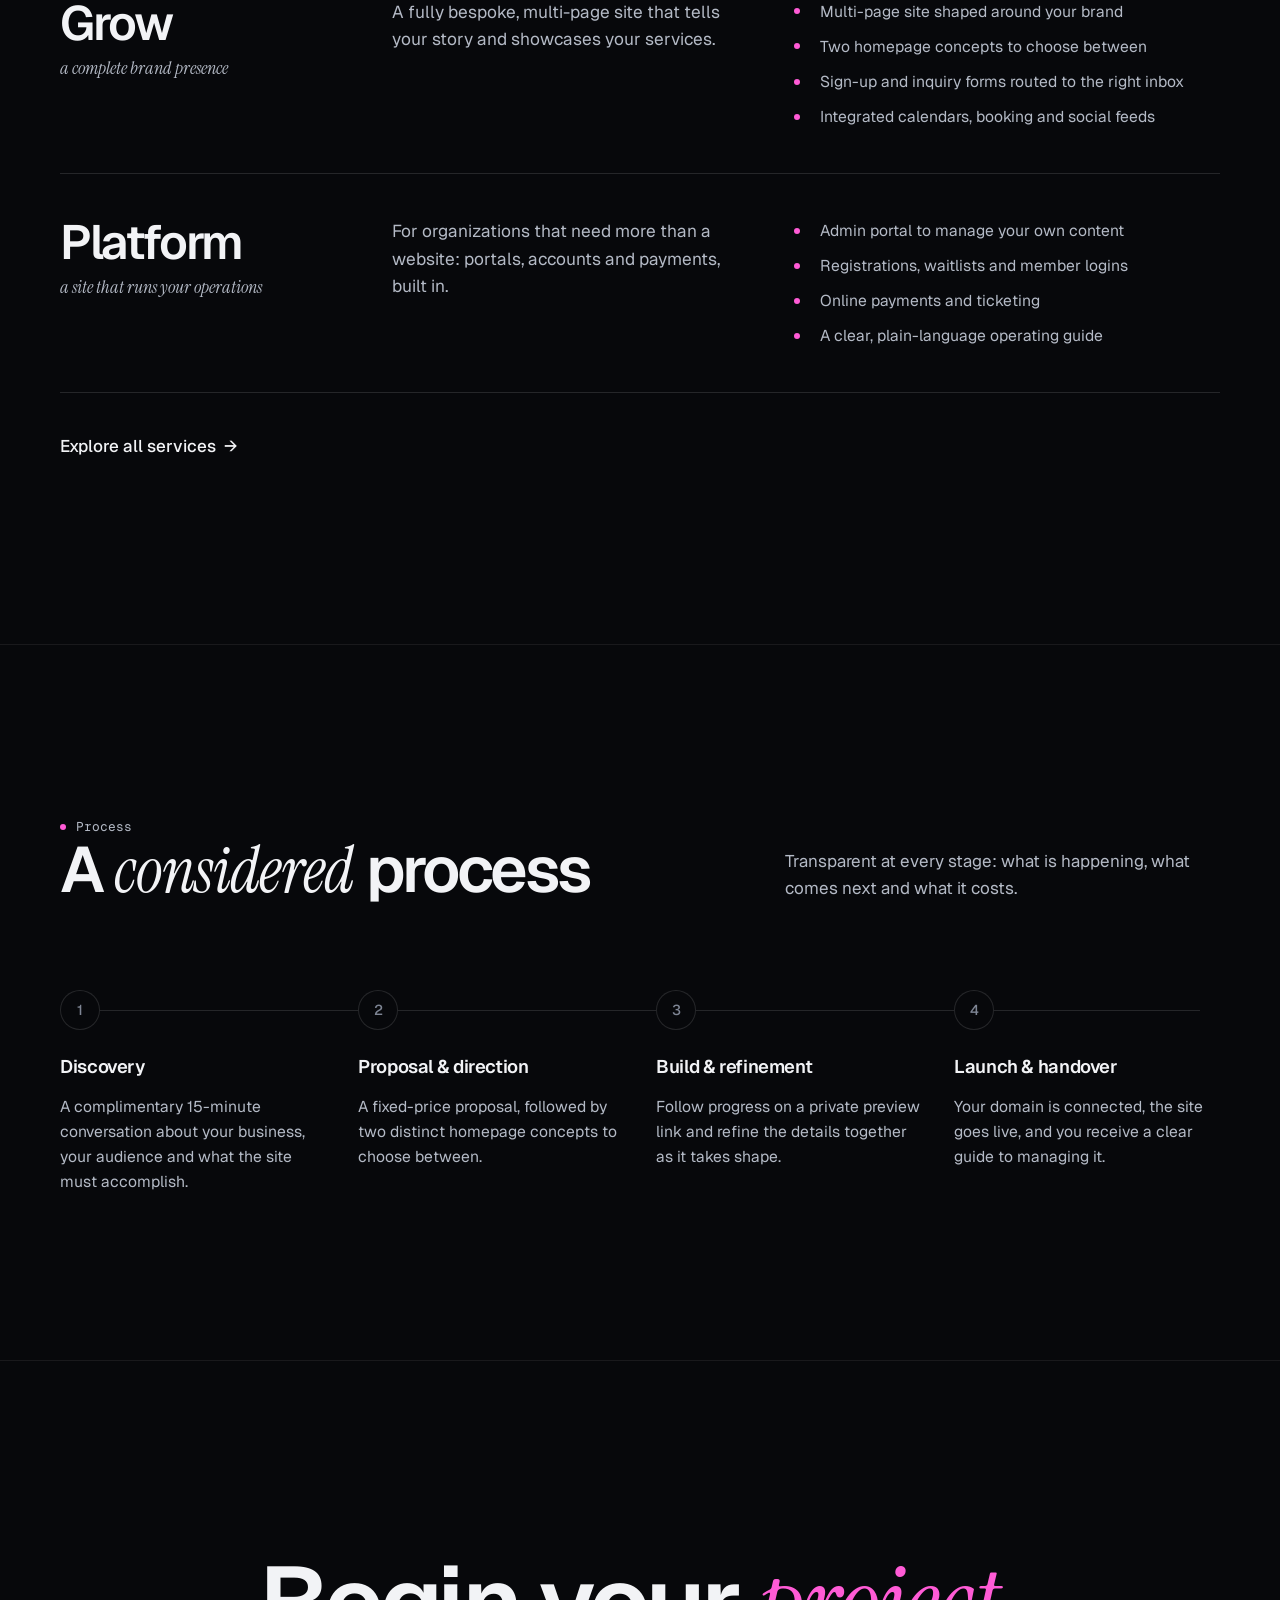
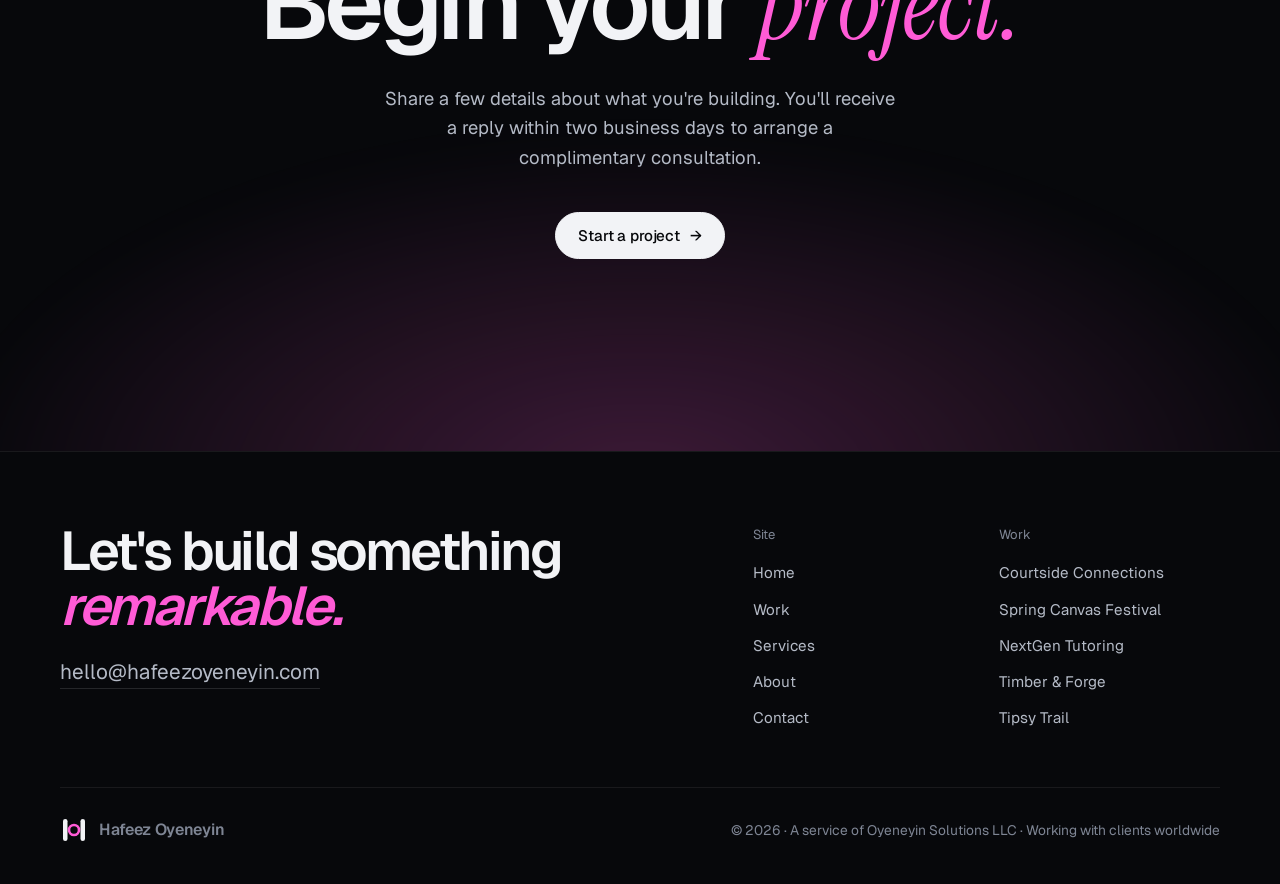
==== commit d15743d6: "Refine site copy" ====
--- a/index.html
+++ b/index.html
@@ -5,18 +5,18 @@
 <meta name="viewport" content="width=device-width, initial-scale=1, viewport-fit=cover">
 <title>Hafeez Oyeneyin | Custom-Coded Websites</title>
 <meta name="claude:viewport-fit-sides" content="cover">
-<meta name="description" content="Custom-coded websites for businesses, nonprofits and teams anywhere. No templates, no monthly platform fees.">
+<meta name="description" content="Bespoke websites designed and engineered for businesses, nonprofits and founders. Fast, distinctive and entirely yours.">
 <meta name="theme-color" content="#07080B">
 <link rel="canonical" href="https://hafeezoyeneyin.com/">
 <meta property="og:title" content="Hafeez Oyeneyin | Custom-Coded Websites">
-<meta property="og:description" content="Custom-coded websites for businesses, nonprofits and teams anywhere. No templates, no monthly platform fees.">
+<meta property="og:description" content="Bespoke websites designed and engineered for businesses, nonprofits and founders. Fast, distinctive and entirely yours.">
 <meta property="og:type" content="website">
 <meta property="og:url" content="https://hafeezoyeneyin.com/">
 <meta property="og:site_name" content="Hafeez Oyeneyin">
 <meta property="og:image" content="https://hafeezoyeneyin.com/assets/brand/og-image.png">
 <meta property="og:image:width" content="1200">
 <meta property="og:image:height" content="630">
-<meta property="og:image:alt" content="Hafeez Oyeneyin: websites, built from scratch.">
+<meta property="og:image:alt" content="Hafeez Oyeneyin: websites, crafted with intention.">
 <meta name="twitter:card" content="summary_large_image">
 <meta name="twitter:image" content="https://hafeezoyeneyin.com/assets/brand/og-image.png">
 <link rel="icon" href="data:image/svg+xml,%3Csvg xmlns='http://www.w3.org/2000/svg' viewBox='0 0 28 28'%3E%3Crect width='28' height='28' rx='7' fill='%2307080B'/%3E%3Crect x='5' y='5' width='3.6' height='18' rx='1.8' fill='%23F2F3F6'/%3E%3Crect x='19.4' y='5' width='3.6' height='18' rx='1.8' fill='%23F2F3F6'/%3E%3Ccircle cx='14' cy='14' r='4' fill='none' stroke='%23FF5BD6' stroke-width='2.2'/%3E%3C/svg%3E">
@@ -55,22 +55,22 @@
   <section class="hero" aria-labelledby="hero-title">
     <canvas id="field" aria-hidden="true"></canvas>
     <div class="wrap">
-      <p class="status-pill"><i aria-hidden="true"></i>Available for new projects</p>
+      <p class="status-pill"><i aria-hidden="true"></i>Accepting new projects</p>
       <h1 id="hero-title" class="display">
-        <span class="line"><span>Websites, built</span></span>
-        <span class="line"><span>from <em>scratch.</em></span></span>
+        <span class="line"><span>Websites, crafted</span></span>
+        <span class="line"><span>with <em>intention.</em></span></span>
       </h1>
-      <p class="lede">I design and code custom websites for businesses, nonprofits and teams. No templates, no monthly platform fees. A fast site that fits you, and you own all of it.</p>
+      <p class="lede">I design and engineer bespoke websites for businesses, nonprofits and founders. Every site is fast, distinctive and entirely yours, with no templates and no platform fees.</p>
       <div class="hero-actions">
         <a class="btn btn-primary" href="contact.html">Start a project <span class="arr" aria-hidden="true">→</span></a>
-        <a class="btn" href="work.html">See the work</a>
+        <a class="btn" href="work.html">View the work</a>
       </div>
     </div>
   </section>
 
   <section class="clients" aria-label="Clients">
     <div class="wrap">
-      <p>Recent sites, each built from scratch</p>
+      <p>Selected clients</p>
       <div class="client-viewport"><div class="client-track">
         <ul class="client-list"><li><a class="cl-courtside" href="work-courtside-connections.html">Courtside Connections</a></li><li><a class="cl-ascf" href="work-spring-canvas-festival.html">Spring Canvas Festival</a></li><li><a class="cl-nextgen" href="work-nextgen-tutoring.html">NextGen Tutoring</a></li><li><a class="cl-timber" href="work-timber-and-forge.html">Timber &amp; Forge</a></li><li><a class="cl-tipsy" href="work-tipsy-trail.html">Tipsy Trail</a></li></ul>
         <ul class="client-list dup" aria-hidden="true"><li><a tabindex="-1" class="cl-courtside" href="work-courtside-connections.html">Courtside Connections</a></li><li><a tabindex="-1" class="cl-ascf" href="work-spring-canvas-festival.html">Spring Canvas Festival</a></li><li><a tabindex="-1" class="cl-nextgen" href="work-nextgen-tutoring.html">NextGen Tutoring</a></li><li><a tabindex="-1" class="cl-timber" href="work-timber-and-forge.html">Timber &amp; Forge</a></li><li><a tabindex="-1" class="cl-tipsy" href="work-tipsy-trail.html">Tipsy Trail</a></li></ul>
@@ -81,8 +81,8 @@
   <section class="section" aria-labelledby="work-title">
     <div class="wrap">
       <div class="section-head reveal">
-        <div><p class="eyebrow">Selected work</p><h2 id="work-title" class="display">Built to do <em>a job</em></h2></div>
-        <p>Each site was designed and coded around what that client actually needed day to day.</p>
+        <div><p class="eyebrow">Selected work</p><h2 id="work-title" class="display">Work that <em>performs</em></h2></div>
+        <p>Every engagement begins with how a client actually operates. The site is then designed and engineered around it.</p>
       </div>
       <div class="feature-list">
         <article class="feature reveal" style="--acc:#E8712B">
@@ -98,8 +98,8 @@
   <div class="feature-copy">
     <p class="kind">Sports recruiting</p>
     <h3><a href="work-courtside-connections.html">Courtside Connections</a></h3>
-    <p>Recruiting help for high school and college players, with a scoreboard theme, clear packages and an owner-run admin panel.</p>
-    <ul class="built"><li>Scoreboard theme with a running shot clock</li><li>Parent and athlete intake form</li><li>Admin panel for team and testimonials</li></ul>
+    <p>Recruiting guidance for high school and college athletes, presented through a scoreboard-inspired identity, clear packages and an owner-managed admin portal.</p>
+    <ul class="built"><li>Scoreboard identity with a live shot clock</li><li>Distinct intake paths for parents and athletes</li><li>Owner-managed team and testimonials</li></ul>
     <a class="link-arrow" href="work-courtside-connections.html">View case study <span aria-hidden="true">→</span></a>
   </div>
 </article><article class="feature reveal" style="--acc:#FDD10A">
@@ -115,8 +115,8 @@
   <div class="feature-copy">
     <p class="kind">Festival · Community</p>
     <h3><a href="work-spring-canvas-festival.html">America&#x27;s Spring Canvas Festival</a></h3>
-    <p>A four-day festival built around food, art, music and conflict resolution. Phase 1 is live; ticketing comes next.</p>
-    <ul class="built"><li>Live countdown to opening day</li><li>Multi-page site for every part of the festival</li><li>Sponsor, vendor and exhibitor sign-ups</li></ul>
+    <p>A four-day festival uniting food, art, music and conflict resolution. Phase one is live; ticketing follows.</p>
+    <ul class="built"><li>Live countdown to opening day</li><li>Multi-page site spanning every part of the festival</li><li>Sponsor, vendor and exhibitor applications</li></ul>
     <a class="link-arrow" href="work-spring-canvas-festival.html">View case study <span aria-hidden="true">→</span></a>
   </div>
 </article><article class="feature reveal" style="--acc:#C9A84C">
@@ -141,21 +141,21 @@
   <div class="feature-copy">
     <p class="kind">EdTech platform</p>
     <h3><a href="work-nextgen-tutoring.html">NextGen Tutoring</a></h3>
-    <p>My own tutoring company. An interactive skill map on the homepage, with bookings, payments and student dashboards behind it.</p>
-    <ul class="built"><li>Interactive prerequisite map</li><li>Session packs with online checkout</li><li>Student accounts, homework and progress reports</li></ul>
+    <p>My own tutoring company. An interactive skill map leads the homepage, supported by bookings, payments and student dashboards.</p>
+    <ul class="built"><li>Interactive prerequisite map</li><li>Session packages with online checkout</li><li>Student accounts, homework and progress reports</li></ul>
     <a class="link-arrow" href="work-nextgen-tutoring.html">View case study <span aria-hidden="true">→</span></a>
   </div>
 </article>
       </div>
-      <p style="margin-top:80px"><a class="btn" href="work.html">See all 5 projects <span class="arr" aria-hidden="true">→</span></a></p>
+      <p style="margin-top:80px"><a class="btn" href="work.html">View all 5 projects <span class="arr" aria-hidden="true">→</span></a></p>
     </div>
   </section>
 
   <section class="section" aria-labelledby="look-title">
     <div class="wrap">
       <div class="section-head reveal">
-        <div><p class="eyebrow">Identity</p><h2 id="look-title" class="display">Every client gets <em>their own</em> look</h2></div>
-        <p>No shared template. Each site gets its own type, colors and personality, picked to fit the business.</p>
+        <div><p class="eyebrow">Identity</p><h2 id="look-title" class="display">A distinct identity <em>for every client</em></h2></div>
+        <p>Nothing is templated. Typography, color and voice are chosen for each brand, so no two sites look alike.</p>
       </div>
       <div class="specimens reveal">
         <a class="spec" href="work-courtside-connections.html" style="--sbg:#0C1526;--sfg:#E8712B;--sfont:'Barlow Condensed', sans-serif;--ssize:5.5rem;--sweight:800;--scase:uppercase;--strack:0">
@@ -181,48 +181,48 @@
   <section class="section" aria-labelledby="services-title">
     <div class="wrap">
       <div class="section-head reveal">
-        <div><p class="eyebrow">Services</p><h2 id="services-title" class="display">What I build</h2></div>
-        <p>Every project gets a fixed quote after a free call, so you know the full price before any work starts.</p>
+        <div><p class="eyebrow">Services</p><h2 id="services-title" class="display">Services, <em>tailored</em></h2></div>
+        <p>Each engagement is scoped on a complimentary call and priced as a fixed quote, agreed before any work begins.</p>
       </div>
       <div class="svc-list">
         <article class="svc reveal">
-  <h3>Launch<small>get online, properly</small></h3>
-  <p>A sharp site that makes you look established from day one.</p>
-  <ul><li>1–3 pages, built phone-first</li><li>Contact form sent to your email</li><li>Domain, hosting and launch handled</li><li>Page titles and Google basics set up</li></ul>
+  <h3>Launch<small>a polished first impression</small></h3>
+  <p>A refined, focused site that establishes credibility from the first visit.</p>
+  <ul><li>One to three pages, designed mobile-first</li><li>Inquiry form delivered to your inbox</li><li>Domain, hosting and launch fully handled</li><li>Search-ready titles and descriptions</li></ul>
 </article>
 <article class="svc reveal">
-  <h3>Grow<small>room for everything you do</small></h3>
-  <p>A fully custom site built around your brand, services and story.</p>
-  <ul><li>Multi-page site designed around your brand</li><li>Two homepage designs to choose from</li><li>Sign-up and inquiry forms sent to the right inbox</li><li>Calendars, booking or social feeds built in</li></ul>
+  <h3>Grow<small>a complete brand presence</small></h3>
+  <p>A fully bespoke, multi-page site that tells your story and showcases your services.</p>
+  <ul><li>Multi-page site shaped around your brand</li><li>Two homepage concepts to choose between</li><li>Sign-up and inquiry forms routed to the right inbox</li><li>Integrated calendars, booking and social feeds</li></ul>
 </article>
 <article class="svc reveal">
-  <h3>Platform<small>a site that does work for you</small></h3>
-  <p>For sites that need to run things: admin portals, accounts, payments.</p>
-  <ul><li>Admin portal so you can edit content yourself</li><li>Registrations, waitlists and member logins</li><li>Online payments and ticketing</li><li>A plain-English guide to running it</li></ul>
-</article>
-      </div>
-      <p style="margin-top:40px"><a class="link-arrow" href="services.html">Everything I can build <span aria-hidden="true">→</span></a></p>
+  <h3>Platform<small>a site that runs your operations</small></h3>
+  <p>For organizations that need more than a website: portals, accounts and payments, built in.</p>
+  <ul><li>Admin portal to manage your own content</li><li>Registrations, waitlists and member logins</li><li>Online payments and ticketing</li><li>A clear, plain-language operating guide</li></ul>
+</article>
+      </div>
+      <p style="margin-top:40px"><a class="link-arrow" href="services.html">Explore all services <span aria-hidden="true">→</span></a></p>
     </div>
   </section>
 
   <section class="section" aria-labelledby="process-title">
     <div class="wrap">
       <div class="section-head reveal">
-        <div><p class="eyebrow">Process</p><h2 id="process-title" class="display">How a project runs</h2></div>
-        <p>You always know what's happening, what's next and what it costs.</p>
+        <div><p class="eyebrow">Process</p><h2 id="process-title" class="display">A <em>considered</em> process</h2></div>
+        <p>Transparent at every stage: what is happening, what comes next and what it costs.</p>
       </div>
       <ol class="steps" id="steps">
-  <li><h3>Free 15-minute call</h3><p>Tell me what you do, who you want to reach and what the site needs to handle.</p></li>
-  <li><h3>Fixed quote + two designs</h3><p>You get a fixed price, then two homepage directions to pick from.</p></li>
-  <li><h3>Build with a live preview</h3><p>A private link lets you watch the site come together and send feedback.</p></li>
-  <li><h3>Launch + handoff</h3><p>I connect your domain, launch the site and hand you a simple guide.</p></li>
+  <li><h3>Discovery</h3><p>A complimentary 15-minute conversation about your business, your audience and what the site must accomplish.</p></li>
+  <li><h3>Proposal &amp; direction</h3><p>A fixed-price proposal, followed by two distinct homepage concepts to choose between.</p></li>
+  <li><h3>Build &amp; refinement</h3><p>Follow progress on a private preview link and refine the details together as it takes shape.</p></li>
+  <li><h3>Launch &amp; handover</h3><p>Your domain is connected, the site goes live, and you receive a clear guide to managing it.</p></li>
 </ol>
     </div>
   </section>
 <section class="cta" aria-labelledby="cta-title">
   <div class="wrap reveal">
-    <h2 class="display" id="cta-title">Have a project <em>in mind?</em></h2>
-    <p>Tell me what you're working on. You'll hear back within two business days to set up a free 15-minute call.</p>
+    <h2 class="display" id="cta-title">Begin your <em>project.</em></h2>
+    <p>Share a few details about what you're building. You'll receive a reply within two business days to arrange a complimentary consultation.</p>
     <a class="btn btn-primary" href="contact.html">Start a project <span class="arr" aria-hidden="true">→</span></a>
   </div>
 </section>
@@ -231,7 +231,7 @@
   <div class="wrap">
     <div class="foot-top">
       <div>
-        <p class="say">Let's build <em>something good.</em></p>
+        <p class="say">Let's build something <em>remarkable.</em></p>
         <a class="foot-mail" href="mailto:hello@hafeezoyeneyin.com">hello@hafeezoyeneyin.com</a>
       </div>
       <div class="foot-cols">
--- a/assets/site.css
+++ b/assets/site.css
@@ -117,7 +117,7 @@
 .hero .wrap { position: relative; z-index: 2; padding-block: clamp(150px, 19vw, 230px) clamp(90px, 12vw, 160px); }
 .status-pill { display: inline-flex; align-items: center; gap: 10px; padding: 7px 14px 7px 10px; border-radius: 999px; border: 1px solid var(--line-2); background: rgba(13,15,20,.7); font-size: .85rem; color: var(--text-2); margin: 0 0 34px; backdrop-filter: blur(6px); -webkit-backdrop-filter: blur(6px); }
 .status-pill i { width: 8px; height: 8px; border-radius: 50%; background: #5BE49B; box-shadow: 0 0 0 4px rgba(91,228,155,.15); }
-.hero h1 { font-size: var(--step-4); max-width: 11ch; }
+.hero h1 { font-size: var(--step-4); }
 .hero h1 em { color: var(--accent); }
 .hero h1 .line { display: block; overflow: hidden; padding-bottom: .06em; }
 .hero h1 .line > span { display: inline-block; animation: rise 1s var(--ease) both; }
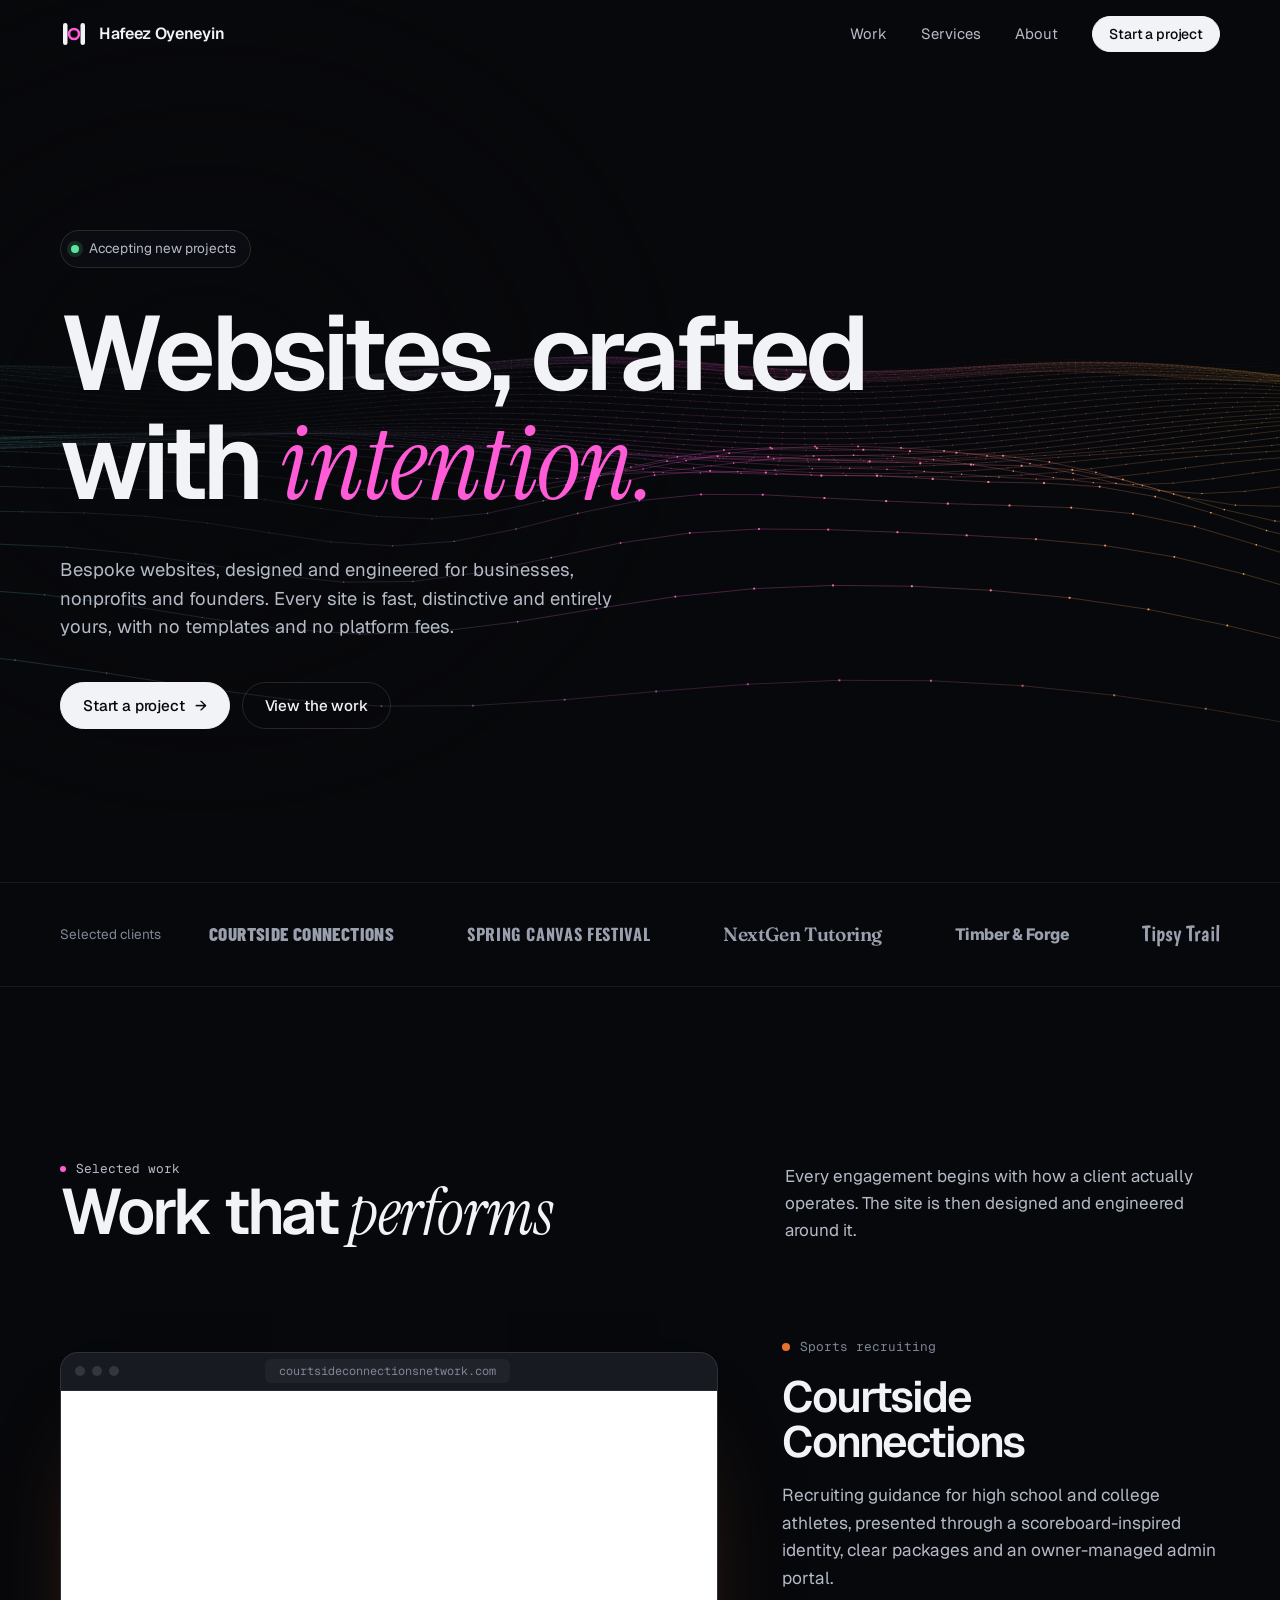
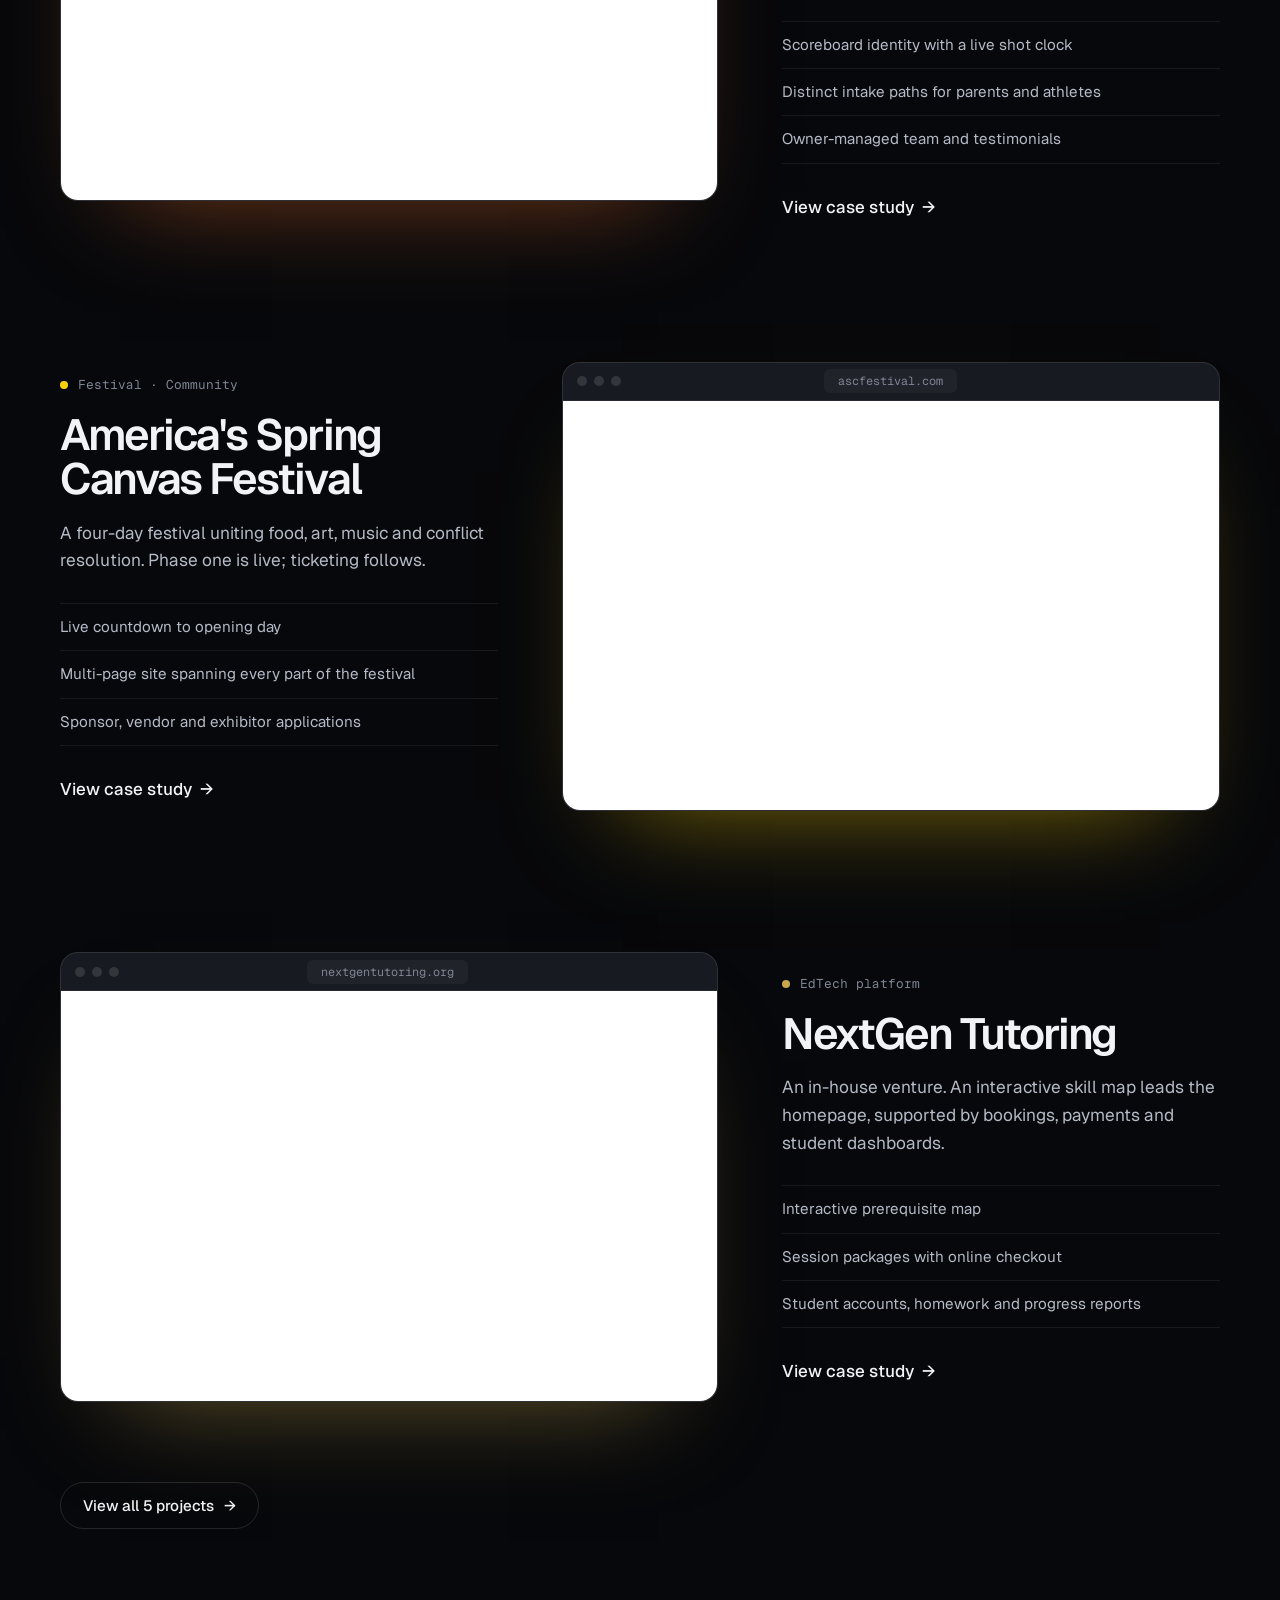
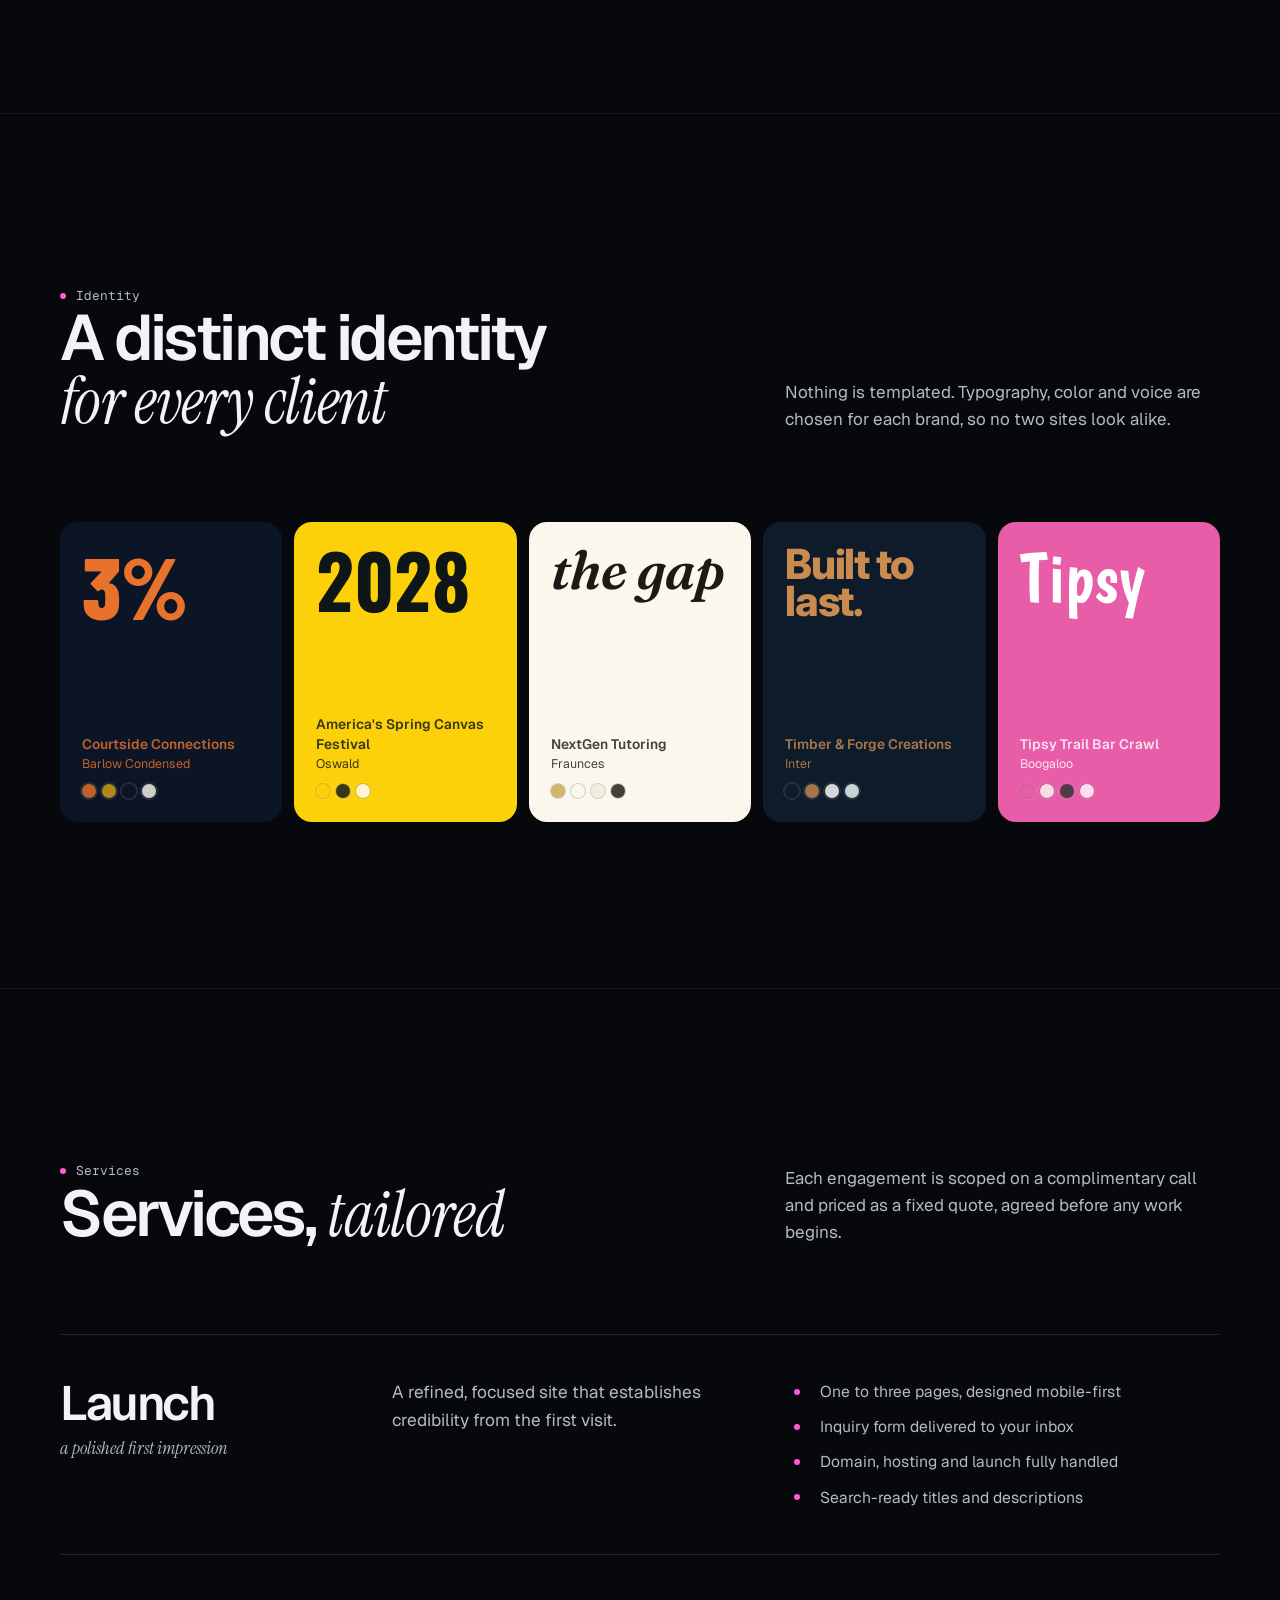
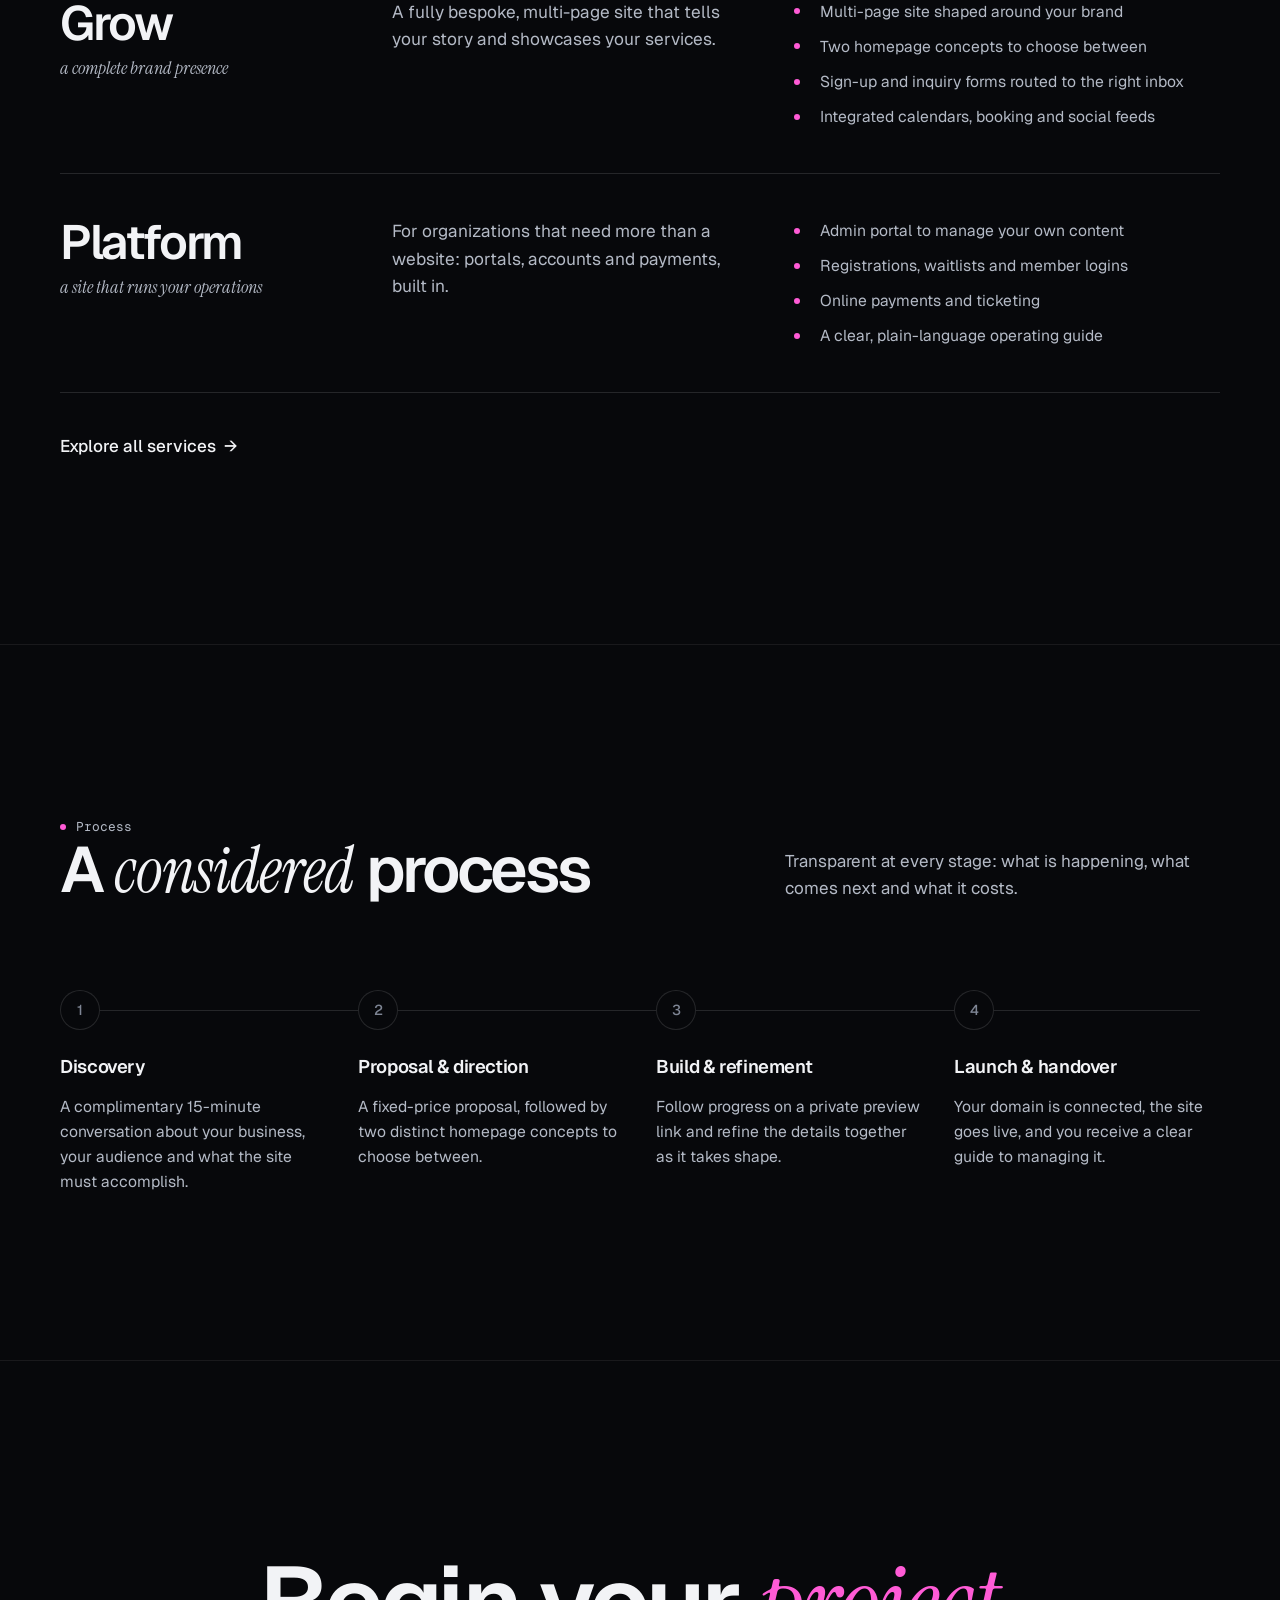
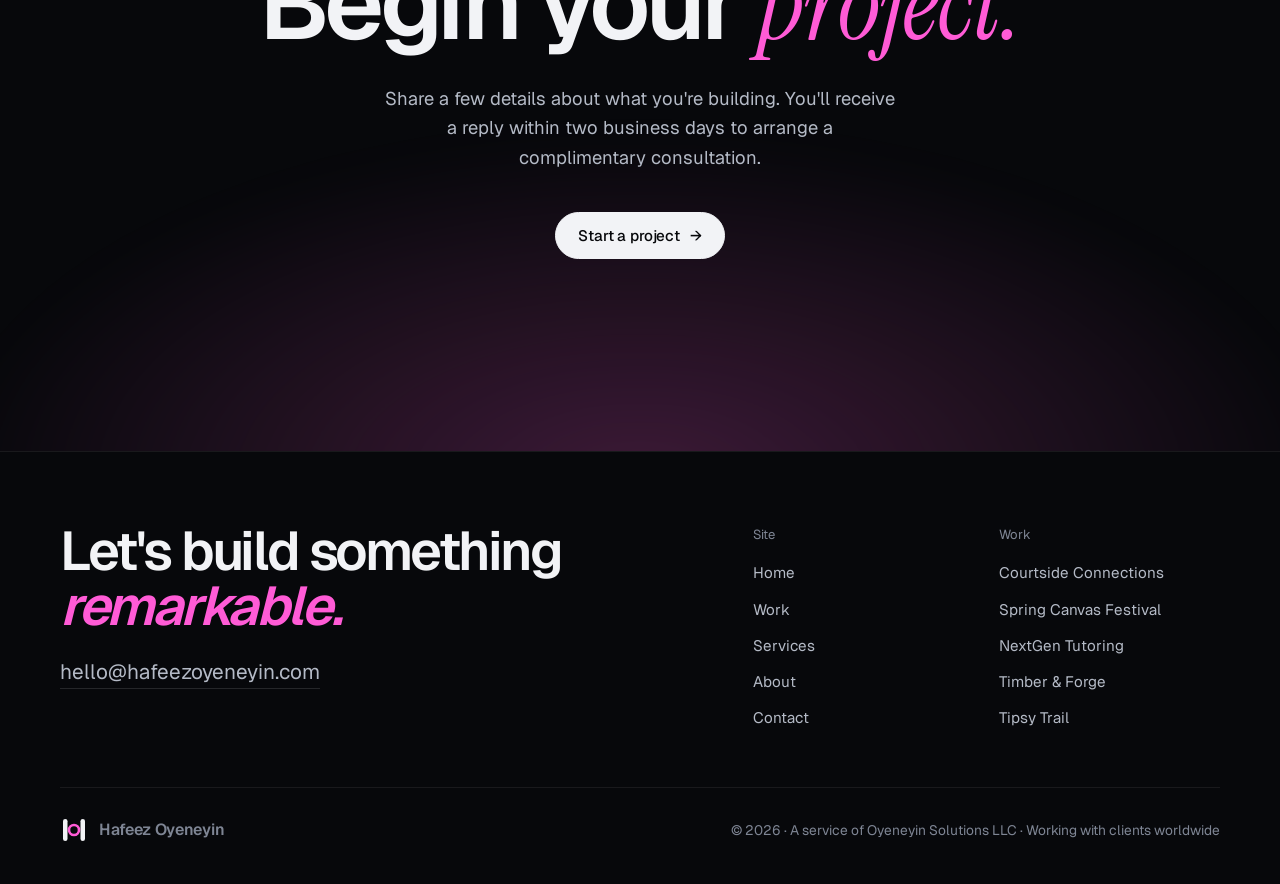
==== commit 614ea0a3: "Studio voice, no first person" ====
--- a/index.html
+++ b/index.html
@@ -60,7 +60,7 @@
         <span class="line"><span>Websites, crafted</span></span>
         <span class="line"><span>with <em>intention.</em></span></span>
       </h1>
-      <p class="lede">I design and engineer bespoke websites for businesses, nonprofits and founders. Every site is fast, distinctive and entirely yours, with no templates and no platform fees.</p>
+      <p class="lede">Bespoke websites, designed and engineered for businesses, nonprofits and founders. Every site is fast, distinctive and entirely yours, with no templates and no platform fees.</p>
       <div class="hero-actions">
         <a class="btn btn-primary" href="contact.html">Start a project <span class="arr" aria-hidden="true">→</span></a>
         <a class="btn" href="work.html">View the work</a>
@@ -141,7 +141,7 @@
   <div class="feature-copy">
     <p class="kind">EdTech platform</p>
     <h3><a href="work-nextgen-tutoring.html">NextGen Tutoring</a></h3>
-    <p>My own tutoring company. An interactive skill map leads the homepage, supported by bookings, payments and student dashboards.</p>
+    <p>An in-house venture. An interactive skill map leads the homepage, supported by bookings, payments and student dashboards.</p>
     <ul class="built"><li>Interactive prerequisite map</li><li>Session packages with online checkout</li><li>Student accounts, homework and progress reports</li></ul>
     <a class="link-arrow" href="work-nextgen-tutoring.html">View case study <span aria-hidden="true">→</span></a>
   </div>
